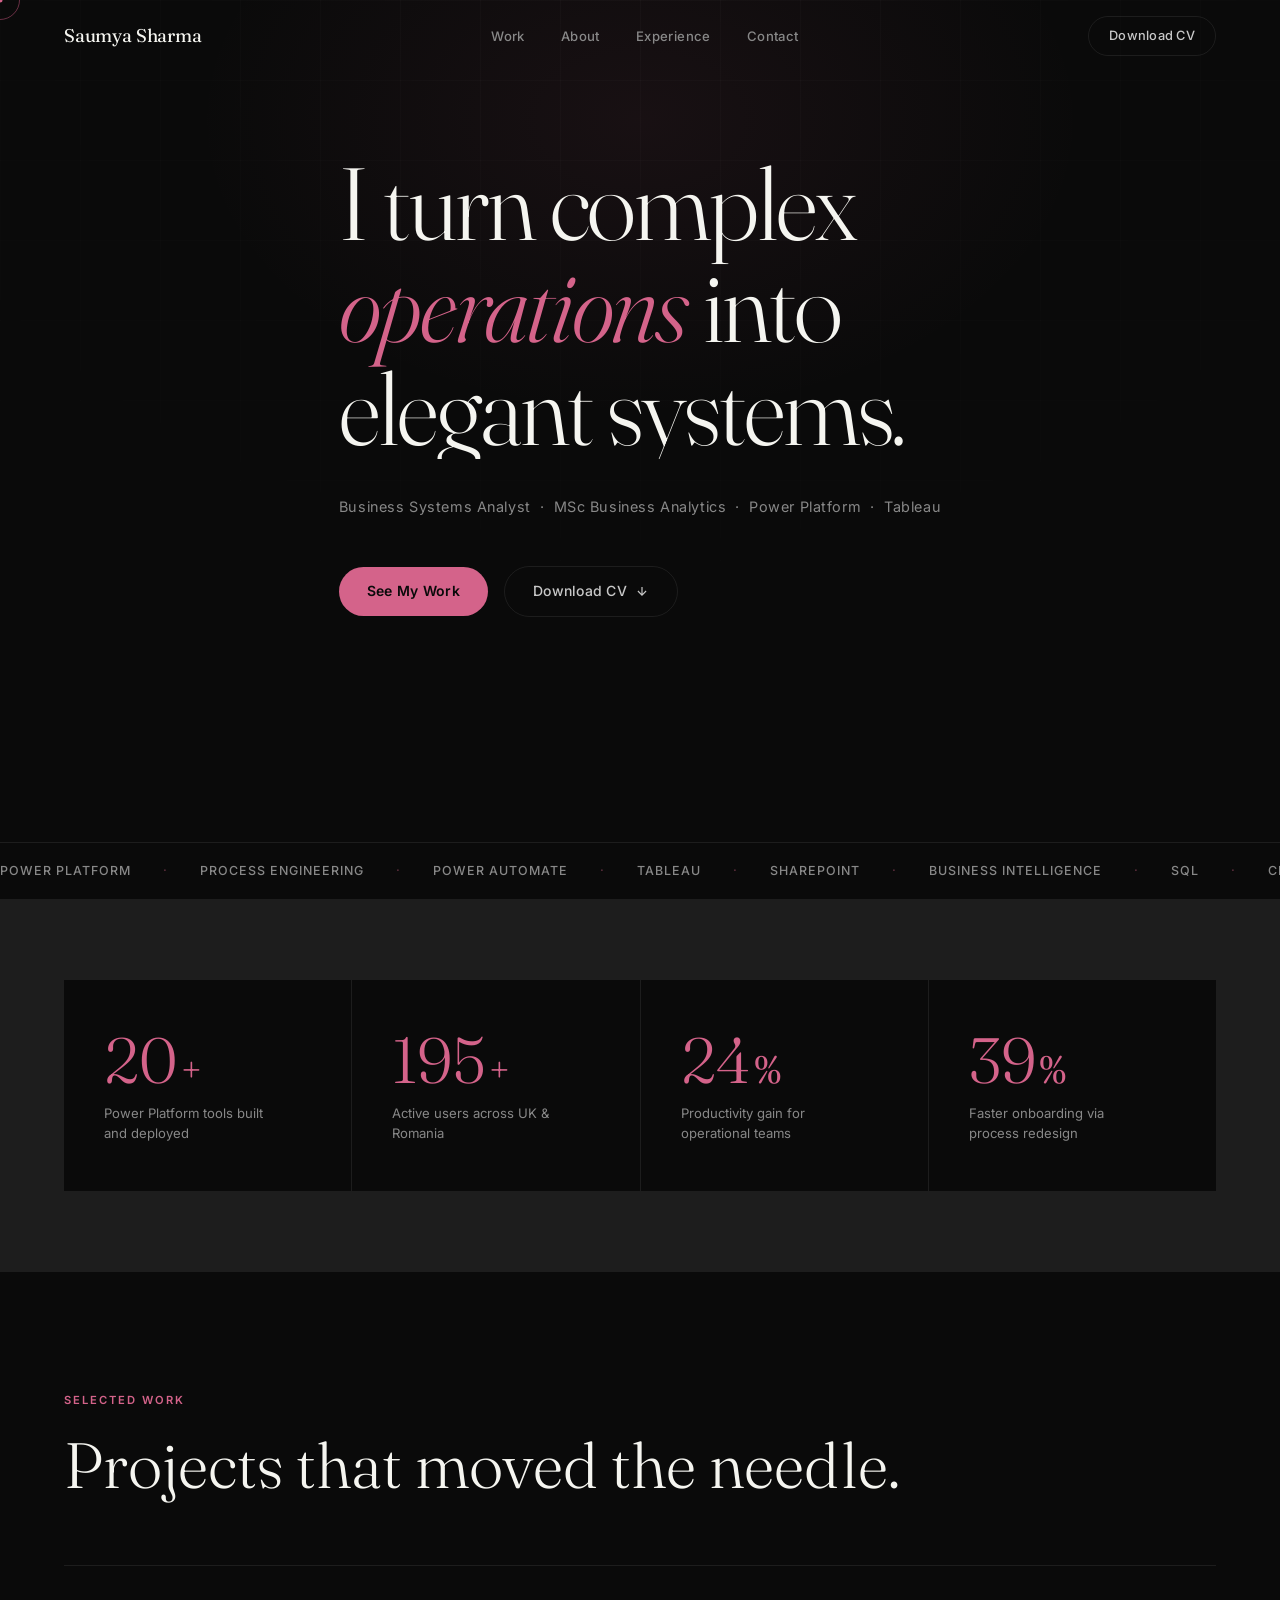
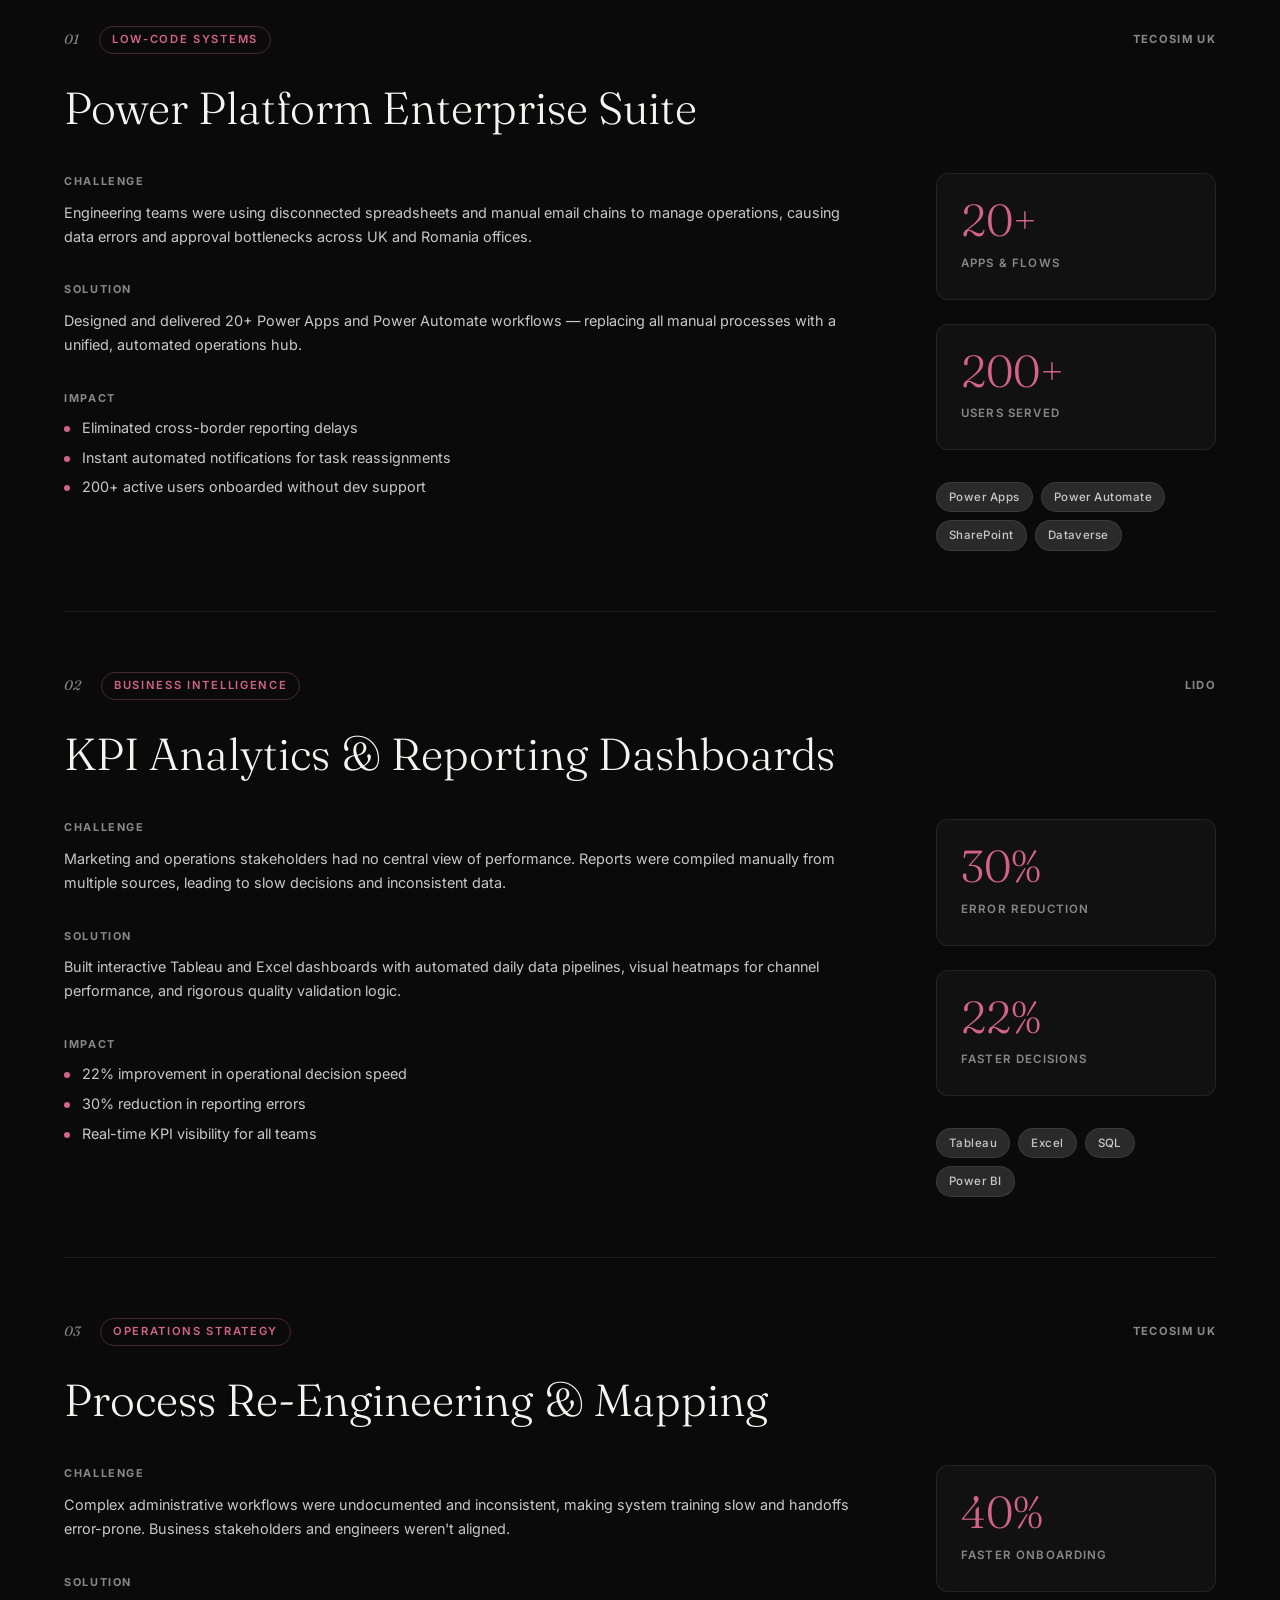
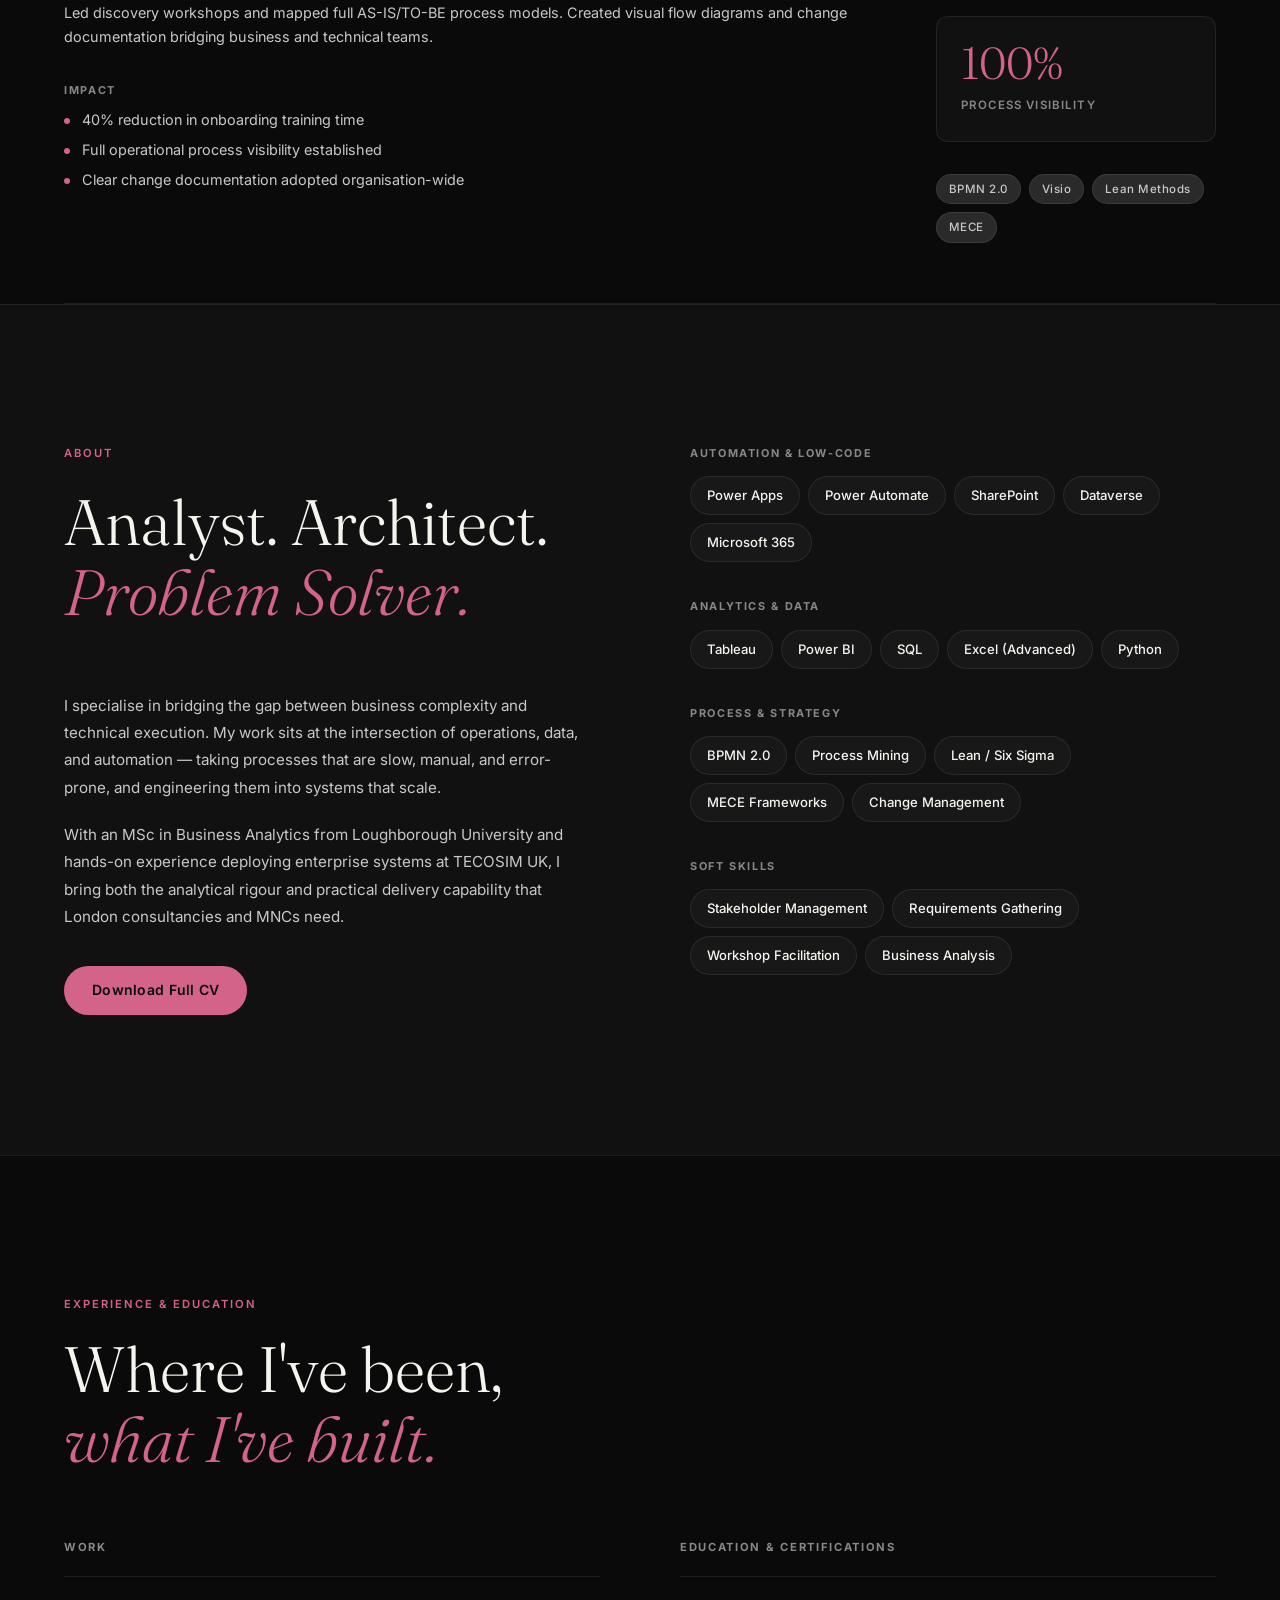
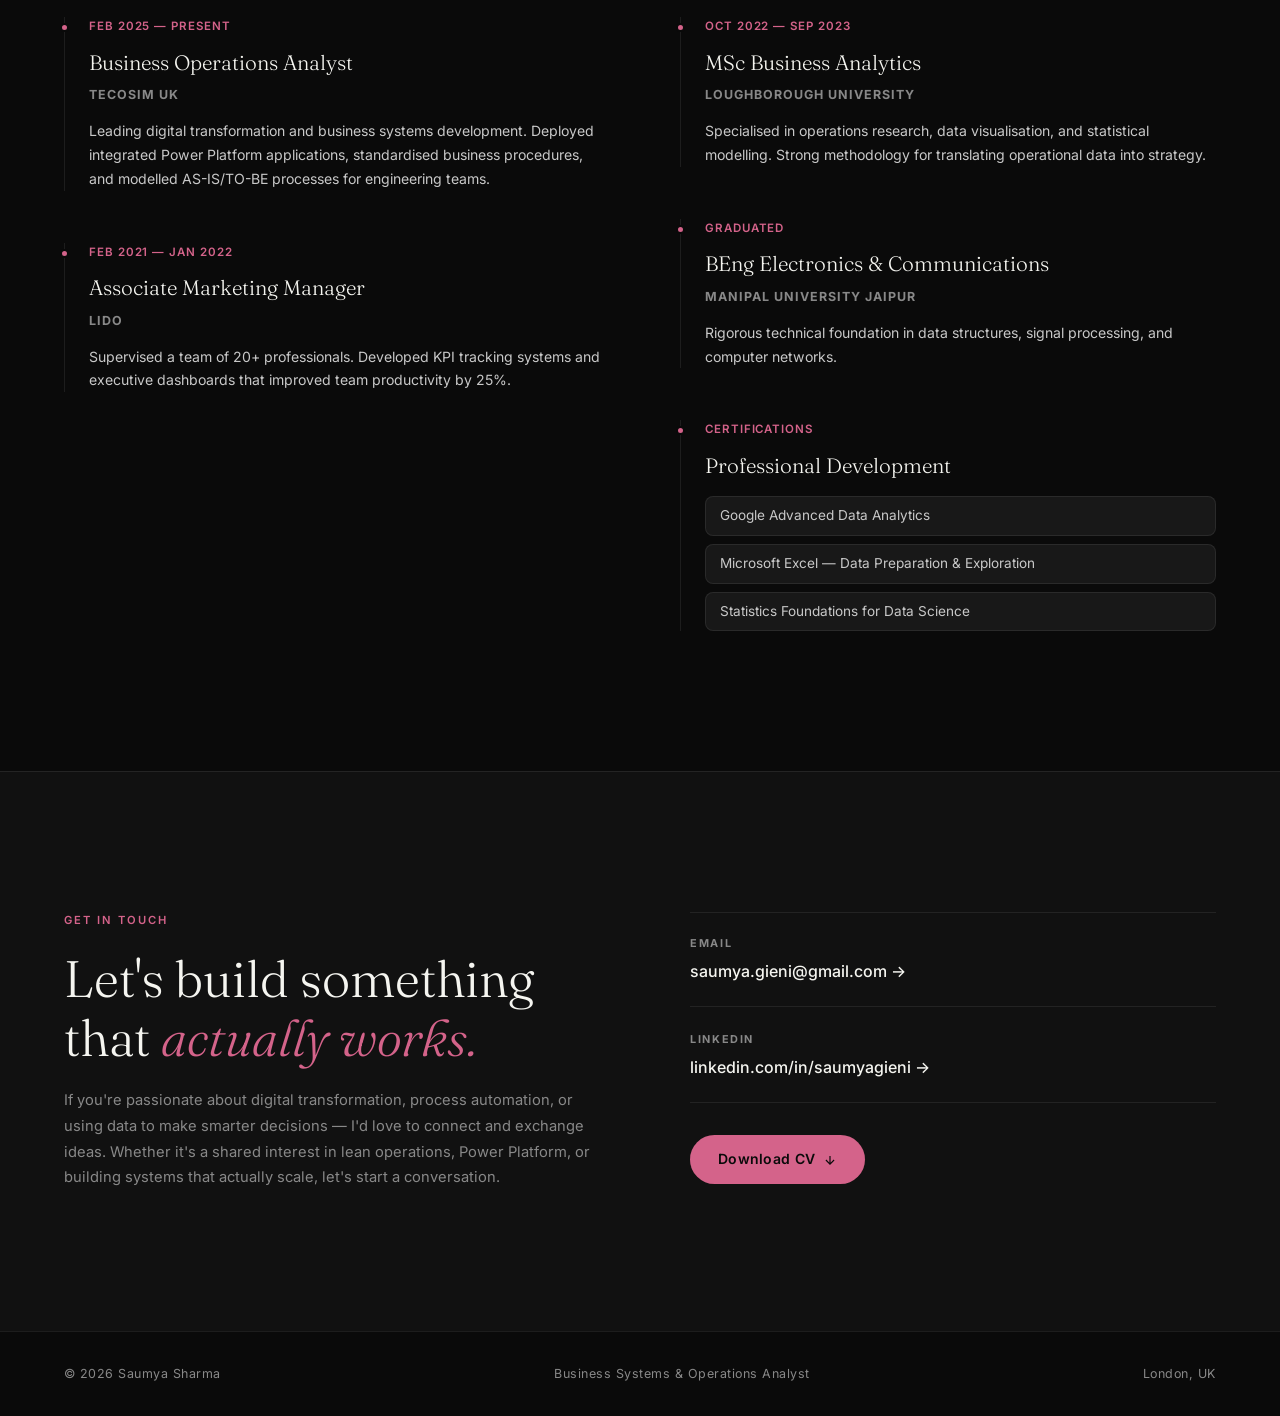
==== index.html @ b1fd5e78 "Portfolio - Somaya Sharma" ====
<!DOCTYPE html>
<html lang="en">
<head>
    <meta charset="UTF-8">
    <meta name="viewport" content="width=device-width, initial-scale=1.0">
    <title>Saumya Sharma — Business Systems & Automation Analyst</title>
    <meta name="description" content="Portfolio of Saumya Sharma — Business Operations Analyst specialising in Power Platform automation, process engineering, and data-driven decision making.">

    <!-- Fonts -->
    <link rel="preconnect" href="https://fonts.googleapis.com">
    <link rel="preconnect" href="https://fonts.gstatic.com" crossorigin>
    <link href="https://fonts.googleapis.com/css2?family=Inter:wght@300;400;500;600;700&family=Fraunces:ital,opsz,wght@0,9..144,300;0,9..144,400;1,9..144,300;1,9..144,400&display=swap" rel="stylesheet">

    <link rel="stylesheet" href="index.css">
</head>
<body>

    <!-- ─── CURSOR ─────────────────────────────────────── -->
    <div class="cursor" id="cursor"></div>
    <div class="cursor-dot" id="cursor-dot"></div>

    <!-- ─── HEADER ─────────────────────────────────────── -->
    <header id="header">
        <div class="header-inner">
            <a href="#" class="wordmark">Saumya Sharma</a>
            <nav>
                <a href="#work">Work</a>
                <a href="#about">About</a>
                <a href="#experience">Experience</a>
                <a href="#contact">Contact</a>
            </nav>
            <a href="Profile-2.pdf" download="Saumya_Sharma_CV.pdf" class="btn-outline" id="header-cv-btn">Download CV</a>
        </div>
    </header>

    <!-- ─── HERO ───────────────────────────────────────── -->
    <section id="hero">
        <div class="hero-inner">
            <h1 class="hero-title">
                <span class="line">I turn complex</span>
                <span class="line accent-line"><em>operations</em> into</span>
                <span class="line">elegant systems.</span>
            </h1>

            <p class="hero-sub">
                Business Systems Analyst &nbsp;·&nbsp; MSc Business Analytics &nbsp;·&nbsp; Power Platform &nbsp;·&nbsp; Tableau
            </p>

            <div class="hero-actions">
                <a href="#work" class="btn-primary" id="hero-work-btn">See My Work</a>
                <a href="Profile-2.pdf" download="Saumya_Sharma_CV.pdf" class="btn-ghost" id="hero-cv-btn">
                    Download CV
                    <svg width="14" height="14" viewBox="0 0 24 24" fill="none" stroke="currentColor" stroke-width="2"><path d="M12 5v14M19 12l-7 7-7-7"/></svg>
                </a>
            </div>
        </div>

        <!-- Scrolling marquee strip -->
        <div class="marquee-strip">
            <div class="marquee-track">
                <span>Power Platform</span><span class="sep">·</span>
                <span>Process Engineering</span><span class="sep">·</span>
                <span>Power Automate</span><span class="sep">·</span>
                <span>Tableau</span><span class="sep">·</span>
                <span>SharePoint</span><span class="sep">·</span>
                <span>Business Intelligence</span><span class="sep">·</span>
                <span>SQL</span><span class="sep">·</span>
                <span>Change Management</span><span class="sep">·</span>
                <span>Power Apps</span><span class="sep">·</span>
                <span>Operations Strategy</span><span class="sep">·</span>
                <!-- duplicate for seamless loop -->
                <span>Power Platform</span><span class="sep">·</span>
                <span>Process Engineering</span><span class="sep">·</span>
                <span>Power Automate</span><span class="sep">·</span>
                <span>Tableau</span><span class="sep">·</span>
                <span>SharePoint</span><span class="sep">·</span>
                <span>Business Intelligence</span><span class="sep">·</span>
                <span>SQL</span><span class="sep">·</span>
                <span>Change Management</span><span class="sep">·</span>
                <span>Power Apps</span><span class="sep">·</span>
                <span>Operations Strategy</span><span class="sep">·</span>
            </div>
        </div>
    </section>

    <!-- ─── IMPACT NUMBERS ─────────────────────────────── -->
    <section id="impact">
        <div class="impact-grid">
            <div class="impact-item reveal">
                <div class="impact-top"><span class="impact-num" data-target="20">0</span><span class="impact-unit">+</span></div>
                <p>Power Platform tools built and deployed</p>
            </div>
            <div class="impact-item reveal">
                <div class="impact-top"><span class="impact-num" data-target="200">0</span><span class="impact-unit">+</span></div>
                <p>Active users across UK &amp; Romania</p>
            </div>
            <div class="impact-item reveal">
                <div class="impact-top"><span class="impact-num" data-target="25">0</span><span class="impact-unit">%</span></div>
                <p>Productivity gain for operational teams</p>
            </div>
            <div class="impact-item reveal">
                <div class="impact-top"><span class="impact-num" data-target="40">0</span><span class="impact-unit">%</span></div>
                <p>Faster onboarding via process redesign</p>
            </div>
        </div>
    </section>

    <!-- ─── WORK / CASE STUDIES ────────────────────────── -->
    <section id="work">
        <div class="section-wrap">
            <div class="section-label reveal">Selected Work</div>
            <h2 class="section-heading reveal">Projects that moved the needle.</h2>

            <!-- Case Study 01 -->
            <article class="case-study reveal">
                <div class="cs-meta">
                    <span class="cs-num">01</span>
                    <span class="cs-tag">Low-Code Systems</span>
                    <span class="cs-company">TECOSIM UK</span>
                </div>
                <div class="cs-body">
                    <h3 class="cs-title">Power Platform Enterprise Suite</h3>
                    <div class="cs-columns">
                        <div class="cs-col">
                            <div class="cs-block">
                                <div class="cs-block-label">Challenge</div>
                                <p>Engineering teams were using disconnected spreadsheets and manual email chains to manage operations, causing data errors and approval bottlenecks across UK and Romania offices.</p>
                            </div>
                            <div class="cs-block">
                                <div class="cs-block-label">Solution</div>
                                <p>Designed and delivered 20+ Power Apps and Power Automate workflows — replacing all manual processes with a unified, automated operations hub.</p>
                            </div>
                            <div class="cs-block">
                                <div class="cs-block-label">Impact</div>
                                <ul class="impact-list">
                                    <li>Eliminated cross-border reporting delays</li>
                                    <li>Instant automated notifications for task reassignments</li>
                                    <li>200+ active users onboarded without dev support</li>
                                </ul>
                            </div>
                        </div>
                        <div class="cs-col cs-stats-col">
                            <div class="big-stat">
                                <span class="big-num">20+</span>
                                <span class="big-label">Apps &amp; Flows</span>
                            </div>
                            <div class="big-stat">
                                <span class="big-num">200+</span>
                                <span class="big-label">Users Served</span>
                            </div>
                            <div class="tech-tags">
                                <span>Power Apps</span>
                                <span>Power Automate</span>
                                <span>SharePoint</span>
                                <span>Dataverse</span>
                            </div>
                        </div>
                    </div>
                </div>
            </article>

            <!-- Case Study 02 -->
            <article class="case-study reveal">
                <div class="cs-meta">
                    <span class="cs-num">02</span>
                    <span class="cs-tag">Business Intelligence</span>
                    <span class="cs-company">LIDO</span>
                </div>
                <div class="cs-body">
                    <h3 class="cs-title">KPI Analytics &amp; Reporting Dashboards</h3>
                    <div class="cs-columns">
                        <div class="cs-col">
                            <div class="cs-block">
                                <div class="cs-block-label">Challenge</div>
                                <p>Marketing and operations stakeholders had no central view of performance. Reports were compiled manually from multiple sources, leading to slow decisions and inconsistent data.</p>
                            </div>
                            <div class="cs-block">
                                <div class="cs-block-label">Solution</div>
                                <p>Built interactive Tableau and Excel dashboards with automated daily data pipelines, visual heatmaps for channel performance, and rigorous quality validation logic.</p>
                            </div>
                            <div class="cs-block">
                                <div class="cs-block-label">Impact</div>
                                <ul class="impact-list">
                                    <li>22% improvement in operational decision speed</li>
                                    <li>30% reduction in reporting errors</li>
                                    <li>Real-time KPI visibility for all teams</li>
                                </ul>
                            </div>
                        </div>
                        <div class="cs-col cs-stats-col">
                            <div class="big-stat">
                                <span class="big-num">30%</span>
                                <span class="big-label">Error Reduction</span>
                            </div>
                            <div class="big-stat">
                                <span class="big-num">22%</span>
                                <span class="big-label">Faster Decisions</span>
                            </div>
                            <div class="tech-tags">
                                <span>Tableau</span>
                                <span>Excel</span>
                                <span>SQL</span>
                                <span>Power BI</span>
                            </div>
                        </div>
                    </div>
                </div>
            </article>

            <!-- Case Study 03 -->
            <article class="case-study reveal">
                <div class="cs-meta">
                    <span class="cs-num">03</span>
                    <span class="cs-tag">Operations Strategy</span>
                    <span class="cs-company">TECOSIM UK</span>
                </div>
                <div class="cs-body">
                    <h3 class="cs-title">Process Re-Engineering &amp; Mapping</h3>
                    <div class="cs-columns">
                        <div class="cs-col">
                            <div class="cs-block">
                                <div class="cs-block-label">Challenge</div>
                                <p>Complex administrative workflows were undocumented and inconsistent, making system training slow and handoffs error-prone. Business stakeholders and engineers weren't aligned.</p>
                            </div>
                            <div class="cs-block">
                                <div class="cs-block-label">Solution</div>
                                <p>Led discovery workshops and mapped full AS-IS/TO-BE process models. Created visual flow diagrams and change documentation bridging business and technical teams.</p>
                            </div>
                            <div class="cs-block">
                                <div class="cs-block-label">Impact</div>
                                <ul class="impact-list">
                                    <li>40% reduction in onboarding training time</li>
                                    <li>Full operational process visibility established</li>
                                    <li>Clear change documentation adopted organisation-wide</li>
                                </ul>
                            </div>
                        </div>
                        <div class="cs-col cs-stats-col">
                            <div class="big-stat">
                                <span class="big-num">40%</span>
                                <span class="big-label">Faster Onboarding</span>
                            </div>
                            <div class="big-stat">
                                <span class="big-num">100%</span>
                                <span class="big-label">Process Visibility</span>
                            </div>
                            <div class="tech-tags">
                                <span>BPMN 2.0</span>
                                <span>Visio</span>
                                <span>Lean Methods</span>
                                <span>MECE</span>
                            </div>
                        </div>
                    </div>
                </div>
            </article>
        </div>
    </section>

    <!-- ─── ABOUT ───────────────────────────────────────── -->
    <section id="about">
        <div class="section-wrap about-grid">
            <div class="about-left reveal">
                <div class="section-label">About</div>
                <h2 class="section-heading">Analyst. Architect.<br><em>Problem Solver.</em></h2>
                <p class="about-body">I specialise in bridging the gap between business complexity and technical execution. My work sits at the intersection of operations, data, and automation — taking processes that are slow, manual, and error-prone, and engineering them into systems that scale.</p>
                <p class="about-body">With an MSc in Business Analytics from Loughborough University and hands-on experience deploying enterprise systems at TECOSIM UK, I bring both the analytical rigour and practical delivery capability that London consultancies and MNCs need.</p>
                <a href="Profile-2.pdf" download="Saumya_Sharma_CV.pdf" class="btn-primary" id="about-cv-btn">
                    Download Full CV
                </a>
            </div>
            <div class="about-right reveal">
                <div class="skills-section">
                    <div class="skill-group">
                        <div class="skill-group-label">Automation &amp; Low-Code</div>
                        <div class="skill-tags">
                            <span>Power Apps</span>
                            <span>Power Automate</span>
                            <span>SharePoint</span>
                            <span>Dataverse</span>
                            <span>Microsoft 365</span>
                        </div>
                    </div>
                    <div class="skill-group">
                        <div class="skill-group-label">Analytics &amp; Data</div>
                        <div class="skill-tags">
                            <span>Tableau</span>
                            <span>Power BI</span>
                            <span>SQL</span>
                            <span>Excel (Advanced)</span>
                            <span>Python</span>
                        </div>
                    </div>
                    <div class="skill-group">
                        <div class="skill-group-label">Process &amp; Strategy</div>
                        <div class="skill-tags">
                            <span>BPMN 2.0</span>
                            <span>Process Mining</span>
                            <span>Lean / Six Sigma</span>
                            <span>MECE Frameworks</span>
                            <span>Change Management</span>
                        </div>
                    </div>
                    <div class="skill-group">
                        <div class="skill-group-label">Soft Skills</div>
                        <div class="skill-tags">
                            <span>Stakeholder Management</span>
                            <span>Requirements Gathering</span>
                            <span>Workshop Facilitation</span>
                            <span>Business Analysis</span>
                        </div>
                    </div>
                </div>
            </div>
        </div>
    </section>

    <!-- ─── EXPERIENCE ─────────────────────────────────── -->
    <section id="experience">
        <div class="section-wrap">
            <div class="section-label reveal">Experience &amp; Education</div>
            <h2 class="section-heading reveal">Where I've been,<br><em>what I've built.</em></h2>

            <div class="timeline-grid">
                <!-- Left: Work -->
                <div class="timeline-col">
                    <div class="tl-col-label">Work</div>
                    <div class="timeline">
                        <div class="tl-item reveal">
                            <div class="tl-period">Feb 2025 — Present</div>
                            <h3 class="tl-role">Business Operations Analyst</h3>
                            <div class="tl-org">TECOSIM UK</div>
                            <p class="tl-desc">Leading digital transformation and business systems development. Deployed integrated Power Platform applications, standardised business procedures, and modelled AS-IS/TO-BE processes for engineering teams.</p>
                        </div>
                        <div class="tl-item reveal">
                            <div class="tl-period">Feb 2021 — Jan 2022</div>
                            <h3 class="tl-role">Associate Marketing Manager</h3>
                            <div class="tl-org">LIDO</div>
                            <p class="tl-desc">Supervised a team of 20+ professionals. Developed KPI tracking systems and executive dashboards that improved team productivity by 25%.</p>
                        </div>
                    </div>
                </div>

                <!-- Right: Education -->
                <div class="timeline-col">
                    <div class="tl-col-label">Education &amp; Certifications</div>
                    <div class="timeline">
                        <div class="tl-item reveal">
                            <div class="tl-period">Oct 2022 — Sep 2023</div>
                            <h3 class="tl-role">MSc Business Analytics</h3>
                            <div class="tl-org">Loughborough University</div>
                            <p class="tl-desc">Specialised in operations research, data visualisation, and statistical modelling. Strong methodology for translating operational data into strategy.</p>
                        </div>
                        <div class="tl-item reveal">
                            <div class="tl-period">Graduated</div>
                            <h3 class="tl-role">BEng Electronics &amp; Communications</h3>
                            <div class="tl-org">Manipal University Jaipur</div>
                            <p class="tl-desc">Rigorous technical foundation in data structures, signal processing, and computer networks.</p>
                        </div>
                        <div class="tl-item reveal">
                            <div class="tl-period">Certifications</div>
                            <h3 class="tl-role">Professional Development</h3>
                            <div class="tl-org"></div>
                            <ul class="cert-pills">
                                <li>Google Advanced Data Analytics</li>
                                <li>Microsoft Excel — Data Preparation &amp; Exploration</li>
                                <li>Statistics Foundations for Data Science</li>
                            </ul>
                        </div>
                    </div>
                </div>
            </div>
        </div>
    </section>

    <!-- ─── CONTACT ─────────────────────────────────────── -->
    <section id="contact">
        <div class="section-wrap contact-wrap">
            <div class="contact-left reveal">
                <div class="section-label">Get in Touch</div>
                <h2 class="contact-heading">Let's build something that <em>actually works.</em></h2>
                <p class="contact-sub">If you're passionate about digital transformation, process automation, or using data to make smarter decisions — I'd love to connect and exchange ideas. Whether it's a shared interest in lean operations, Power Platform, or building systems that actually scale, let's start a conversation.</p>
            </div>
            <div class="contact-right reveal">
                <div class="contact-links">
                    <a href="mailto:saumya.gieni@gmail.com" class="contact-link" id="contact-email">
                        <div class="contact-link-label">Email</div>
                        <div class="contact-link-value">saumya.gieni@gmail.com →</div>
                    </a>
                    <a href="https://www.linkedin.com/in/saumyagieni" target="_blank" rel="noopener" class="contact-link" id="contact-linkedin">
                        <div class="contact-link-label">LinkedIn</div>
                        <div class="contact-link-value">linkedin.com/in/saumyagieni →</div>
                    </a>
                </div>
                <a href="Profile-2.pdf" download="Saumya_Sharma_CV.pdf" class="btn-primary contact-dl-btn" id="contact-cv-btn">
                    Download CV
                    <svg width="14" height="14" viewBox="0 0 24 24" fill="none" stroke="currentColor" stroke-width="2"><path d="M12 5v14M19 12l-7 7-7-7"/></svg>
                </a>
            </div>
        </div>
    </section>

    <!-- ─── FOOTER ─────────────────────────────────────── -->
    <footer>
        <div class="footer-inner">
            <span>© 2026 Saumya Sharma</span>
            <span>Business Systems &amp; Operations Analyst</span>
            <span>London, UK</span>
        </div>
    </footer>

    <script src="index.js"></script>
</body>
</html>
---- index.css ----
/* ============================================================
   SAUMYA SHARMA PORTFOLIO — CSS
   World-class modern design system
   ============================================================ */

/* ─── VARIABLES ─────────────────────────────────────────── */
:root {
    --black:      #0A0A0A;
    --off-black:  #111111;
    --dark:       #181818;
    --mid:        #2A2A2A;
    --border:     rgba(255,255,255,0.08);
    --muted:      #888888;
    --light:      #C8C8C8;
    --white:      #F5F5F0;
    --accent:     #D4638A;     /* bold rose-pink */
    --accent-dim: rgba(212,99,138,0.15);

    --font-sans:  'Inter', system-ui, -apple-system, sans-serif;
    --font-serif: 'Fraunces', Georgia, serif;

    --max-w: 1280px;
    --side-pad: clamp(24px, 5vw, 80px);
    --header-h: 72px;

    --ease-out-expo: cubic-bezier(0.16, 1, 0.3, 1);
    --ease-in-out:   cubic-bezier(0.65, 0, 0.35, 1);
}

/* ─── RESET ─────────────────────────────────────────────── */
*, *::before, *::after {
    box-sizing: border-box;
    margin: 0;
    padding: 0;
}

html {
    font-size: 16px;
    scroll-behavior: smooth;
    background: var(--black);
    color: var(--white);
    -webkit-font-smoothing: antialiased;
}

body {
    font-family: var(--font-sans);
    line-height: 1.6;
    overflow-x: hidden;
    background: var(--black);
}

a {
    color: inherit;
    text-decoration: none;
}

ul { list-style: none; }

img { display: block; max-width: 100%; }

/* ─── CURSOR ─────────────────────────────────────────────── */
.cursor {
    position: fixed;
    top: 0; left: 0;
    width: 40px; height: 40px;
    border: 1px solid rgba(212,99,138,0.5);
    border-radius: 50%;
    pointer-events: none;
    z-index: 9999;
    transition: transform 0.15s var(--ease-out-expo),
                width 0.3s var(--ease-out-expo),
                height 0.3s var(--ease-out-expo),
                opacity 0.3s;
    transform: translate(-50%, -50%);
    mix-blend-mode: difference;
}

.cursor-dot {
    position: fixed;
    top: 0; left: 0;
    width: 5px; height: 5px;
    background: var(--accent);
    border-radius: 50%;
    pointer-events: none;
    z-index: 10000;
    transform: translate(-50%, -50%);
    transition: transform 0.05s;
}

body.cursor-hover .cursor {
    width: 70px; height: 70px;
    border-color: var(--accent);
}

/* ─── UTILITIES ─────────────────────────────────────────── */
.section-wrap {
    max-width: var(--max-w);
    margin: 0 auto;
    padding: 0 var(--side-pad);
}

.section-label {
    font-size: 0.7rem;
    font-weight: 600;
    letter-spacing: 0.18em;
    text-transform: uppercase;
    color: var(--accent);
    margin-bottom: 20px;
}

.section-heading {
    font-family: var(--font-serif);
    font-size: clamp(2.4rem, 5vw, 4rem);
    font-weight: 300;
    line-height: 1.1;
    color: var(--white);
    margin-bottom: 64px;
}

.section-heading em {
    font-style: italic;
    color: var(--accent);
}

/* ─── REVEAL ANIMATIONS ─────────────────────────────────── */
.reveal {
    opacity: 0;
    transform: translateY(32px);
    transition: opacity 0.8s var(--ease-out-expo),
                transform 0.8s var(--ease-out-expo);
}

.reveal.visible {
    opacity: 1;
    transform: translateY(0);
}

/* ─── BUTTONS ────────────────────────────────────────────── */
.btn-primary {
    display: inline-flex;
    align-items: center;
    gap: 8px;
    background: var(--accent);
    color: var(--black);
    font-size: 0.875rem;
    font-weight: 600;
    padding: 13px 28px;
    border-radius: 100px;
    letter-spacing: 0.02em;
    transition: transform 0.25s var(--ease-out-expo),
                box-shadow 0.25s var(--ease-out-expo);
    cursor: pointer;
}

.btn-primary:hover {
    transform: translateY(-2px);
    box-shadow: 0 12px 30px rgba(212,99,138,0.25);
}

.btn-ghost {
    display: inline-flex;
    align-items: center;
    gap: 8px;
    border: 1px solid var(--border);
    color: var(--light);
    font-size: 0.875rem;
    font-weight: 500;
    padding: 13px 28px;
    border-radius: 100px;
    letter-spacing: 0.02em;
    transition: border-color 0.25s, background 0.25s, transform 0.25s var(--ease-out-expo);
    cursor: pointer;
}

.btn-ghost:hover {
    border-color: rgba(255,255,255,0.3);
    background: rgba(255,255,255,0.04);
    transform: translateY(-2px);
}

.btn-outline {
    display: inline-flex;
    align-items: center;
    gap: 8px;
    border: 1px solid var(--border);
    color: var(--light);
    font-size: 0.8rem;
    font-weight: 500;
    padding: 9px 20px;
    border-radius: 100px;
    letter-spacing: 0.02em;
    transition: border-color 0.25s, color 0.25s;
    cursor: pointer;
}

.btn-outline:hover {
    border-color: var(--accent);
    color: var(--accent);
}

/* ─── HEADER ─────────────────────────────────────────────── */
#header {
    position: fixed;
    top: 0; left: 0; right: 0;
    height: var(--header-h);
    z-index: 100;
    transition: background 0.4s, border-color 0.4s;
}

#header.scrolled {
    background: rgba(10,10,10,0.88);
    backdrop-filter: blur(20px);
    -webkit-backdrop-filter: blur(20px);
    border-bottom: 1px solid var(--border);
}

.header-inner {
    max-width: var(--max-w);
    height: 100%;
    margin: 0 auto;
    padding: 0 var(--side-pad);
    display: flex;
    align-items: center;
    justify-content: space-between;
    gap: 40px;
}

.wordmark {
    font-family: var(--font-serif);
    font-size: 1.15rem;
    font-weight: 400;
    color: var(--white);
    letter-spacing: -0.01em;
    white-space: nowrap;
    transition: color 0.2s;
}

.wordmark:hover { color: var(--accent); }

#header nav {
    display: flex;
    align-items: center;
    gap: 36px;
}

#header nav a {
    font-size: 0.82rem;
    font-weight: 500;
    color: var(--muted);
    letter-spacing: 0.03em;
    transition: color 0.2s;
}

#header nav a:hover {
    color: var(--white);
}

/* ─── HERO ───────────────────────────────────────────────── */
#hero {
    min-height: 100vh;
    display: flex;
    flex-direction: column;
    justify-content: center;
    padding-top: var(--header-h);
    position: relative;
    overflow: hidden;
}

/* Subtle grid texture */
#hero::before {
    content: '';
    position: absolute;
    inset: 0;
    background-image:
        linear-gradient(rgba(255,255,255,0.025) 1px, transparent 1px),
        linear-gradient(90deg, rgba(255,255,255,0.025) 1px, transparent 1px);
    background-size: 80px 80px;
    mask-image: radial-gradient(ellipse 80% 80% at 50% 0%, black 0%, transparent 100%);
    pointer-events: none;
}

/* Green glow */
#hero::after {
    content: '';
    position: absolute;
    top: -20%;
    left: 50%;
    transform: translateX(-50%);
    width: 900px;
    height: 600px;
    background: radial-gradient(ellipse at center, rgba(212,99,138,0.07) 0%, transparent 70%);
    pointer-events: none;
}

.hero-inner {
    max-width: var(--max-w);
    margin: 0 auto;
    padding: 0 var(--side-pad);
    padding-top: 80px;
    padding-bottom: 40px;
    position: relative;
    z-index: 1;
}

.hero-eyebrow {
    display: inline-flex;
    align-items: center;
    gap: 10px;
    font-size: 0.78rem;
    font-weight: 500;
    color: var(--accent);
    letter-spacing: 0.08em;
    text-transform: uppercase;
    margin-bottom: 36px;
    border: 1px solid rgba(212,99,138,0.25);
    padding: 8px 18px;
    border-radius: 100px;
    background: rgba(212,99,138,0.05);
    animation: fadeSlideDown 0.8s 0.1s var(--ease-out-expo) both;
}

.dot-live {
    width: 7px; height: 7px;
    background: var(--accent);
    border-radius: 50%;
    animation: pulse-dot 2s infinite;
}

@keyframes pulse-dot {
    0%, 100% { opacity: 1; transform: scale(1); }
    50%       { opacity: 0.5; transform: scale(0.7); }
}

.hero-title {
    display: flex;
    flex-direction: column;
    font-family: var(--font-serif);
    font-size: clamp(3.5rem, 8vw, 7rem);
    font-weight: 300;
    line-height: 1.0;
    letter-spacing: -0.02em;
    color: var(--white);
    margin-bottom: 36px;
    overflow: hidden;
}

.hero-title .line {
    display: block;
    animation: slideUp 0.9s var(--ease-out-expo) both;
}

.hero-title .line:nth-child(1) { animation-delay: 0.2s; }
.hero-title .line:nth-child(2) { animation-delay: 0.3s; }
.hero-title .line:nth-child(3) { animation-delay: 0.4s; }

.hero-title .accent-line em {
    font-style: italic;
    color: var(--accent);
}

.hero-sub {
    font-size: 0.9rem;
    color: var(--muted);
    letter-spacing: 0.04em;
    margin-bottom: 48px;
    animation: fadeSlideDown 0.9s 0.5s var(--ease-out-expo) both;
}

.hero-actions {
    display: flex;
    gap: 16px;
    align-items: center;
    animation: fadeSlideDown 0.9s 0.6s var(--ease-out-expo) both;
}

/* Marquee */
.marquee-strip {
    border-top: 1px solid var(--border);
    border-bottom: 1px solid var(--border);
    overflow: hidden;
    padding: 18px 0;
    position: relative;
    z-index: 1;
    margin-top: auto;
}

.marquee-track {
    display: flex;
    gap: 32px;
    white-space: nowrap;
    animation: marquee 30s linear infinite;
    width: max-content;
}

.marquee-track span {
    font-size: 0.78rem;
    font-weight: 500;
    letter-spacing: 0.08em;
    text-transform: uppercase;
    color: var(--muted);
    flex-shrink: 0;
}

.marquee-track .sep {
    color: rgba(212,99,138,0.4);
}

@keyframes marquee {
    from { transform: translateX(0); }
    to   { transform: translateX(-50%); }
}

/* ─── IMPACT NUMBERS ─────────────────────────────────────── */
#impact {
    border-bottom: 1px solid var(--border);
}

.impact-grid {
    max-width: var(--max-w);
    margin: 0 auto;
    padding: 80px var(--side-pad);
    display: grid;
    grid-template-columns: repeat(4, 1fr);
    gap: 1px;
    background: var(--border);
}

.impact-item {
    background: var(--black);
    padding: 48px 40px;
    display: flex;
    flex-direction: column;
    gap: 12px;
    transition-delay: calc(var(--i, 0) * 0.08s);
}

.impact-item:nth-child(1) { --i: 0; }
.impact-item:nth-child(2) { --i: 1; }
.impact-item:nth-child(3) { --i: 2; }
.impact-item:nth-child(4) { --i: 3; }

.impact-top {
    display: flex;
    align-items: baseline;
    gap: 3px;
}

.impact-num {
    font-family: var(--font-serif);
    font-size: clamp(3rem, 5vw, 4.5rem);
    font-weight: 300;
    color: var(--accent);
    line-height: 1;
}

.impact-unit {
    font-family: var(--font-serif);
    font-size: clamp(2rem, 3vw, 3rem);
    color: var(--accent);
    line-height: 1;
}

.impact-item p {
    font-size: 0.82rem;
    color: var(--muted);
    line-height: 1.5;
    max-width: 180px;
}

/* ─── WORK / CASE STUDIES ────────────────────────────────── */
#work {
    padding: 120px 0 0;
}

#work .section-wrap {
    padding-bottom: 0;
}

.case-study {
    border-top: 1px solid var(--border);
    padding: 60px 0;
    transition-delay: calc(var(--i, 0) * 0.1s);
}

.case-study:last-child {
    border-bottom: 1px solid var(--border);
}

.case-study:nth-child(3) { --i: 0; }
.case-study:nth-child(4) { --i: 1; }
.case-study:nth-child(5) { --i: 2; }

.cs-meta {
    display: flex;
    align-items: center;
    gap: 20px;
    margin-bottom: 28px;
}

.cs-num {
    font-family: var(--font-serif);
    font-size: 0.85rem;
    color: var(--muted);
    font-style: italic;
}

.cs-tag {
    font-size: 0.7rem;
    font-weight: 600;
    letter-spacing: 0.15em;
    text-transform: uppercase;
    color: var(--accent);
    border: 1px solid rgba(212,99,138,0.3);
    padding: 4px 12px;
    border-radius: 100px;
}

.cs-company {
    font-size: 0.7rem;
    font-weight: 700;
    letter-spacing: 0.12em;
    text-transform: uppercase;
    color: var(--muted);
    margin-left: auto;
}

.cs-title {
    font-family: var(--font-serif);
    font-size: clamp(1.8rem, 3.5vw, 2.8rem);
    font-weight: 300;
    color: var(--white);
    margin-bottom: 40px;
    line-height: 1.15;
}

.cs-columns {
    display: grid;
    grid-template-columns: 1fr 280px;
    gap: 80px;
    align-items: start;
}

.cs-col {
    display: flex;
    flex-direction: column;
    gap: 32px;
}

.cs-block-label {
    font-size: 0.68rem;
    font-weight: 700;
    letter-spacing: 0.15em;
    text-transform: uppercase;
    color: var(--muted);
    margin-bottom: 10px;
}

.cs-block p {
    font-size: 0.9rem;
    color: var(--light);
    line-height: 1.7;
}

.impact-list {
    display: flex;
    flex-direction: column;
    gap: 8px;
}

.impact-list li {
    font-size: 0.9rem;
    color: var(--light);
    padding-left: 18px;
    position: relative;
    line-height: 1.5;
}

.impact-list li::before {
    content: '';
    position: absolute;
    left: 0;
    top: 9px;
    width: 6px;
    height: 6px;
    border-radius: 50%;
    background: var(--accent);
}

/* Stats side column */
.cs-stats-col {
    gap: 24px;
}

.big-stat {
    padding: 24px;
    border: 1px solid var(--border);
    border-radius: 12px;
    background: var(--off-black);
}

.big-num {
    display: block;
    font-family: var(--font-serif);
    font-size: 2.8rem;
    font-weight: 300;
    color: var(--accent);
    line-height: 1;
    margin-bottom: 6px;
}

.big-label {
    font-size: 0.72rem;
    font-weight: 600;
    text-transform: uppercase;
    letter-spacing: 0.1em;
    color: var(--muted);
}

.tech-tags {
    display: flex;
    flex-wrap: wrap;
    gap: 8px;
    margin-top: 8px;
}

.tech-tags span {
    font-size: 0.72rem;
    font-weight: 500;
    letter-spacing: 0.04em;
    color: var(--light);
    background: var(--mid);
    border: 1px solid var(--border);
    padding: 5px 12px;
    border-radius: 100px;
}

/* ─── ABOUT ──────────────────────────────────────────────── */
#about {
    padding: 140px 0;
    border-top: 1px solid var(--border);
    background: var(--off-black);
}

.about-grid {
    display: grid;
    grid-template-columns: 1fr 1fr;
    gap: 100px;
    align-items: start;
}

.about-left {
    position: sticky;
    top: 120px;
}

.about-left .section-label { margin-bottom: 24px; }

.about-body {
    font-size: 0.95rem;
    color: var(--light);
    line-height: 1.8;
    margin-bottom: 20px;
}

.about-left .btn-primary { margin-top: 16px; }

/* Skills */
.skills-section {
    display: flex;
    flex-direction: column;
    gap: 36px;
}

.skill-group-label {
    font-size: 0.68rem;
    font-weight: 700;
    letter-spacing: 0.15em;
    text-transform: uppercase;
    color: var(--muted);
    margin-bottom: 14px;
}

.skill-tags {
    display: flex;
    flex-wrap: wrap;
    gap: 8px;
}

.skill-tags span {
    font-size: 0.82rem;
    font-weight: 500;
    color: var(--white);
    background: var(--dark);
    border: 1px solid var(--border);
    padding: 8px 16px;
    border-radius: 100px;
    transition: border-color 0.2s, background 0.2s;
    cursor: default;
}

.skill-tags span:hover {
    border-color: rgba(212,99,138,0.3);
    background: var(--accent-dim);
}

/* ─── EXPERIENCE ─────────────────────────────────────────── */
#experience {
    padding: 140px 0;
    border-top: 1px solid var(--border);
}

.timeline-grid {
    display: grid;
    grid-template-columns: 1fr 1fr;
    gap: 80px;
    align-items: start;
}

.tl-col-label {
    font-size: 0.7rem;
    font-weight: 700;
    letter-spacing: 0.15em;
    text-transform: uppercase;
    color: var(--muted);
    margin-bottom: 40px;
    padding-bottom: 20px;
    border-bottom: 1px solid var(--border);
}

.timeline {
    display: flex;
    flex-direction: column;
    gap: 52px;
}

.tl-item {
    position: relative;
    padding-left: 24px;
    border-left: 1px solid var(--border);
    transition-delay: calc(var(--i, 0) * 0.1s);
}

.tl-item::before {
    content: '';
    position: absolute;
    top: 6px;
    left: -5px;
    width: 9px; height: 9px;
    border-radius: 50%;
    background: var(--accent);
    border: 2px solid var(--black);
}

.tl-period {
    font-size: 0.72rem;
    font-weight: 600;
    letter-spacing: 0.08em;
    text-transform: uppercase;
    color: var(--accent);
    margin-bottom: 10px;
}

.tl-role {
    font-family: var(--font-serif);
    font-size: 1.3rem;
    font-weight: 300;
    color: var(--white);
    margin-bottom: 6px;
}

.tl-org {
    font-size: 0.78rem;
    font-weight: 700;
    letter-spacing: 0.08em;
    text-transform: uppercase;
    color: var(--muted);
    margin-bottom: 14px;
}

.tl-desc {
    font-size: 0.88rem;
    color: var(--light);
    line-height: 1.7;
}

.cert-pills {
    display: flex;
    flex-direction: column;
    gap: 8px;
    margin-top: 4px;
}

.cert-pills li {
    font-size: 0.85rem;
    color: var(--light);
    padding: 8px 14px;
    background: var(--dark);
    border: 1px solid var(--border);
    border-radius: 8px;
}

/* ─── CONTACT ────────────────────────────────────────────── */
#contact {
    padding: 140px 0;
    border-top: 1px solid var(--border);
    background: var(--off-black);
}

.contact-wrap {
    display: grid;
    grid-template-columns: 1fr 1fr;
    gap: 100px;
    align-items: start;
}

.contact-heading {
    font-family: var(--font-serif);
    font-size: clamp(2.2rem, 4vw, 3.6rem);
    font-weight: 300;
    color: var(--white);
    line-height: 1.15;
    margin-bottom: 20px;
}

.contact-heading em {
    font-style: italic;
    color: var(--accent);
}

.contact-sub {
    font-size: 0.92rem;
    color: var(--muted);
    line-height: 1.75;
}

.contact-links {
    display: flex;
    flex-direction: column;
    gap: 2px;
    margin-bottom: 32px;
}

.contact-link {
    display: block;
    padding: 22px 0;
    border-bottom: 1px solid var(--border);
    transition: border-color 0.25s;
}

.contact-link:first-child {
    border-top: 1px solid var(--border);
}

.contact-link:hover {
    border-color: var(--accent);
}

.contact-link-label {
    font-size: 0.68rem;
    font-weight: 700;
    letter-spacing: 0.15em;
    text-transform: uppercase;
    color: var(--muted);
    margin-bottom: 6px;
}

.contact-link-value {
    font-size: 1rem;
    font-weight: 500;
    color: var(--white);
    transition: color 0.25s;
}

.contact-link:hover .contact-link-value {
    color: var(--accent);
}

.contact-dl-btn {
    width: fit-content;
}

/* ─── FOOTER ─────────────────────────────────────────────── */
footer {
    border-top: 1px solid var(--border);
    padding: 32px 0;
    background: var(--black);
}

.footer-inner {
    max-width: var(--max-w);
    margin: 0 auto;
    padding: 0 var(--side-pad);
    display: flex;
    justify-content: space-between;
    align-items: center;
    font-size: 0.78rem;
    color: var(--muted);
    letter-spacing: 0.04em;
}

/* ─── ANIMATIONS ─────────────────────────────────────────── */
@keyframes slideUp {
    from { opacity: 0; transform: translateY(60px); }
    to   { opacity: 1; transform: translateY(0); }
}

@keyframes fadeSlideDown {
    from { opacity: 0; transform: translateY(-12px); }
    to   { opacity: 1; transform: translateY(0); }
}

/* ─── RESPONSIVE ─────────────────────────────────────────── */
@media (max-width: 1100px) {
    .cs-columns {
        grid-template-columns: 1fr;
        gap: 40px;
    }
    .cs-stats-col {
        flex-direction: row;
        flex-wrap: wrap;
    }
    .about-grid {
        grid-template-columns: 1fr;
        gap: 60px;
    }
    .about-left {
        position: static;
    }
    .timeline-grid {
        grid-template-columns: 1fr;
        gap: 60px;
    }
    .contact-wrap {
        grid-template-columns: 1fr;
        gap: 60px;
    }
}

@media (max-width: 768px) {
    .impact-grid {
        grid-template-columns: repeat(2, 1fr);
        padding: 0;
    }
    .impact-item {
        padding: 36px 28px;
    }
    #header nav {
        display: none;
    }
    .hero-title {
        font-size: clamp(2.8rem, 11vw, 5rem);
    }
    .cs-stats-col {
        flex-direction: row;
        flex-wrap: wrap;
        gap: 12px;
    }
    .big-stat {
        flex: 1;
        min-width: 120px;
    }
    .footer-inner {
        flex-direction: column;
        gap: 8px;
        text-align: center;
    }
}

@media (max-width: 500px) {
    .impact-grid {
        grid-template-columns: 1fr;
    }
    .hero-actions {
        flex-direction: column;
        align-items: flex-start;
    }
}

/* ─── CURSOR HIDE ON MOBILE ──────────────────────────────── */
@media (hover: none) {
    .cursor, .cursor-dot { display: none; }
}
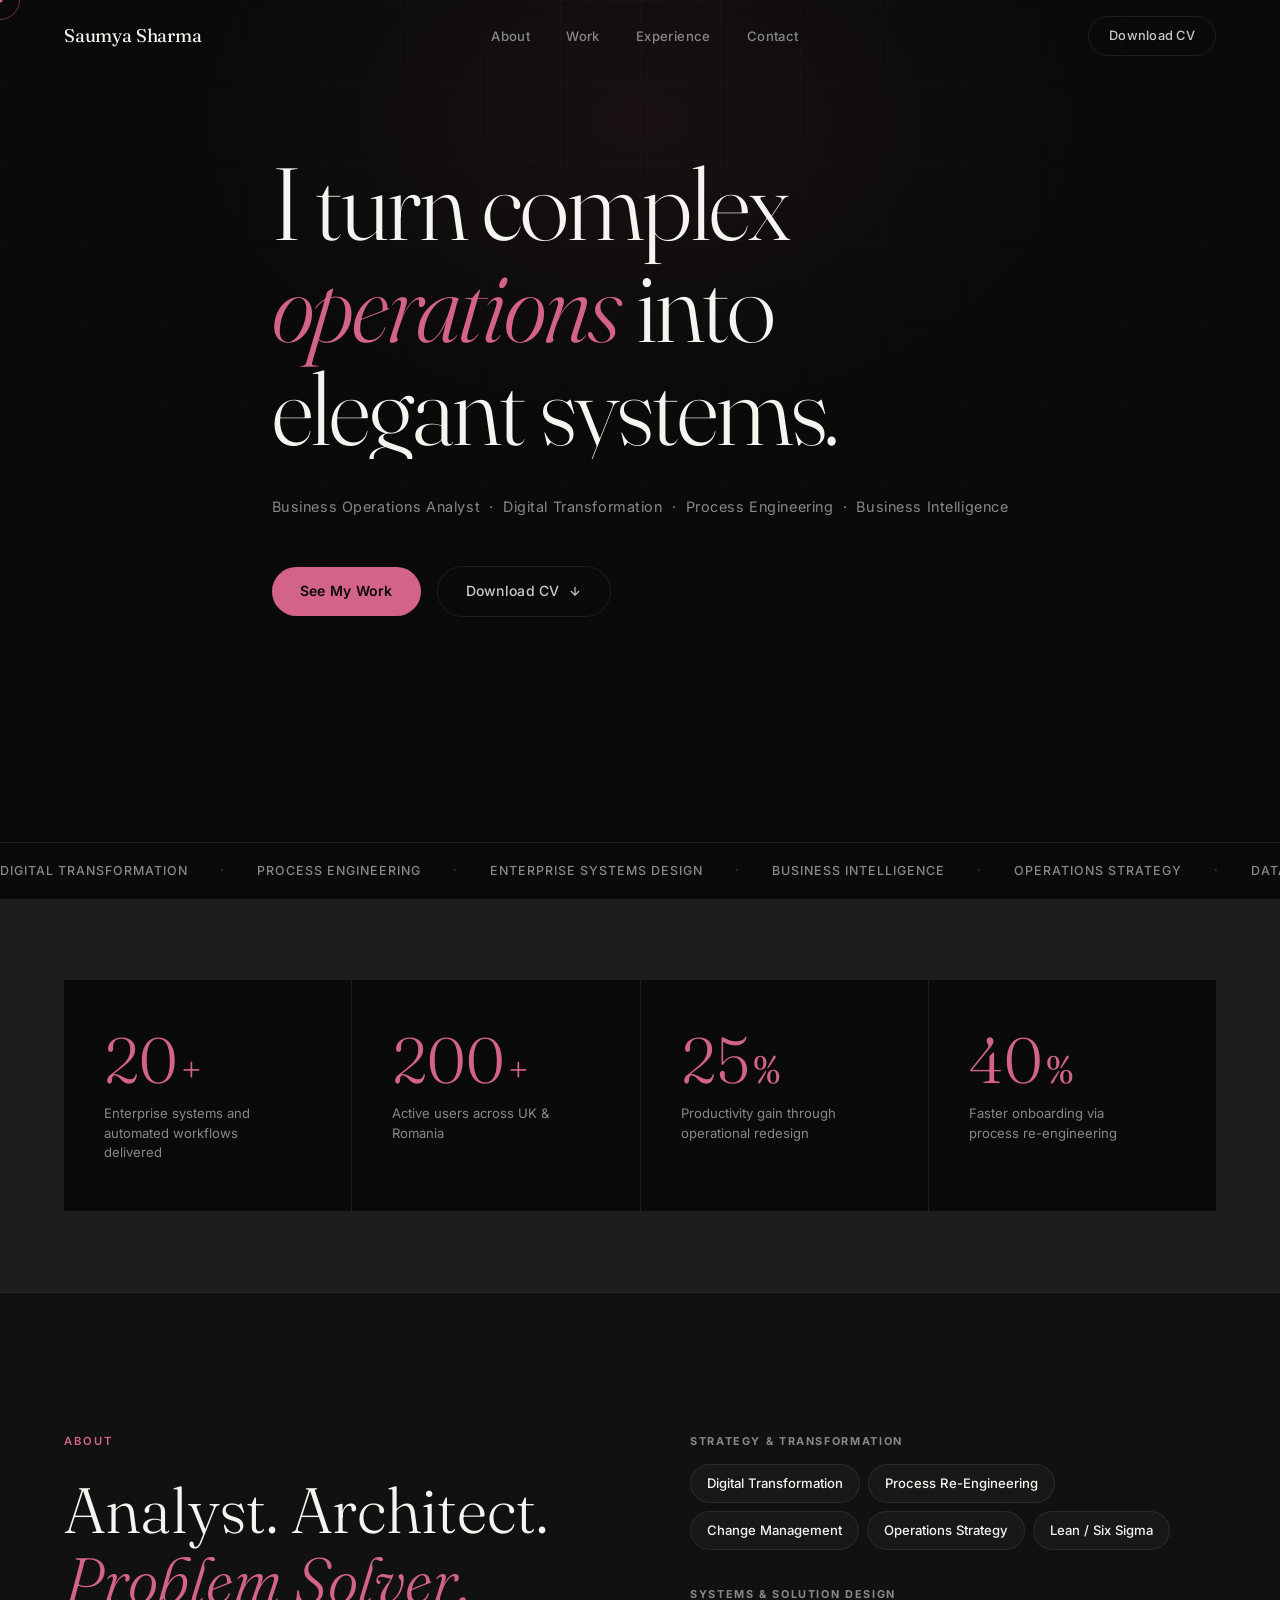
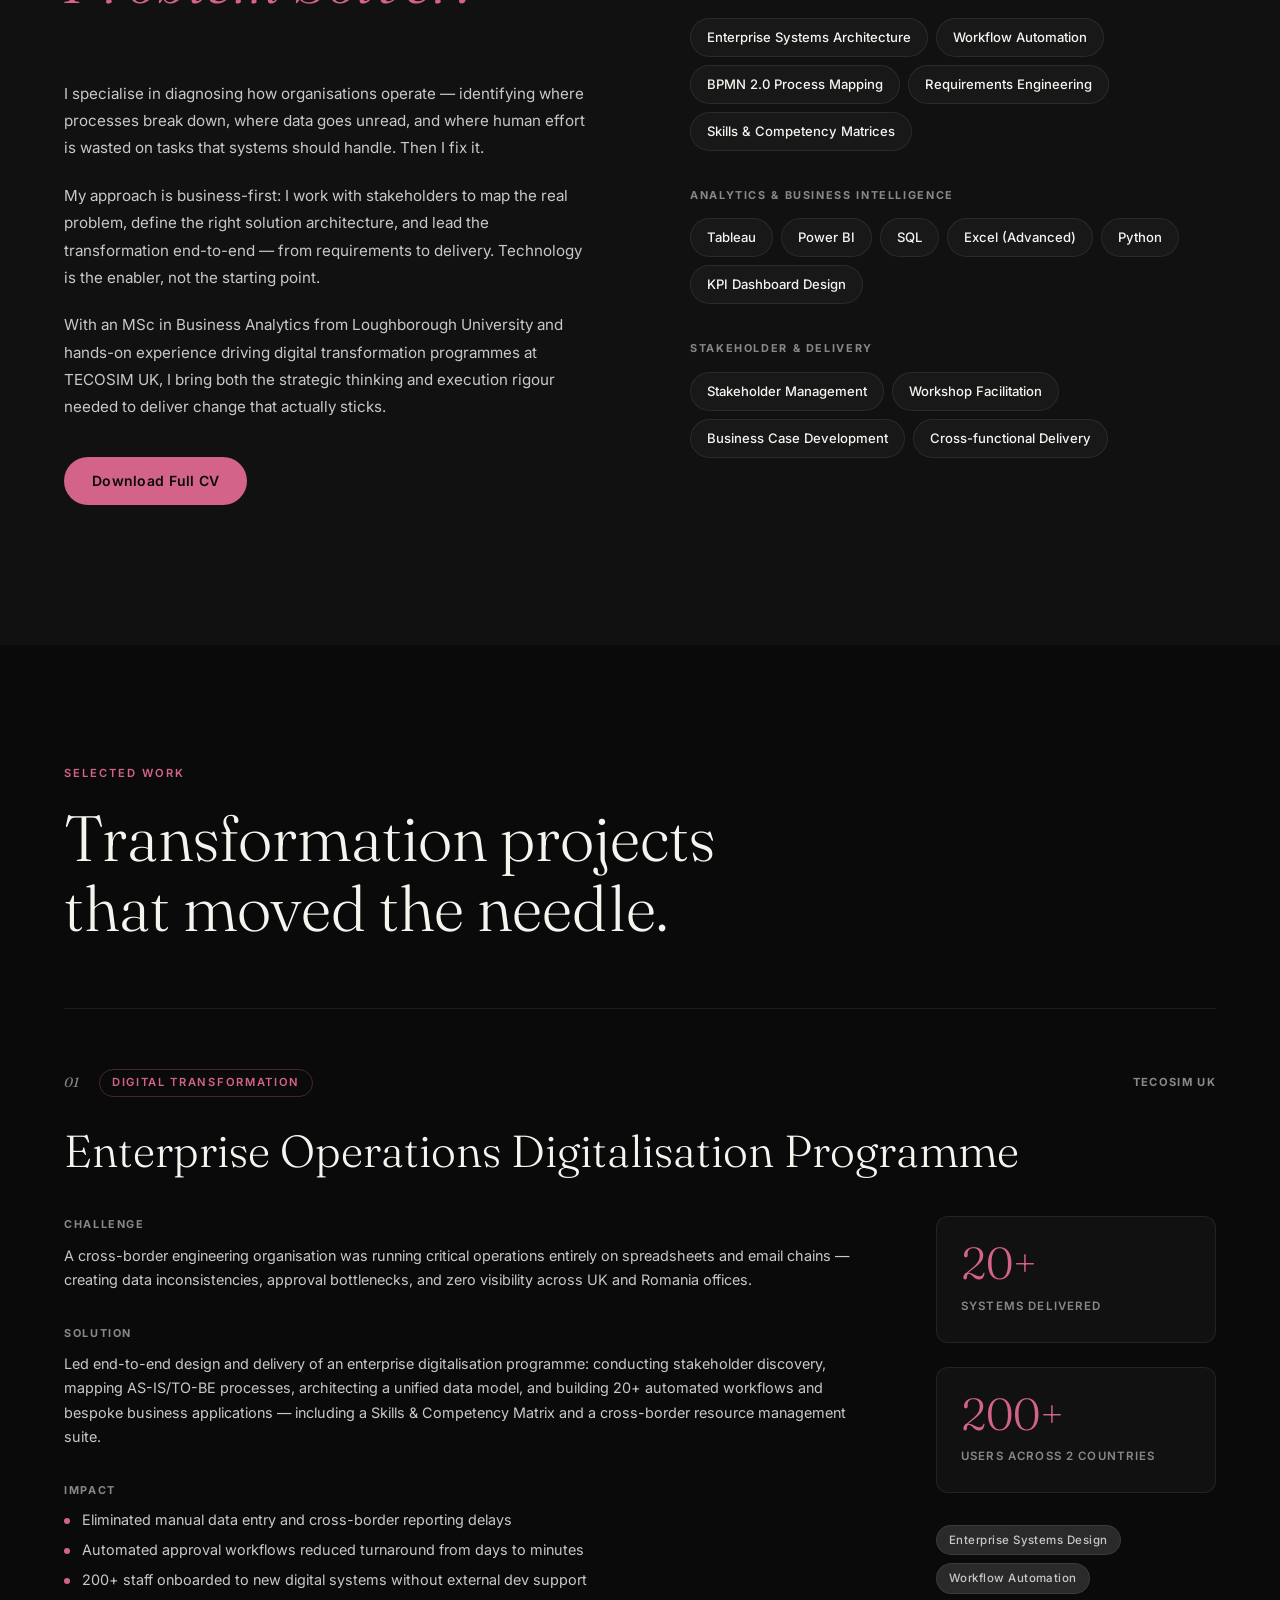
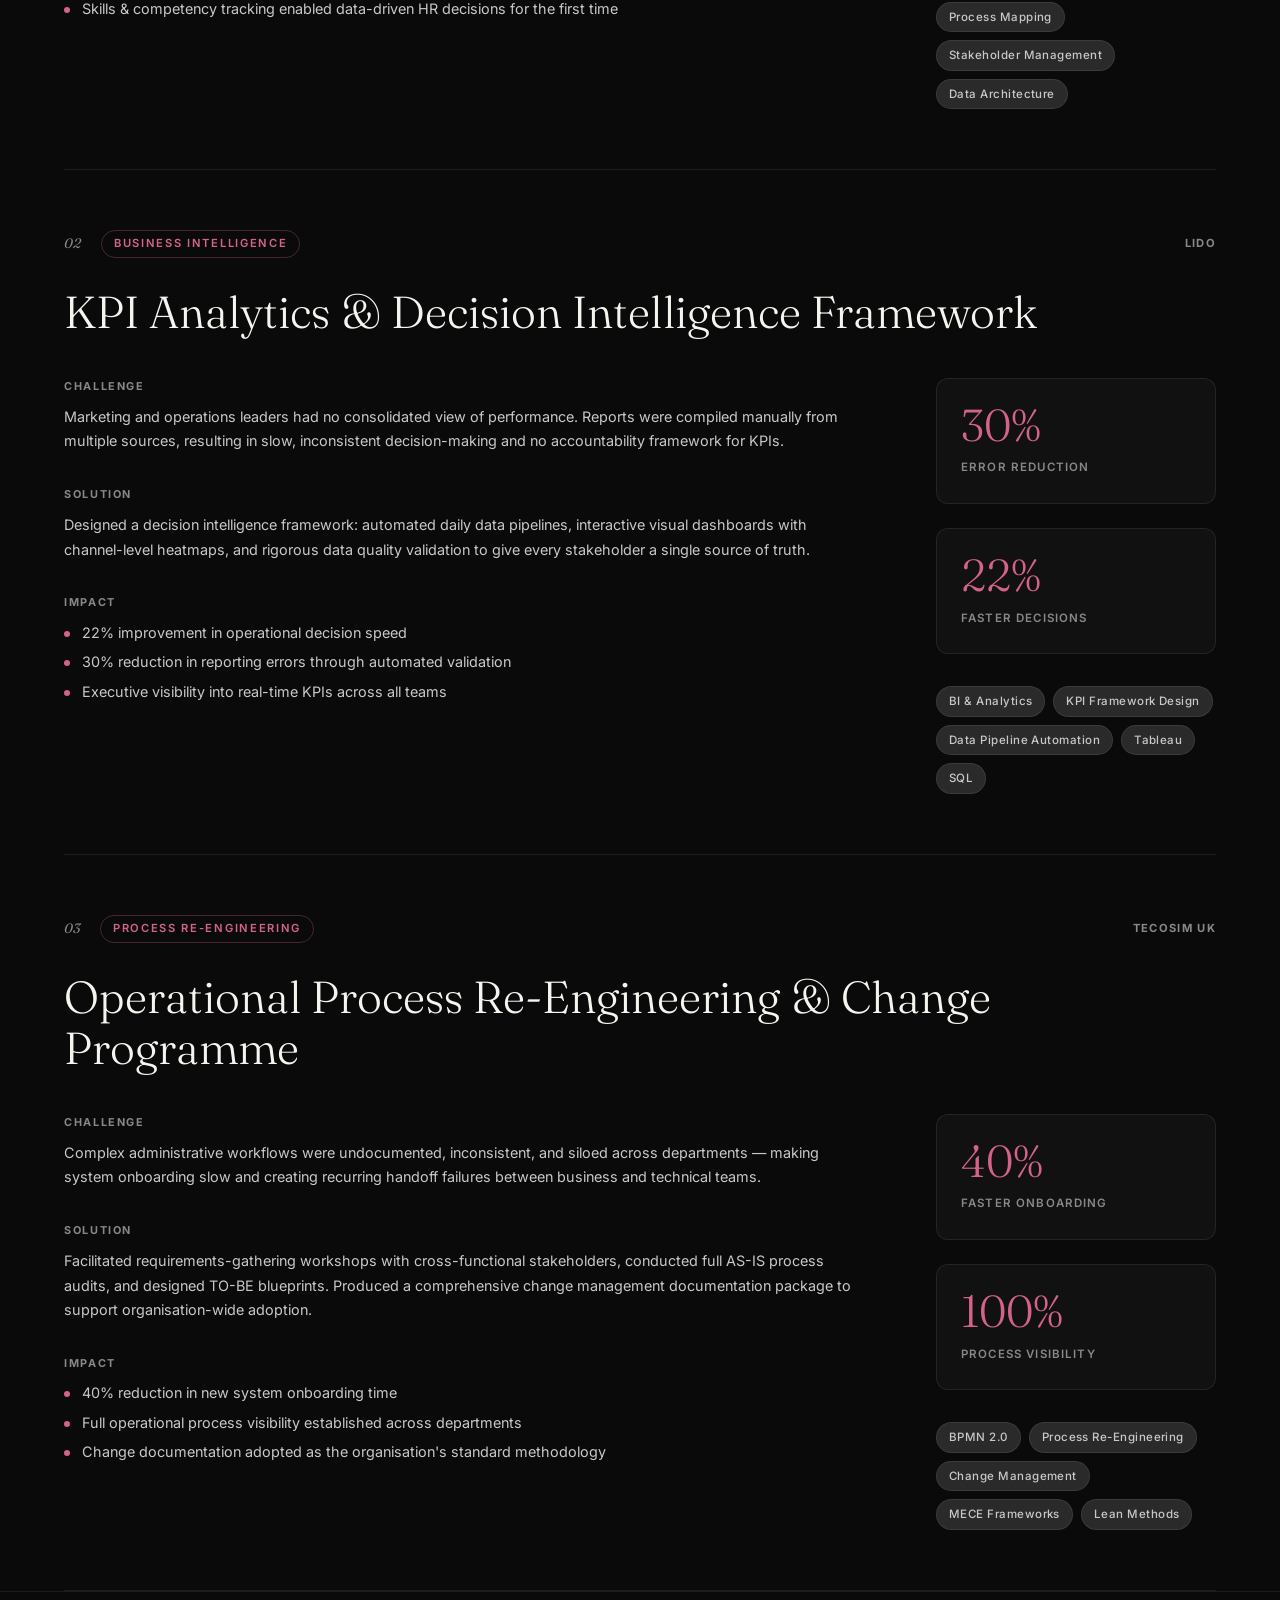
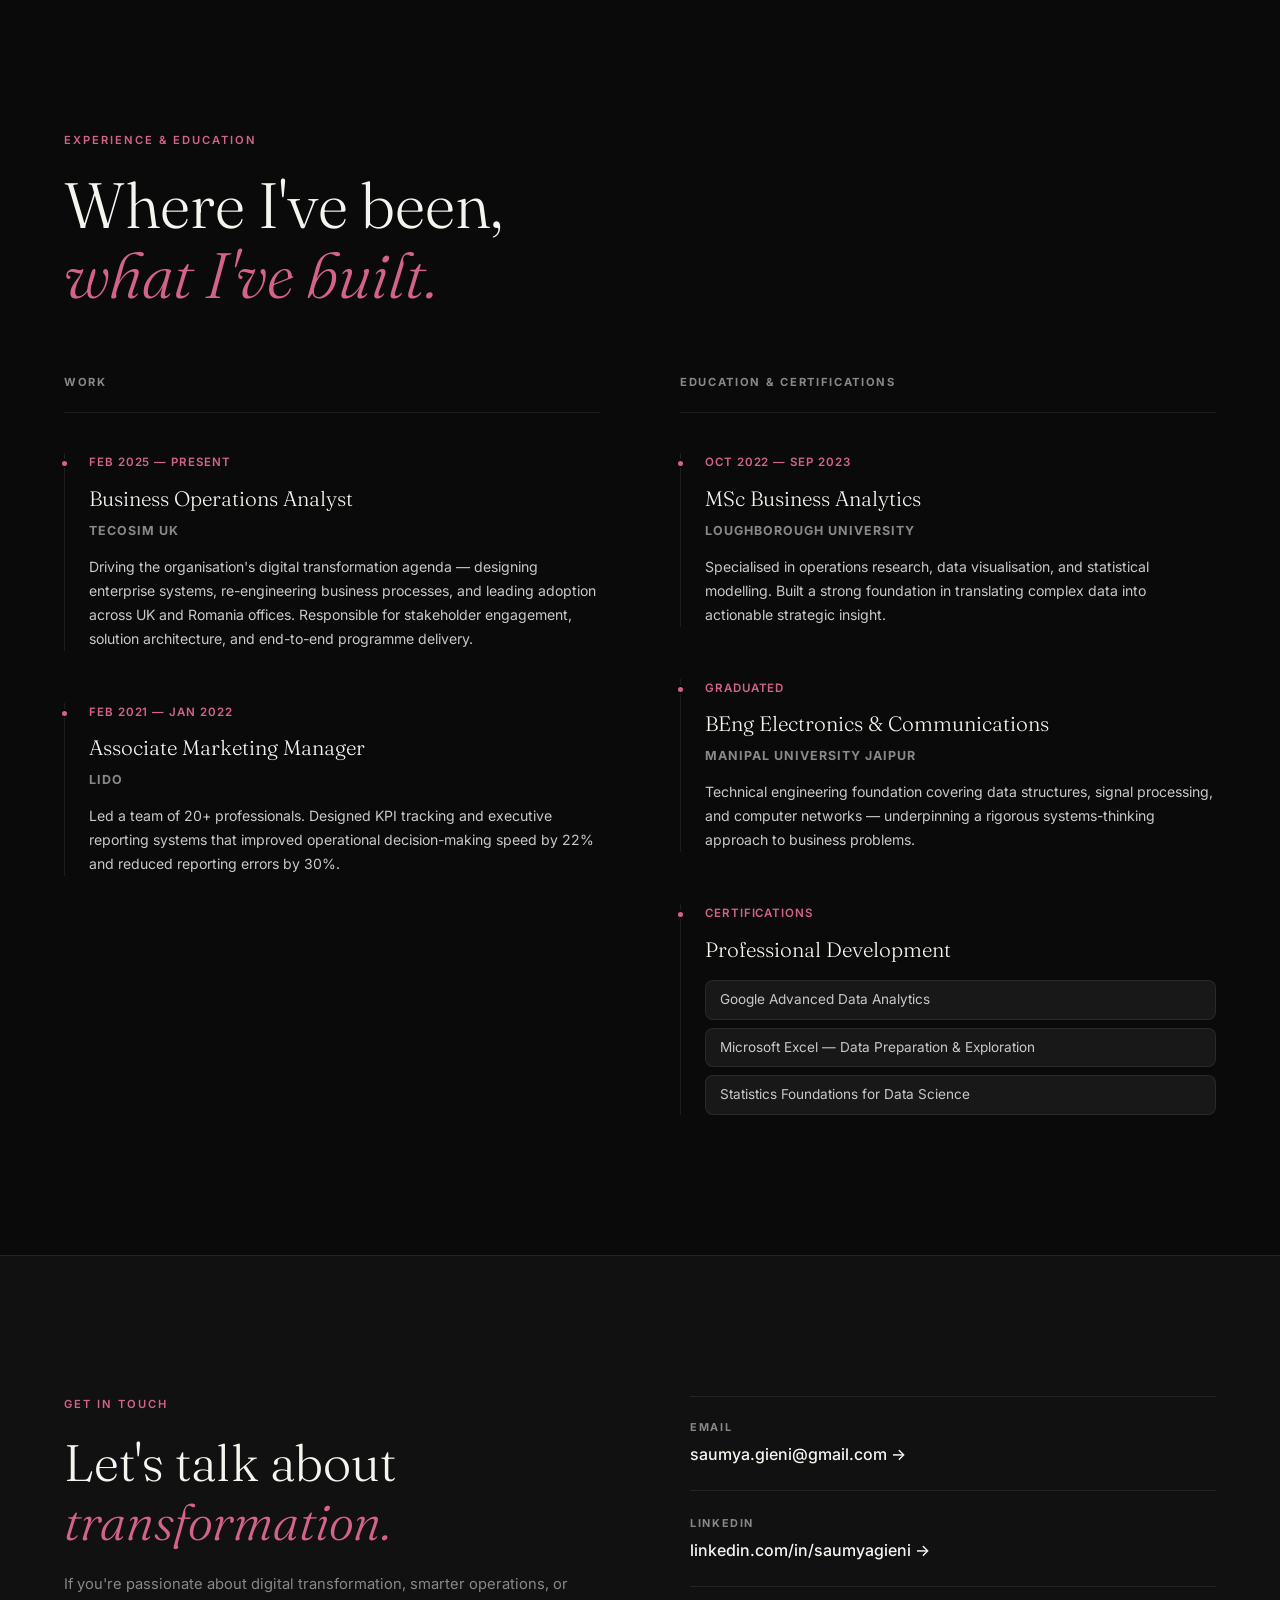
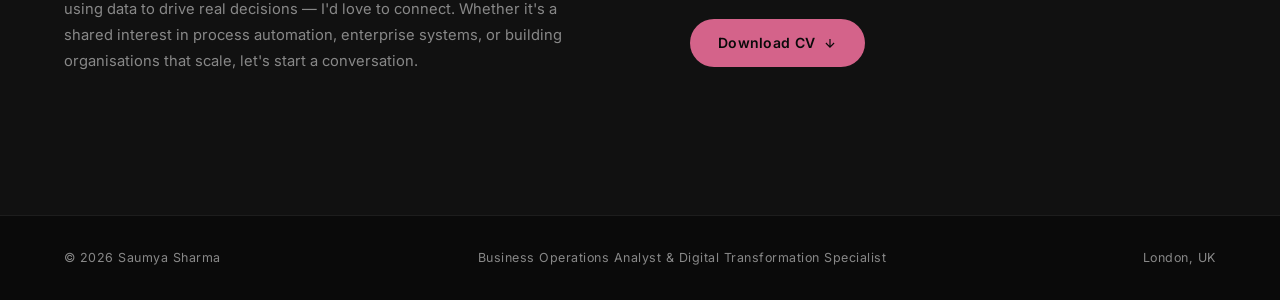
==== commit 75b347e7: "Portfolio - Somaya Sharma V2" ====
--- a/index.html
+++ b/index.html
@@ -3,8 +3,8 @@
 <head>
     <meta charset="UTF-8">
     <meta name="viewport" content="width=device-width, initial-scale=1.0">
-    <title>Saumya Sharma — Business Systems & Automation Analyst</title>
-    <meta name="description" content="Portfolio of Saumya Sharma — Business Operations Analyst specialising in Power Platform automation, process engineering, and data-driven decision making.">
+    <title>Saumya Sharma — Business Operations Analyst &amp; Digital Transformation Specialist</title>
+    <meta name="description" content="Portfolio of Saumya Sharma — Business Operations Analyst specialising in digital transformation, process engineering, and enterprise systems design.">
 
     <!-- Fonts -->
     <link rel="preconnect" href="https://fonts.googleapis.com">
@@ -24,8 +24,8 @@
         <div class="header-inner">
             <a href="#" class="wordmark">Saumya Sharma</a>
             <nav>
+                <a href="#about">About</a>
                 <a href="#work">Work</a>
-                <a href="#about">About</a>
                 <a href="#experience">Experience</a>
                 <a href="#contact">Contact</a>
             </nav>
@@ -43,7 +43,7 @@
             </h1>
 
             <p class="hero-sub">
-                Business Systems Analyst &nbsp;·&nbsp; MSc Business Analytics &nbsp;·&nbsp; Power Platform &nbsp;·&nbsp; Tableau
+                Business Operations Analyst &nbsp;·&nbsp; Digital Transformation &nbsp;·&nbsp; Process Engineering &nbsp;·&nbsp; Business Intelligence
             </p>
 
             <div class="hero-actions">
@@ -58,27 +58,27 @@
         <!-- Scrolling marquee strip -->
         <div class="marquee-strip">
             <div class="marquee-track">
-                <span>Power Platform</span><span class="sep">·</span>
+                <span>Digital Transformation</span><span class="sep">·</span>
                 <span>Process Engineering</span><span class="sep">·</span>
-                <span>Power Automate</span><span class="sep">·</span>
-                <span>Tableau</span><span class="sep">·</span>
-                <span>SharePoint</span><span class="sep">·</span>
+                <span>Enterprise Systems Design</span><span class="sep">·</span>
                 <span>Business Intelligence</span><span class="sep">·</span>
-                <span>SQL</span><span class="sep">·</span>
+                <span>Operations Strategy</span><span class="sep">·</span>
+                <span>Data Analytics</span><span class="sep">·</span>
                 <span>Change Management</span><span class="sep">·</span>
-                <span>Power Apps</span><span class="sep">·</span>
+                <span>Requirements Analysis</span><span class="sep">·</span>
+                <span>Lean &amp; Six Sigma</span><span class="sep">·</span>
+                <span>Stakeholder Management</span><span class="sep">·</span>
+                <!-- duplicate for seamless loop -->
+                <span>Digital Transformation</span><span class="sep">·</span>
+                <span>Process Engineering</span><span class="sep">·</span>
+                <span>Enterprise Systems Design</span><span class="sep">·</span>
+                <span>Business Intelligence</span><span class="sep">·</span>
                 <span>Operations Strategy</span><span class="sep">·</span>
-                <!-- duplicate for seamless loop -->
-                <span>Power Platform</span><span class="sep">·</span>
-                <span>Process Engineering</span><span class="sep">·</span>
-                <span>Power Automate</span><span class="sep">·</span>
-                <span>Tableau</span><span class="sep">·</span>
-                <span>SharePoint</span><span class="sep">·</span>
-                <span>Business Intelligence</span><span class="sep">·</span>
-                <span>SQL</span><span class="sep">·</span>
+                <span>Data Analytics</span><span class="sep">·</span>
                 <span>Change Management</span><span class="sep">·</span>
-                <span>Power Apps</span><span class="sep">·</span>
-                <span>Operations Strategy</span><span class="sep">·</span>
+                <span>Requirements Analysis</span><span class="sep">·</span>
+                <span>Lean &amp; Six Sigma</span><span class="sep">·</span>
+                <span>Stakeholder Management</span><span class="sep">·</span>
             </div>
         </div>
     </section>
@@ -88,7 +88,7 @@
         <div class="impact-grid">
             <div class="impact-item reveal">
                 <div class="impact-top"><span class="impact-num" data-target="20">0</span><span class="impact-unit">+</span></div>
-                <p>Power Platform tools built and deployed</p>
+                <p>Enterprise systems and automated workflows delivered</p>
             </div>
             <div class="impact-item reveal">
                 <div class="impact-top"><span class="impact-num" data-target="200">0</span><span class="impact-unit">+</span></div>
@@ -96,11 +96,71 @@
             </div>
             <div class="impact-item reveal">
                 <div class="impact-top"><span class="impact-num" data-target="25">0</span><span class="impact-unit">%</span></div>
-                <p>Productivity gain for operational teams</p>
+                <p>Productivity gain through operational redesign</p>
             </div>
             <div class="impact-item reveal">
                 <div class="impact-top"><span class="impact-num" data-target="40">0</span><span class="impact-unit">%</span></div>
-                <p>Faster onboarding via process redesign</p>
+                <p>Faster onboarding via process re-engineering</p>
+            </div>
+        </div>
+    </section>
+
+    <!-- ─── ABOUT ───────────────────────────────────────── -->
+    <section id="about">
+        <div class="section-wrap about-grid">
+            <div class="about-left reveal">
+                <div class="section-label">About</div>
+                <h2 class="section-heading">Analyst. Architect.<br><em>Problem Solver.</em></h2>
+                <p class="about-body">I specialise in diagnosing how organisations operate — identifying where processes break down, where data goes unread, and where human effort is wasted on tasks that systems should handle. Then I fix it.</p>
+                <p class="about-body">My approach is business-first: I work with stakeholders to map the real problem, define the right solution architecture, and lead the transformation end-to-end — from requirements to delivery. Technology is the enabler, not the starting point.</p>
+                <p class="about-body">With an MSc in Business Analytics from Loughborough University and hands-on experience driving digital transformation programmes at TECOSIM UK, I bring both the strategic thinking and execution rigour needed to deliver change that actually sticks.</p>
+                <a href="Profile-2.pdf" download="Saumya_Sharma_CV.pdf" class="btn-primary" id="about-cv-btn">
+                    Download Full CV
+                </a>
+            </div>
+            <div class="about-right reveal">
+                <div class="skills-section">
+                    <div class="skill-group">
+                        <div class="skill-group-label">Strategy &amp; Transformation</div>
+                        <div class="skill-tags">
+                            <span>Digital Transformation</span>
+                            <span>Process Re-Engineering</span>
+                            <span>Change Management</span>
+                            <span>Operations Strategy</span>
+                            <span>Lean / Six Sigma</span>
+                        </div>
+                    </div>
+                    <div class="skill-group">
+                        <div class="skill-group-label">Systems &amp; Solution Design</div>
+                        <div class="skill-tags">
+                            <span>Enterprise Systems Architecture</span>
+                            <span>Workflow Automation</span>
+                            <span>BPMN 2.0 Process Mapping</span>
+                            <span>Requirements Engineering</span>
+                            <span>Skills &amp; Competency Matrices</span>
+                        </div>
+                    </div>
+                    <div class="skill-group">
+                        <div class="skill-group-label">Analytics &amp; Business Intelligence</div>
+                        <div class="skill-tags">
+                            <span>Tableau</span>
+                            <span>Power BI</span>
+                            <span>SQL</span>
+                            <span>Excel (Advanced)</span>
+                            <span>Python</span>
+                            <span>KPI Dashboard Design</span>
+                        </div>
+                    </div>
+                    <div class="skill-group">
+                        <div class="skill-group-label">Stakeholder &amp; Delivery</div>
+                        <div class="skill-tags">
+                            <span>Stakeholder Management</span>
+                            <span>Workshop Facilitation</span>
+                            <span>Business Case Development</span>
+                            <span>Cross-functional Delivery</span>
+                        </div>
+                    </div>
+                </div>
             </div>
         </div>
     </section>
@@ -109,50 +169,52 @@
     <section id="work">
         <div class="section-wrap">
             <div class="section-label reveal">Selected Work</div>
-            <h2 class="section-heading reveal">Projects that moved the needle.</h2>
+            <h2 class="section-heading reveal">Transformation projects<br>that moved the needle.</h2>
 
             <!-- Case Study 01 -->
             <article class="case-study reveal">
                 <div class="cs-meta">
                     <span class="cs-num">01</span>
-                    <span class="cs-tag">Low-Code Systems</span>
+                    <span class="cs-tag">Digital Transformation</span>
                     <span class="cs-company">TECOSIM UK</span>
                 </div>
                 <div class="cs-body">
-                    <h3 class="cs-title">Power Platform Enterprise Suite</h3>
+                    <h3 class="cs-title">Enterprise Operations Digitalisation Programme</h3>
                     <div class="cs-columns">
                         <div class="cs-col">
                             <div class="cs-block">
                                 <div class="cs-block-label">Challenge</div>
-                                <p>Engineering teams were using disconnected spreadsheets and manual email chains to manage operations, causing data errors and approval bottlenecks across UK and Romania offices.</p>
+                                <p>A cross-border engineering organisation was running critical operations entirely on spreadsheets and email chains — creating data inconsistencies, approval bottlenecks, and zero visibility across UK and Romania offices.</p>
                             </div>
                             <div class="cs-block">
                                 <div class="cs-block-label">Solution</div>
-                                <p>Designed and delivered 20+ Power Apps and Power Automate workflows — replacing all manual processes with a unified, automated operations hub.</p>
+                                <p>Led end-to-end design and delivery of an enterprise digitalisation programme: conducting stakeholder discovery, mapping AS-IS/TO-BE processes, architecting a unified data model, and building 20+ automated workflows and bespoke business applications — including a Skills &amp; Competency Matrix and a cross-border resource management suite.</p>
                             </div>
                             <div class="cs-block">
                                 <div class="cs-block-label">Impact</div>
                                 <ul class="impact-list">
-                                    <li>Eliminated cross-border reporting delays</li>
-                                    <li>Instant automated notifications for task reassignments</li>
-                                    <li>200+ active users onboarded without dev support</li>
+                                    <li>Eliminated manual data entry and cross-border reporting delays</li>
+                                    <li>Automated approval workflows reduced turnaround from days to minutes</li>
+                                    <li>200+ staff onboarded to new digital systems without external dev support</li>
+                                    <li>Skills &amp; competency tracking enabled data-driven HR decisions for the first time</li>
                                 </ul>
                             </div>
                         </div>
                         <div class="cs-col cs-stats-col">
                             <div class="big-stat">
                                 <span class="big-num">20+</span>
-                                <span class="big-label">Apps &amp; Flows</span>
+                                <span class="big-label">Systems Delivered</span>
                             </div>
                             <div class="big-stat">
                                 <span class="big-num">200+</span>
-                                <span class="big-label">Users Served</span>
+                                <span class="big-label">Users Across 2 Countries</span>
                             </div>
                             <div class="tech-tags">
-                                <span>Power Apps</span>
-                                <span>Power Automate</span>
-                                <span>SharePoint</span>
-                                <span>Dataverse</span>
+                                <span>Enterprise Systems Design</span>
+                                <span>Workflow Automation</span>
+                                <span>Process Mapping</span>
+                                <span>Stakeholder Management</span>
+                                <span>Data Architecture</span>
                             </div>
                         </div>
                     </div>
@@ -167,23 +229,23 @@
                     <span class="cs-company">LIDO</span>
                 </div>
                 <div class="cs-body">
-                    <h3 class="cs-title">KPI Analytics &amp; Reporting Dashboards</h3>
+                    <h3 class="cs-title">KPI Analytics &amp; Decision Intelligence Framework</h3>
                     <div class="cs-columns">
                         <div class="cs-col">
                             <div class="cs-block">
                                 <div class="cs-block-label">Challenge</div>
-                                <p>Marketing and operations stakeholders had no central view of performance. Reports were compiled manually from multiple sources, leading to slow decisions and inconsistent data.</p>
+                                <p>Marketing and operations leaders had no consolidated view of performance. Reports were compiled manually from multiple sources, resulting in slow, inconsistent decision-making and no accountability framework for KPIs.</p>
                             </div>
                             <div class="cs-block">
                                 <div class="cs-block-label">Solution</div>
-                                <p>Built interactive Tableau and Excel dashboards with automated daily data pipelines, visual heatmaps for channel performance, and rigorous quality validation logic.</p>
+                                <p>Designed a decision intelligence framework: automated daily data pipelines, interactive visual dashboards with channel-level heatmaps, and rigorous data quality validation to give every stakeholder a single source of truth.</p>
                             </div>
                             <div class="cs-block">
                                 <div class="cs-block-label">Impact</div>
                                 <ul class="impact-list">
                                     <li>22% improvement in operational decision speed</li>
-                                    <li>30% reduction in reporting errors</li>
-                                    <li>Real-time KPI visibility for all teams</li>
+                                    <li>30% reduction in reporting errors through automated validation</li>
+                                    <li>Executive visibility into real-time KPIs across all teams</li>
                                 </ul>
                             </div>
                         </div>
@@ -197,10 +259,11 @@
                                 <span class="big-label">Faster Decisions</span>
                             </div>
                             <div class="tech-tags">
+                                <span>BI &amp; Analytics</span>
+                                <span>KPI Framework Design</span>
+                                <span>Data Pipeline Automation</span>
                                 <span>Tableau</span>
-                                <span>Excel</span>
                                 <span>SQL</span>
-                                <span>Power BI</span>
                             </div>
                         </div>
                     </div>
@@ -211,27 +274,27 @@
             <article class="case-study reveal">
                 <div class="cs-meta">
                     <span class="cs-num">03</span>
-                    <span class="cs-tag">Operations Strategy</span>
+                    <span class="cs-tag">Process Re-Engineering</span>
                     <span class="cs-company">TECOSIM UK</span>
                 </div>
                 <div class="cs-body">
-                    <h3 class="cs-title">Process Re-Engineering &amp; Mapping</h3>
+                    <h3 class="cs-title">Operational Process Re-Engineering &amp; Change Programme</h3>
                     <div class="cs-columns">
                         <div class="cs-col">
                             <div class="cs-block">
                                 <div class="cs-block-label">Challenge</div>
-                                <p>Complex administrative workflows were undocumented and inconsistent, making system training slow and handoffs error-prone. Business stakeholders and engineers weren't aligned.</p>
+                                <p>Complex administrative workflows were undocumented, inconsistent, and siloed across departments — making system onboarding slow and creating recurring handoff failures between business and technical teams.</p>
                             </div>
                             <div class="cs-block">
                                 <div class="cs-block-label">Solution</div>
-                                <p>Led discovery workshops and mapped full AS-IS/TO-BE process models. Created visual flow diagrams and change documentation bridging business and technical teams.</p>
+                                <p>Facilitated requirements-gathering workshops with cross-functional stakeholders, conducted full AS-IS process audits, and designed TO-BE blueprints. Produced a comprehensive change management documentation package to support organisation-wide adoption.</p>
                             </div>
                             <div class="cs-block">
                                 <div class="cs-block-label">Impact</div>
                                 <ul class="impact-list">
-                                    <li>40% reduction in onboarding training time</li>
-                                    <li>Full operational process visibility established</li>
-                                    <li>Clear change documentation adopted organisation-wide</li>
+                                    <li>40% reduction in new system onboarding time</li>
+                                    <li>Full operational process visibility established across departments</li>
+                                    <li>Change documentation adopted as the organisation's standard methodology</li>
                                 </ul>
                             </div>
                         </div>
@@ -246,72 +309,15 @@
                             </div>
                             <div class="tech-tags">
                                 <span>BPMN 2.0</span>
-                                <span>Visio</span>
+                                <span>Process Re-Engineering</span>
+                                <span>Change Management</span>
+                                <span>MECE Frameworks</span>
                                 <span>Lean Methods</span>
-                                <span>MECE</span>
                             </div>
                         </div>
                     </div>
                 </div>
             </article>
-        </div>
-    </section>
-
-    <!-- ─── ABOUT ───────────────────────────────────────── -->
-    <section id="about">
-        <div class="section-wrap about-grid">
-            <div class="about-left reveal">
-                <div class="section-label">About</div>
-                <h2 class="section-heading">Analyst. Architect.<br><em>Problem Solver.</em></h2>
-                <p class="about-body">I specialise in bridging the gap between business complexity and technical execution. My work sits at the intersection of operations, data, and automation — taking processes that are slow, manual, and error-prone, and engineering them into systems that scale.</p>
-                <p class="about-body">With an MSc in Business Analytics from Loughborough University and hands-on experience deploying enterprise systems at TECOSIM UK, I bring both the analytical rigour and practical delivery capability that London consultancies and MNCs need.</p>
-                <a href="Profile-2.pdf" download="Saumya_Sharma_CV.pdf" class="btn-primary" id="about-cv-btn">
-                    Download Full CV
-                </a>
-            </div>
-            <div class="about-right reveal">
-                <div class="skills-section">
-                    <div class="skill-group">
-                        <div class="skill-group-label">Automation &amp; Low-Code</div>
-                        <div class="skill-tags">
-                            <span>Power Apps</span>
-                            <span>Power Automate</span>
-                            <span>SharePoint</span>
-                            <span>Dataverse</span>
-                            <span>Microsoft 365</span>
-                        </div>
-                    </div>
-                    <div class="skill-group">
-                        <div class="skill-group-label">Analytics &amp; Data</div>
-                        <div class="skill-tags">
-                            <span>Tableau</span>
-                            <span>Power BI</span>
-                            <span>SQL</span>
-                            <span>Excel (Advanced)</span>
-                            <span>Python</span>
-                        </div>
-                    </div>
-                    <div class="skill-group">
-                        <div class="skill-group-label">Process &amp; Strategy</div>
-                        <div class="skill-tags">
-                            <span>BPMN 2.0</span>
-                            <span>Process Mining</span>
-                            <span>Lean / Six Sigma</span>
-                            <span>MECE Frameworks</span>
-                            <span>Change Management</span>
-                        </div>
-                    </div>
-                    <div class="skill-group">
-                        <div class="skill-group-label">Soft Skills</div>
-                        <div class="skill-tags">
-                            <span>Stakeholder Management</span>
-                            <span>Requirements Gathering</span>
-                            <span>Workshop Facilitation</span>
-                            <span>Business Analysis</span>
-                        </div>
-                    </div>
-                </div>
-            </div>
         </div>
     </section>
 
@@ -330,13 +336,13 @@
                             <div class="tl-period">Feb 2025 — Present</div>
                             <h3 class="tl-role">Business Operations Analyst</h3>
                             <div class="tl-org">TECOSIM UK</div>
-                            <p class="tl-desc">Leading digital transformation and business systems development. Deployed integrated Power Platform applications, standardised business procedures, and modelled AS-IS/TO-BE processes for engineering teams.</p>
+                            <p class="tl-desc">Driving the organisation's digital transformation agenda — designing enterprise systems, re-engineering business processes, and leading adoption across UK and Romania offices. Responsible for stakeholder engagement, solution architecture, and end-to-end programme delivery.</p>
                         </div>
                         <div class="tl-item reveal">
                             <div class="tl-period">Feb 2021 — Jan 2022</div>
                             <h3 class="tl-role">Associate Marketing Manager</h3>
                             <div class="tl-org">LIDO</div>
-                            <p class="tl-desc">Supervised a team of 20+ professionals. Developed KPI tracking systems and executive dashboards that improved team productivity by 25%.</p>
+                            <p class="tl-desc">Led a team of 20+ professionals. Designed KPI tracking and executive reporting systems that improved operational decision-making speed by 22% and reduced reporting errors by 30%.</p>
                         </div>
                     </div>
                 </div>
@@ -349,13 +355,13 @@
                             <div class="tl-period">Oct 2022 — Sep 2023</div>
                             <h3 class="tl-role">MSc Business Analytics</h3>
                             <div class="tl-org">Loughborough University</div>
-                            <p class="tl-desc">Specialised in operations research, data visualisation, and statistical modelling. Strong methodology for translating operational data into strategy.</p>
+                            <p class="tl-desc">Specialised in operations research, data visualisation, and statistical modelling. Built a strong foundation in translating complex data into actionable strategic insight.</p>
                         </div>
                         <div class="tl-item reveal">
                             <div class="tl-period">Graduated</div>
                             <h3 class="tl-role">BEng Electronics &amp; Communications</h3>
                             <div class="tl-org">Manipal University Jaipur</div>
-                            <p class="tl-desc">Rigorous technical foundation in data structures, signal processing, and computer networks.</p>
+                            <p class="tl-desc">Technical engineering foundation covering data structures, signal processing, and computer networks — underpinning a rigorous systems-thinking approach to business problems.</p>
                         </div>
                         <div class="tl-item reveal">
                             <div class="tl-period">Certifications</div>
@@ -378,8 +384,8 @@
         <div class="section-wrap contact-wrap">
             <div class="contact-left reveal">
                 <div class="section-label">Get in Touch</div>
-                <h2 class="contact-heading">Let's build something that <em>actually works.</em></h2>
-                <p class="contact-sub">If you're passionate about digital transformation, process automation, or using data to make smarter decisions — I'd love to connect and exchange ideas. Whether it's a shared interest in lean operations, Power Platform, or building systems that actually scale, let's start a conversation.</p>
+                <h2 class="contact-heading">Let's talk about <em>transformation.</em></h2>
+                <p class="contact-sub">If you're passionate about digital transformation, smarter operations, or using data to drive real decisions — I'd love to connect. Whether it's a shared interest in process automation, enterprise systems, or building organisations that scale, let's start a conversation.</p>
             </div>
             <div class="contact-right reveal">
                 <div class="contact-links">
@@ -404,7 +410,7 @@
     <footer>
         <div class="footer-inner">
             <span>© 2026 Saumya Sharma</span>
-            <span>Business Systems &amp; Operations Analyst</span>
+            <span>Business Operations Analyst &amp; Digital Transformation Specialist</span>
             <span>London, UK</span>
         </div>
     </footer>
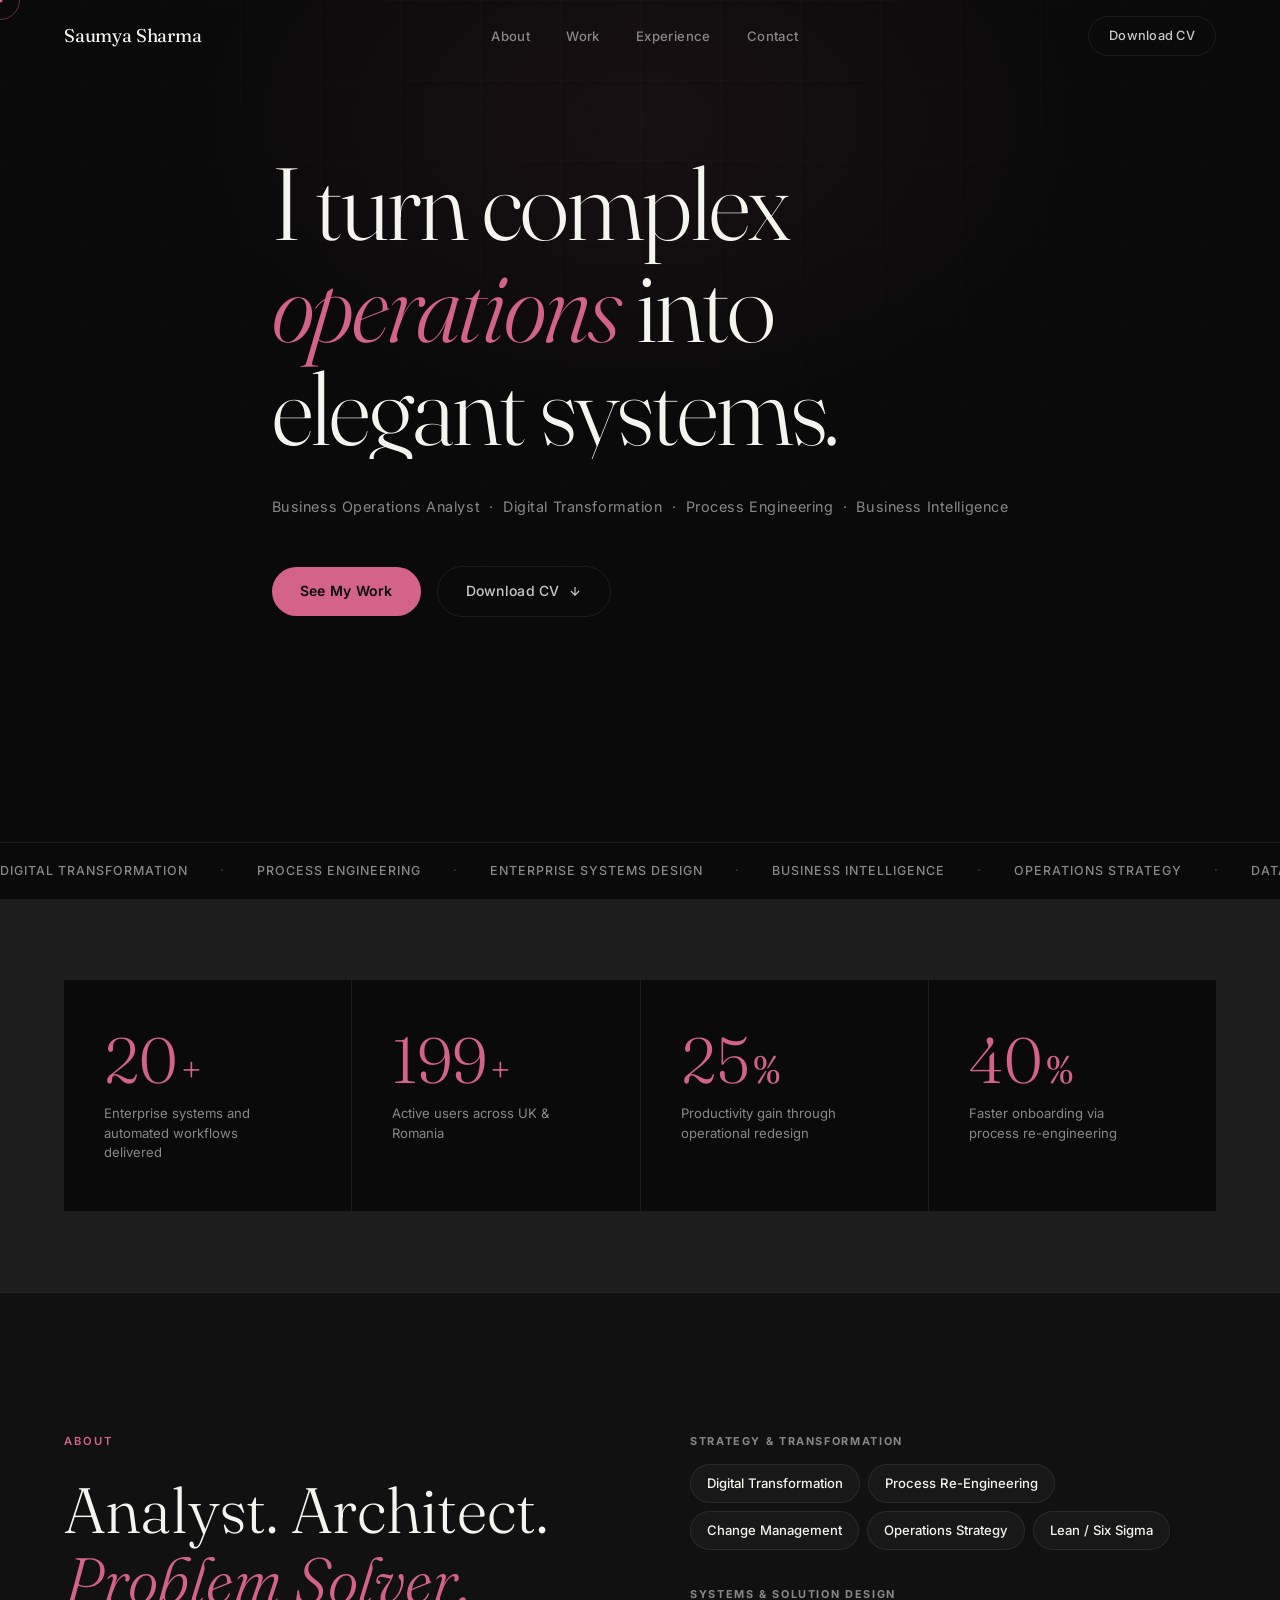
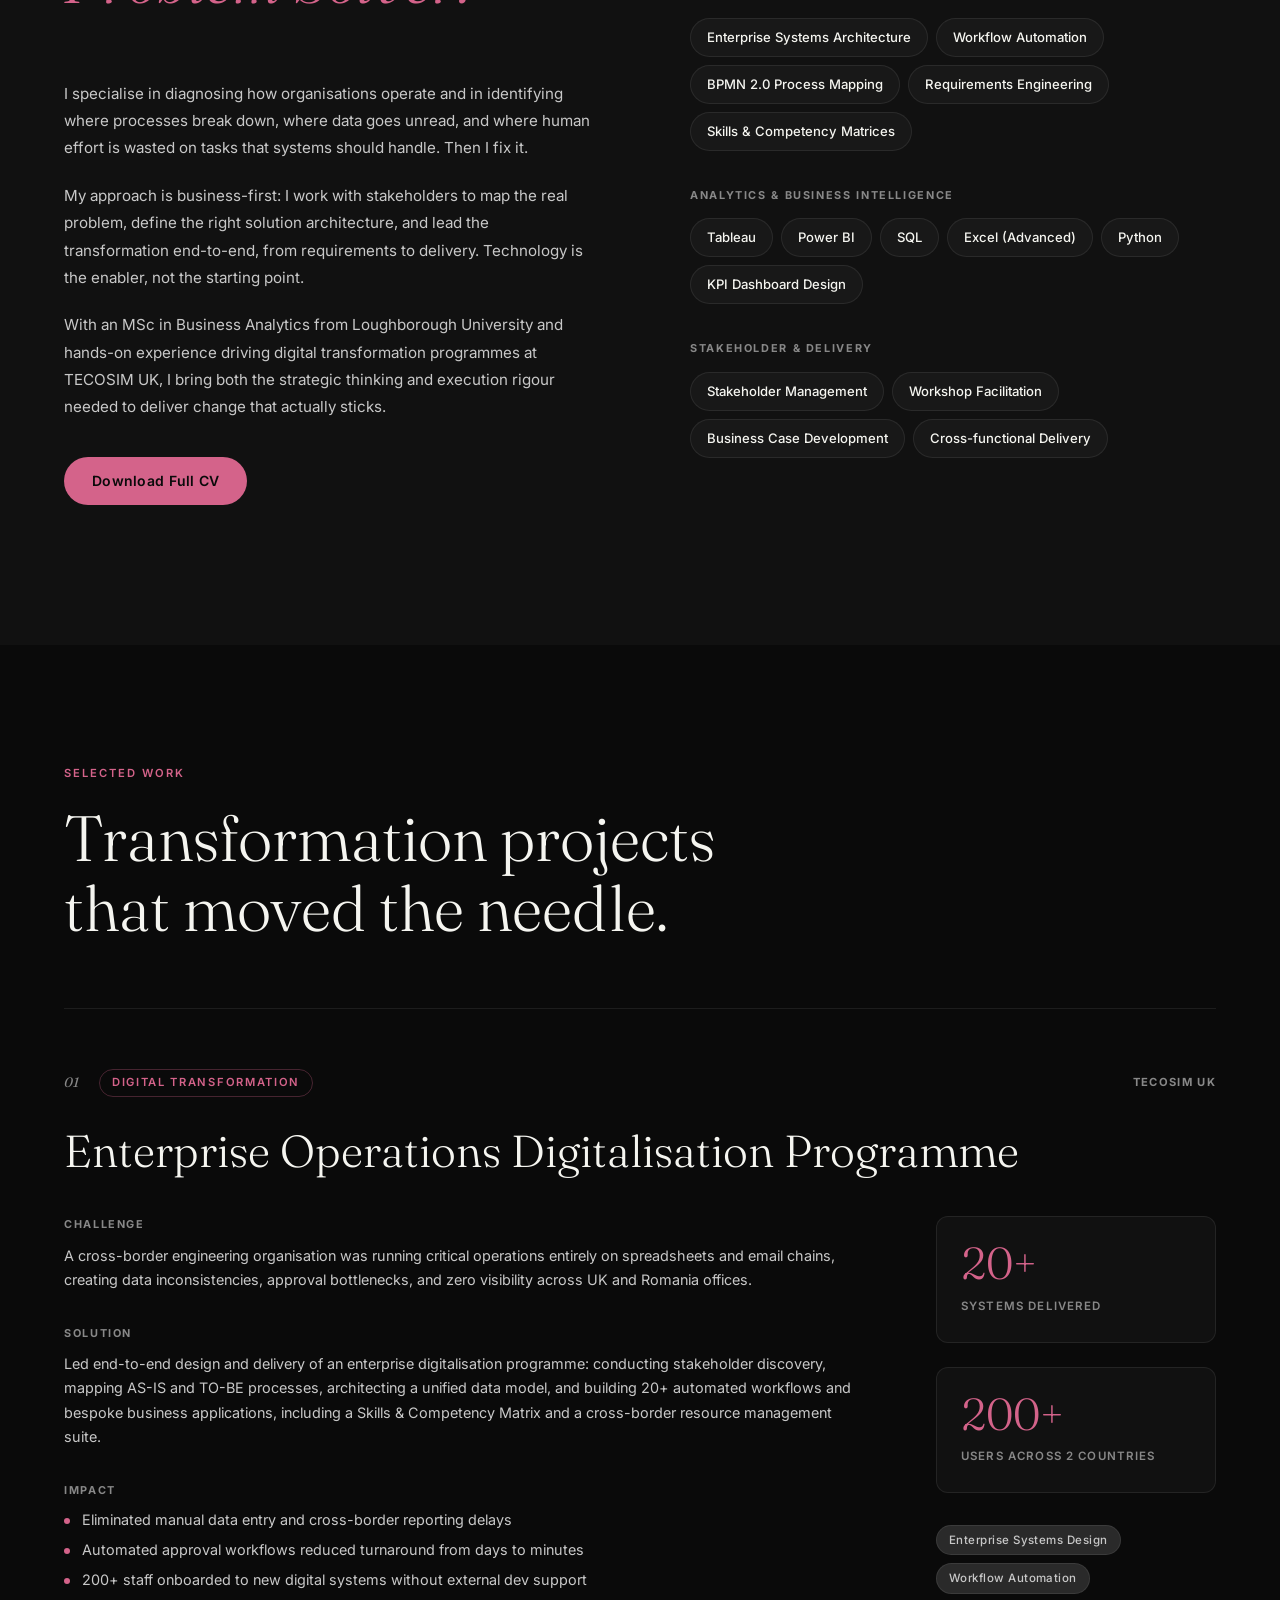
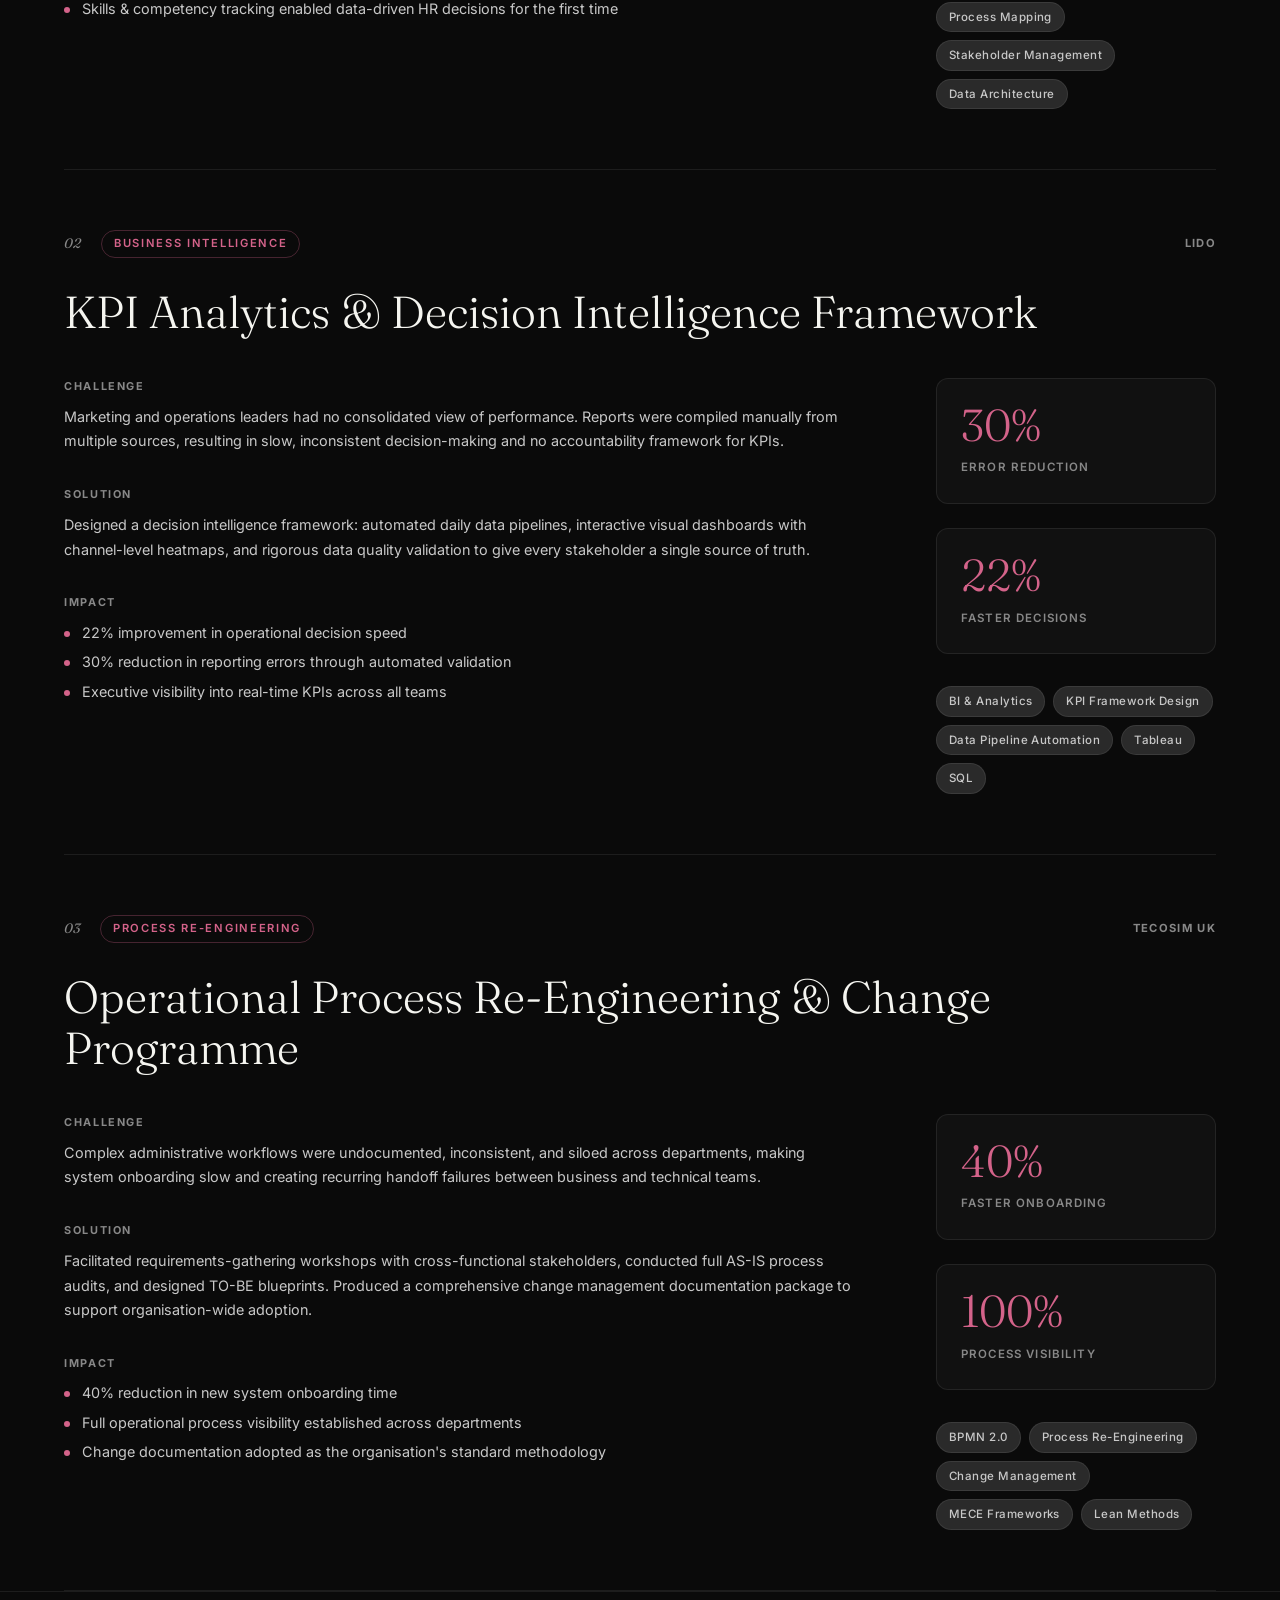
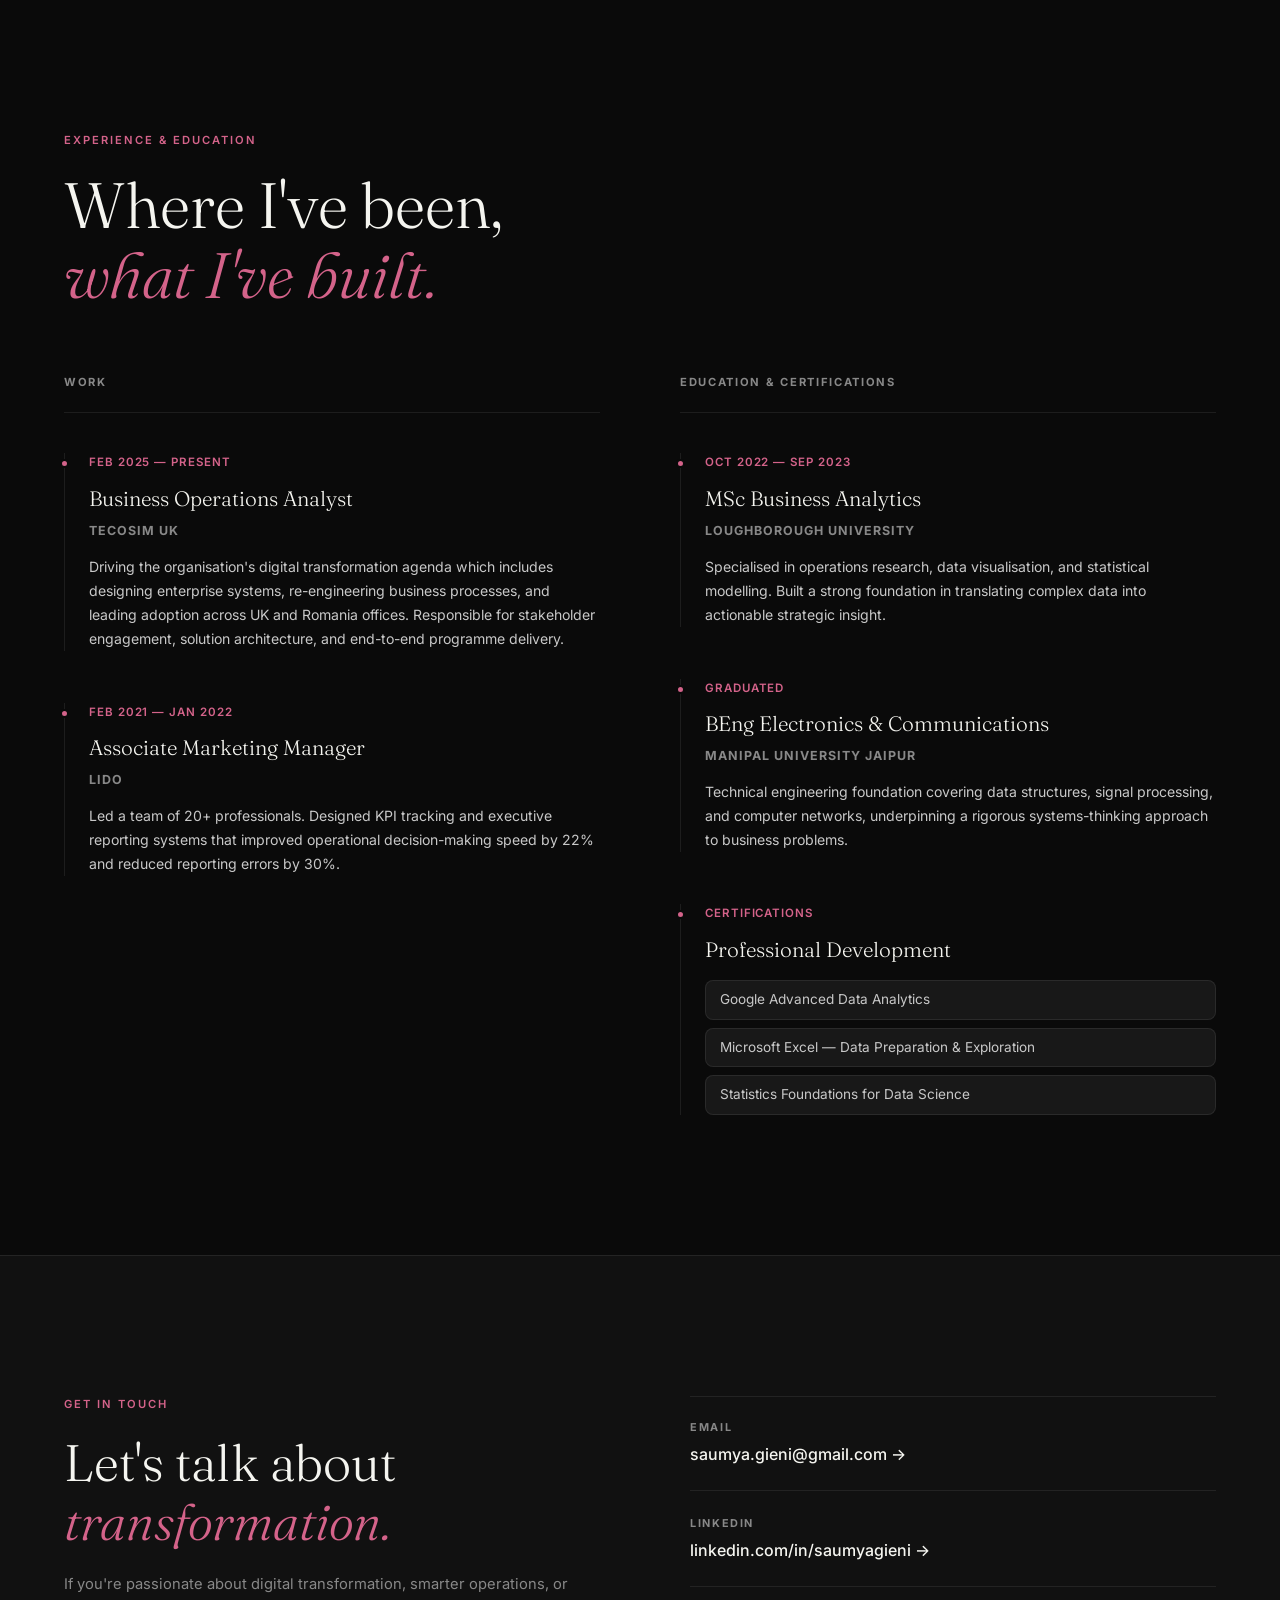
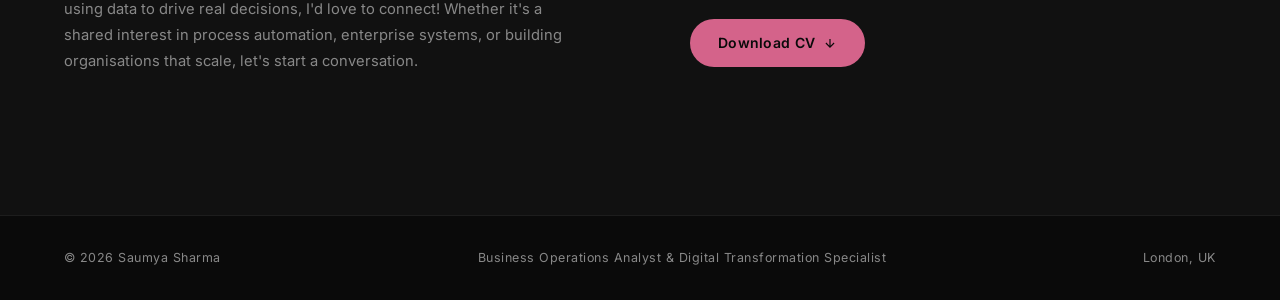
==== commit 5937225a: "Update index.html" ====
--- a/index.html
+++ b/index.html
@@ -111,8 +111,8 @@
             <div class="about-left reveal">
                 <div class="section-label">About</div>
                 <h2 class="section-heading">Analyst. Architect.<br><em>Problem Solver.</em></h2>
-                <p class="about-body">I specialise in diagnosing how organisations operate — identifying where processes break down, where data goes unread, and where human effort is wasted on tasks that systems should handle. Then I fix it.</p>
-                <p class="about-body">My approach is business-first: I work with stakeholders to map the real problem, define the right solution architecture, and lead the transformation end-to-end — from requirements to delivery. Technology is the enabler, not the starting point.</p>
+                <p class="about-body">I specialise in diagnosing how organisations operate and in identifying where processes break down, where data goes unread, and where human effort is wasted on tasks that systems should handle. Then I fix it.</p>
+                <p class="about-body">My approach is business-first: I work with stakeholders to map the real problem, define the right solution architecture, and lead the transformation end-to-end, from requirements to delivery. Technology is the enabler, not the starting point.</p>
                 <p class="about-body">With an MSc in Business Analytics from Loughborough University and hands-on experience driving digital transformation programmes at TECOSIM UK, I bring both the strategic thinking and execution rigour needed to deliver change that actually sticks.</p>
                 <a href="Profile-2.pdf" download="Saumya_Sharma_CV.pdf" class="btn-primary" id="about-cv-btn">
                     Download Full CV
@@ -184,11 +184,11 @@
                         <div class="cs-col">
                             <div class="cs-block">
                                 <div class="cs-block-label">Challenge</div>
-                                <p>A cross-border engineering organisation was running critical operations entirely on spreadsheets and email chains — creating data inconsistencies, approval bottlenecks, and zero visibility across UK and Romania offices.</p>
+                                <p>A cross-border engineering organisation was running critical operations entirely on spreadsheets and email chains, creating data inconsistencies, approval bottlenecks, and zero visibility across UK and Romania offices.</p>
                             </div>
                             <div class="cs-block">
                                 <div class="cs-block-label">Solution</div>
-                                <p>Led end-to-end design and delivery of an enterprise digitalisation programme: conducting stakeholder discovery, mapping AS-IS/TO-BE processes, architecting a unified data model, and building 20+ automated workflows and bespoke business applications — including a Skills &amp; Competency Matrix and a cross-border resource management suite.</p>
+                                <p>Led end-to-end design and delivery of an enterprise digitalisation programme: conducting stakeholder discovery, mapping AS-IS and TO-BE processes, architecting a unified data model, and building 20+ automated workflows and bespoke business applications, including a Skills & Competency Matrix and a cross-border resource management suite.</p>
                             </div>
                             <div class="cs-block">
                                 <div class="cs-block-label">Impact</div>
@@ -283,7 +283,7 @@
                         <div class="cs-col">
                             <div class="cs-block">
                                 <div class="cs-block-label">Challenge</div>
-                                <p>Complex administrative workflows were undocumented, inconsistent, and siloed across departments — making system onboarding slow and creating recurring handoff failures between business and technical teams.</p>
+                                <p>Complex administrative workflows were undocumented, inconsistent, and siloed across departments, making system onboarding slow and creating recurring handoff failures between business and technical teams.</p>
                             </div>
                             <div class="cs-block">
                                 <div class="cs-block-label">Solution</div>
@@ -336,7 +336,7 @@
                             <div class="tl-period">Feb 2025 — Present</div>
                             <h3 class="tl-role">Business Operations Analyst</h3>
                             <div class="tl-org">TECOSIM UK</div>
-                            <p class="tl-desc">Driving the organisation's digital transformation agenda — designing enterprise systems, re-engineering business processes, and leading adoption across UK and Romania offices. Responsible for stakeholder engagement, solution architecture, and end-to-end programme delivery.</p>
+                            <p class="tl-desc">Driving the organisation's digital transformation agenda which includes designing enterprise systems, re-engineering business processes, and leading adoption across UK and Romania offices. Responsible for stakeholder engagement, solution architecture, and end-to-end programme delivery.</p>
                         </div>
                         <div class="tl-item reveal">
                             <div class="tl-period">Feb 2021 — Jan 2022</div>
@@ -361,7 +361,7 @@
                             <div class="tl-period">Graduated</div>
                             <h3 class="tl-role">BEng Electronics &amp; Communications</h3>
                             <div class="tl-org">Manipal University Jaipur</div>
-                            <p class="tl-desc">Technical engineering foundation covering data structures, signal processing, and computer networks — underpinning a rigorous systems-thinking approach to business problems.</p>
+                            <p class="tl-desc">Technical engineering foundation covering data structures, signal processing, and computer networks, underpinning a rigorous systems-thinking approach to business problems.</p>
                         </div>
                         <div class="tl-item reveal">
                             <div class="tl-period">Certifications</div>
@@ -385,7 +385,7 @@
             <div class="contact-left reveal">
                 <div class="section-label">Get in Touch</div>
                 <h2 class="contact-heading">Let's talk about <em>transformation.</em></h2>
-                <p class="contact-sub">If you're passionate about digital transformation, smarter operations, or using data to drive real decisions — I'd love to connect. Whether it's a shared interest in process automation, enterprise systems, or building organisations that scale, let's start a conversation.</p>
+                <p class="contact-sub">If you're passionate about digital transformation, smarter operations, or using data to drive real decisions, I'd love to connect! Whether it's a shared interest in process automation, enterprise systems, or building organisations that scale, let's start a conversation.</p>
             </div>
             <div class="contact-right reveal">
                 <div class="contact-links">
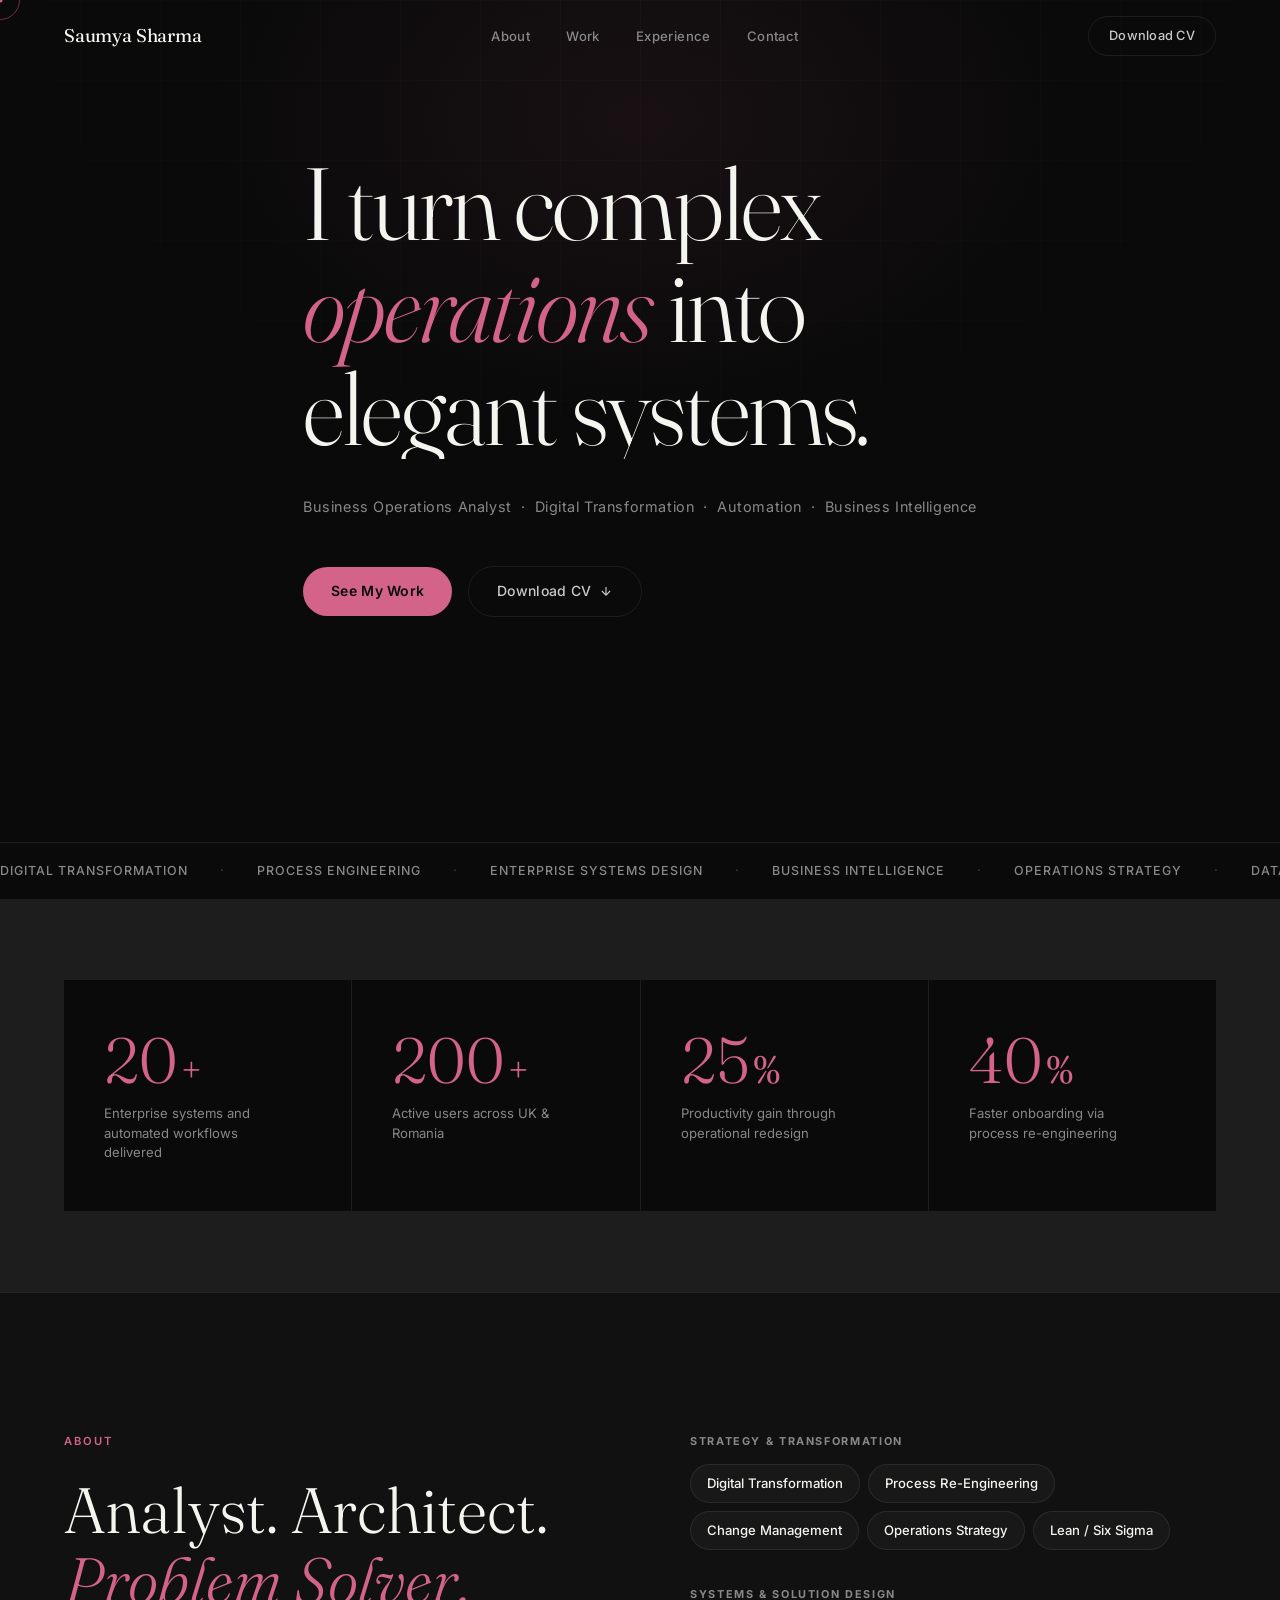
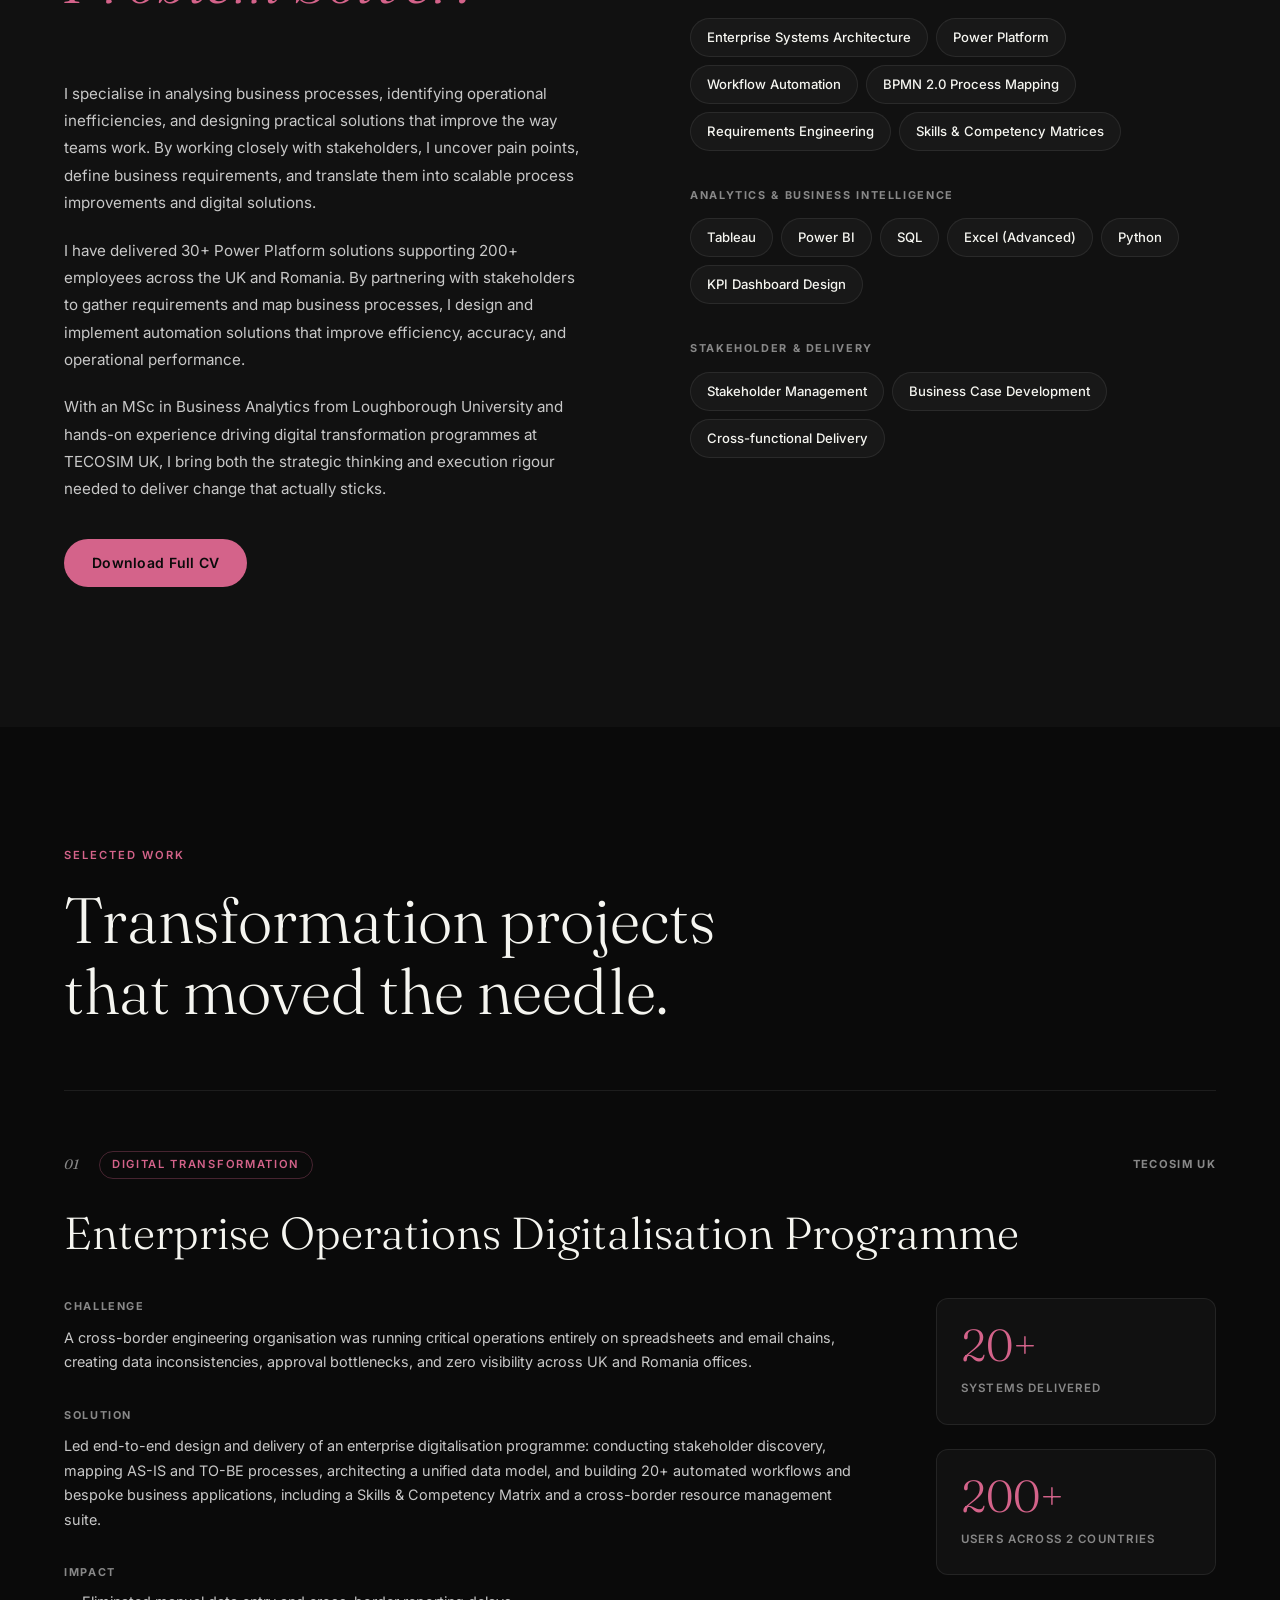
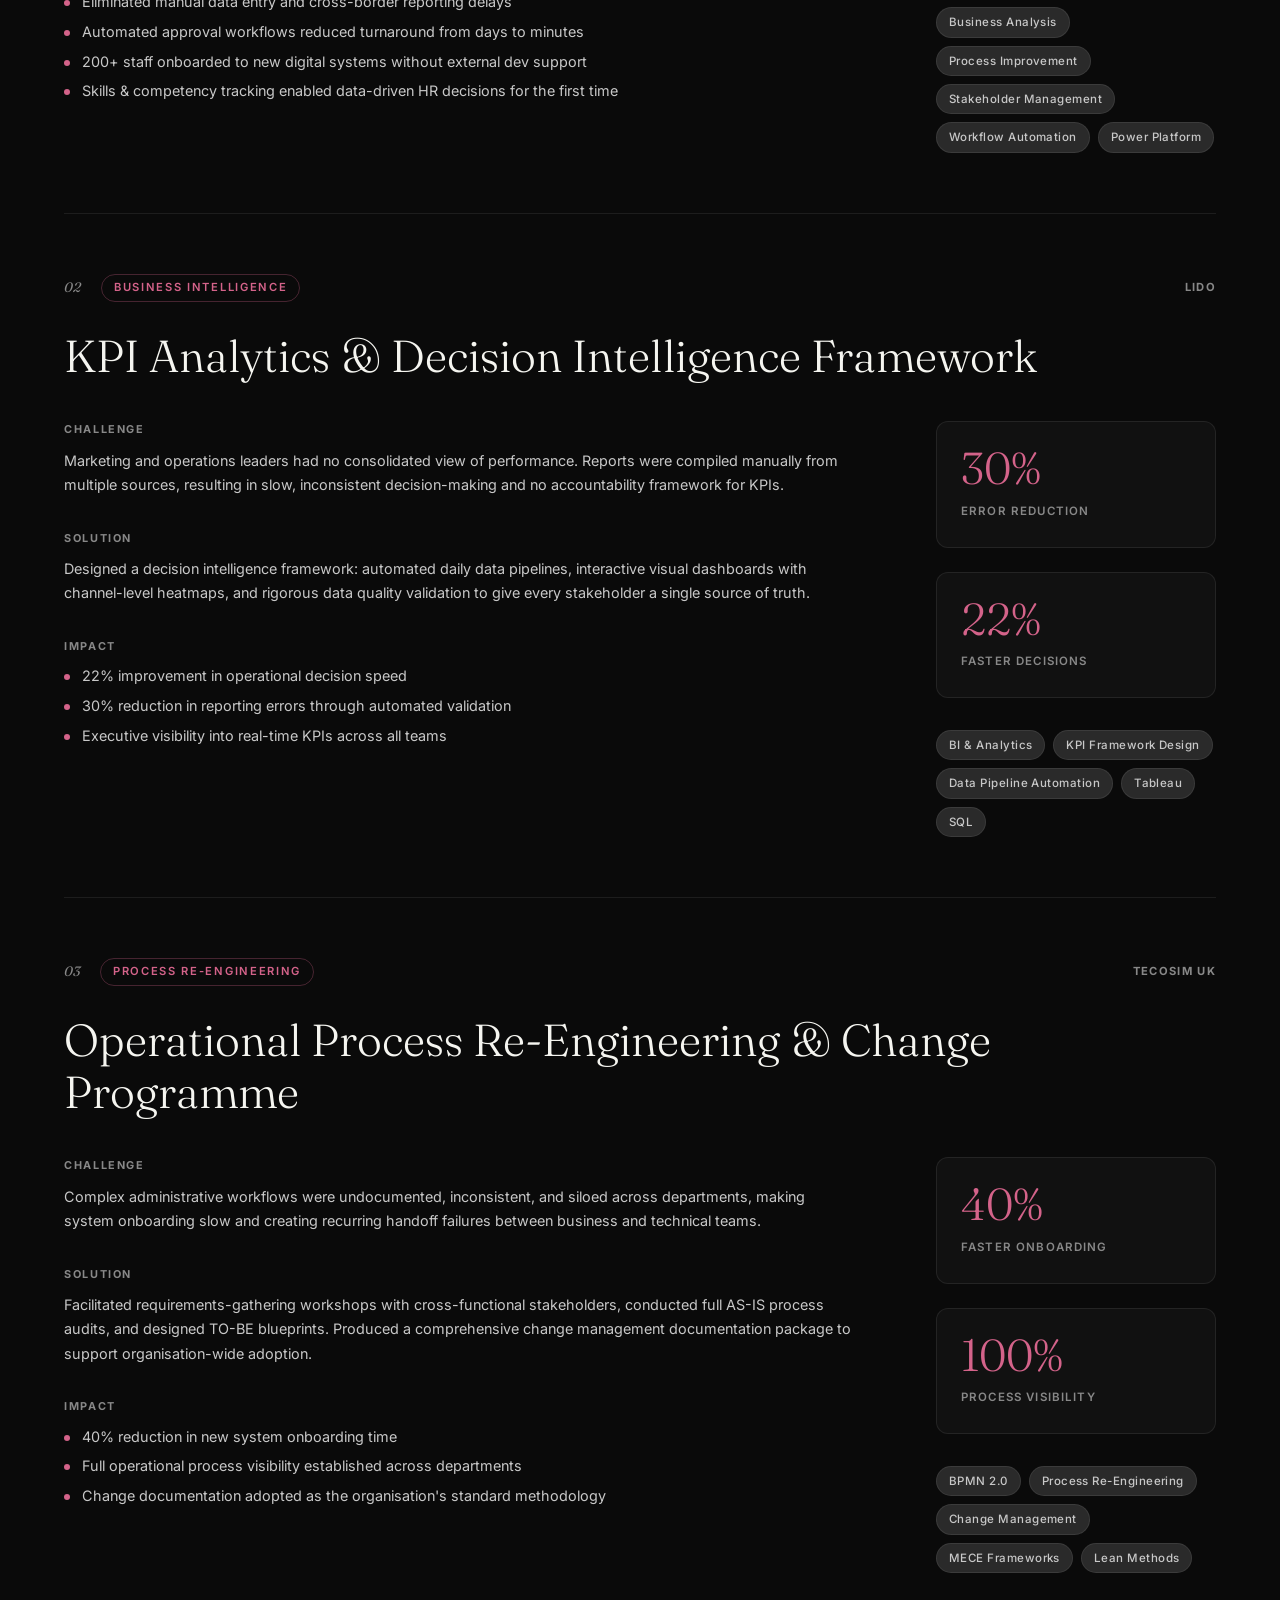
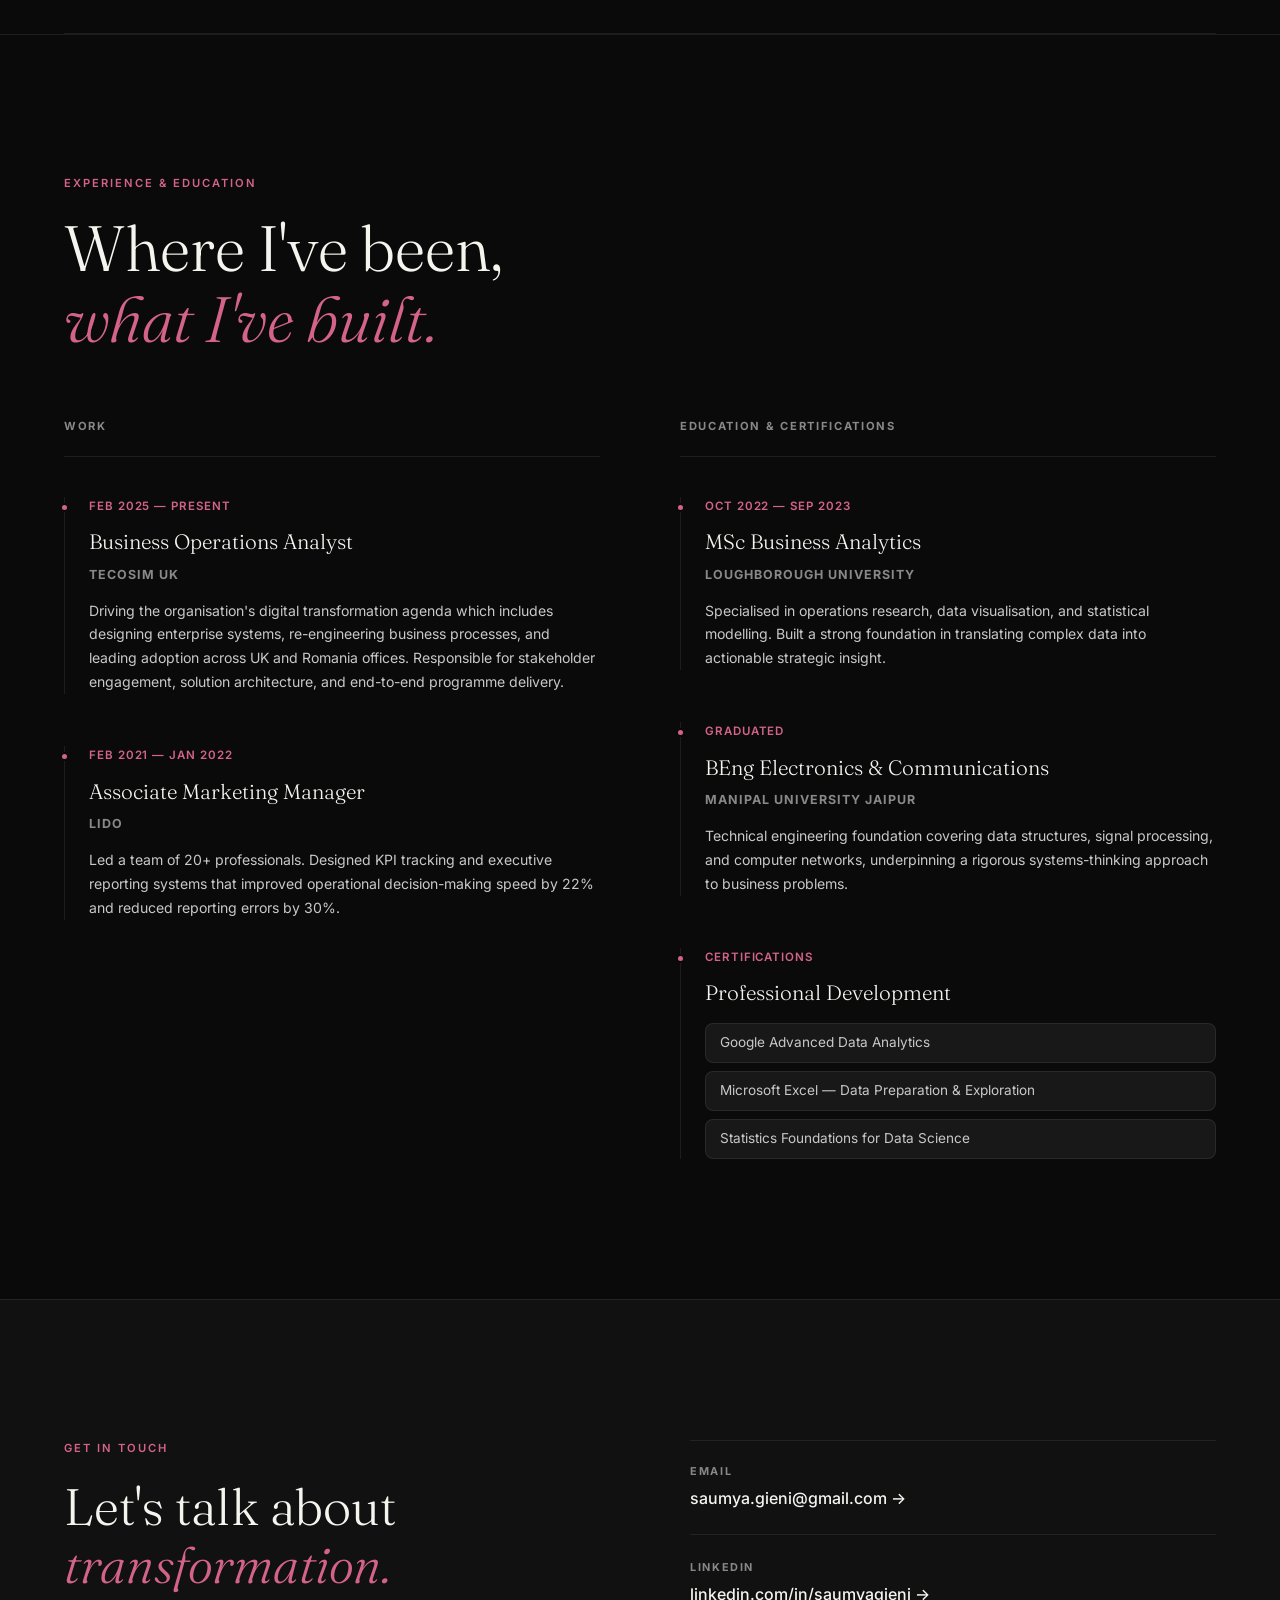
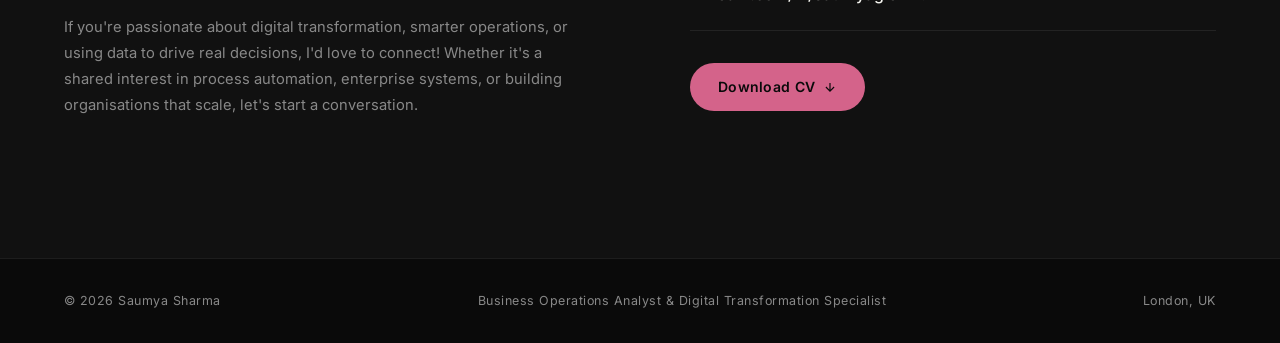
==== commit 1f589008: "Update index.html" ====
--- a/index.html
+++ b/index.html
@@ -43,7 +43,7 @@
             </h1>
 
             <p class="hero-sub">
-                Business Operations Analyst &nbsp;·&nbsp; Digital Transformation &nbsp;·&nbsp; Process Engineering &nbsp;·&nbsp; Business Intelligence
+                Business Operations Analyst &nbsp;·&nbsp; Digital Transformation &nbsp;·&nbsp; Automation &nbsp;·&nbsp; Business Intelligence
             </p>
 
             <div class="hero-actions">
@@ -67,6 +67,7 @@
                 <span>Change Management</span><span class="sep">·</span>
                 <span>Requirements Analysis</span><span class="sep">·</span>
                 <span>Lean &amp; Six Sigma</span><span class="sep">·</span>
+                <span>Power PLatform</span><span class="sep">·</span>
                 <span>Stakeholder Management</span><span class="sep">·</span>
                 <!-- duplicate for seamless loop -->
                 <span>Digital Transformation</span><span class="sep">·</span>
@@ -78,6 +79,7 @@
                 <span>Change Management</span><span class="sep">·</span>
                 <span>Requirements Analysis</span><span class="sep">·</span>
                 <span>Lean &amp; Six Sigma</span><span class="sep">·</span>
+                <span>Power PLatform</span><span class="sep">·</span>
                 <span>Stakeholder Management</span><span class="sep">·</span>
             </div>
         </div>
@@ -111,8 +113,8 @@
             <div class="about-left reveal">
                 <div class="section-label">About</div>
                 <h2 class="section-heading">Analyst. Architect.<br><em>Problem Solver.</em></h2>
-                <p class="about-body">I specialise in diagnosing how organisations operate and in identifying where processes break down, where data goes unread, and where human effort is wasted on tasks that systems should handle. Then I fix it.</p>
-                <p class="about-body">My approach is business-first: I work with stakeholders to map the real problem, define the right solution architecture, and lead the transformation end-to-end, from requirements to delivery. Technology is the enabler, not the starting point.</p>
+                <p class="about-body">I specialise in analysing business processes, identifying operational inefficiencies, and designing practical solutions that improve the way teams work. By working closely with stakeholders, I uncover pain points, define business requirements, and translate them into scalable process improvements and digital solutions.</p>
+                <p class="about-body">I have delivered 30+ Power Platform solutions supporting 200+ employees across the UK and Romania. By partnering with stakeholders to gather requirements and map business processes, I design and implement automation solutions that improve efficiency, accuracy, and operational performance.</p>
                 <p class="about-body">With an MSc in Business Analytics from Loughborough University and hands-on experience driving digital transformation programmes at TECOSIM UK, I bring both the strategic thinking and execution rigour needed to deliver change that actually sticks.</p>
                 <a href="Profile-2.pdf" download="Saumya_Sharma_CV.pdf" class="btn-primary" id="about-cv-btn">
                     Download Full CV
@@ -134,6 +136,7 @@
                         <div class="skill-group-label">Systems &amp; Solution Design</div>
                         <div class="skill-tags">
                             <span>Enterprise Systems Architecture</span>
+                             <span>Power Platform</span>
                             <span>Workflow Automation</span>
                             <span>BPMN 2.0 Process Mapping</span>
                             <span>Requirements Engineering</span>
@@ -155,7 +158,6 @@
                         <div class="skill-group-label">Stakeholder &amp; Delivery</div>
                         <div class="skill-tags">
                             <span>Stakeholder Management</span>
-                            <span>Workshop Facilitation</span>
                             <span>Business Case Development</span>
                             <span>Cross-functional Delivery</span>
                         </div>
@@ -210,11 +212,11 @@
                                 <span class="big-label">Users Across 2 Countries</span>
                             </div>
                             <div class="tech-tags">
-                                <span>Enterprise Systems Design</span>
-                                <span>Workflow Automation</span>
-                                <span>Process Mapping</span>
-                                <span>Stakeholder Management</span>
-                                <span>Data Architecture</span>
+                        <span>Business Analysis</span>
+                        <span>Process Improvement</span>
+                        <span>Stakeholder Management</span>
+                        <span>Workflow Automation</span>
+                        <span>Power Platform</span>
                             </div>
                         </div>
                     </div>
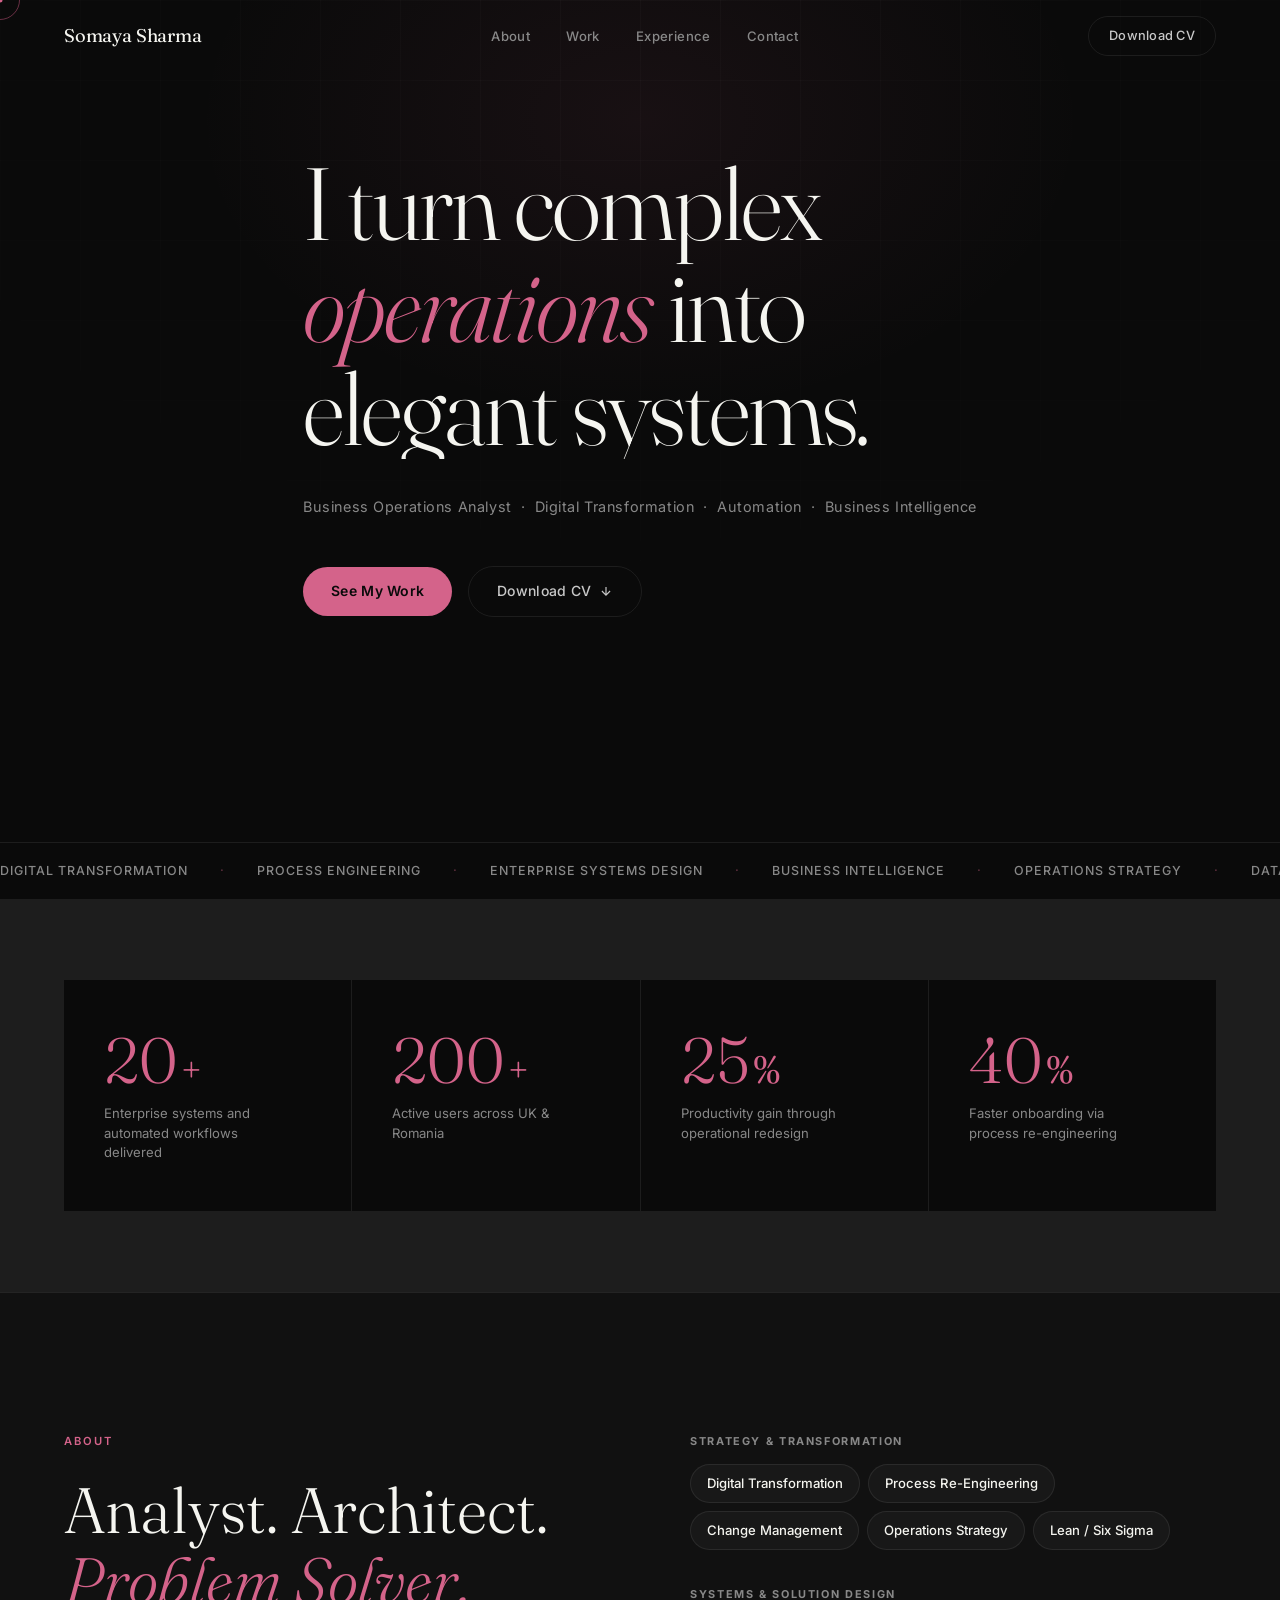
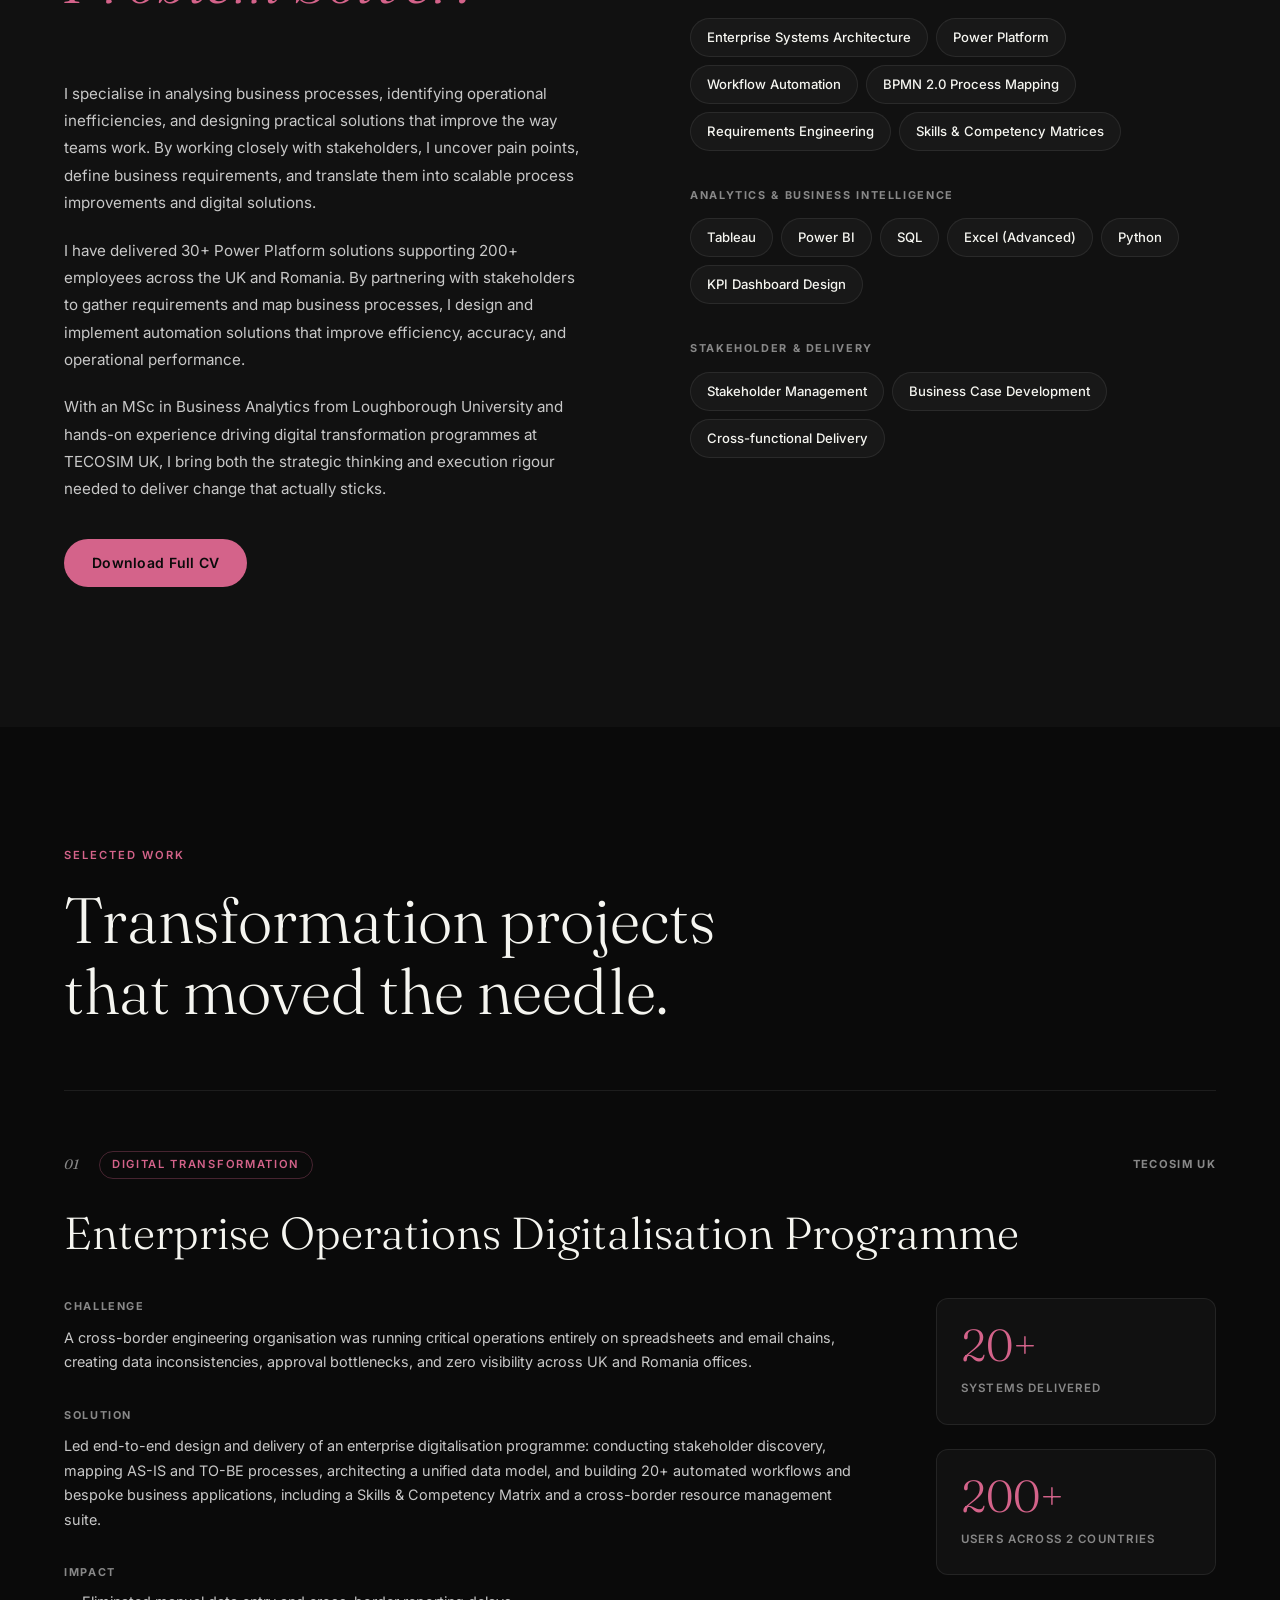
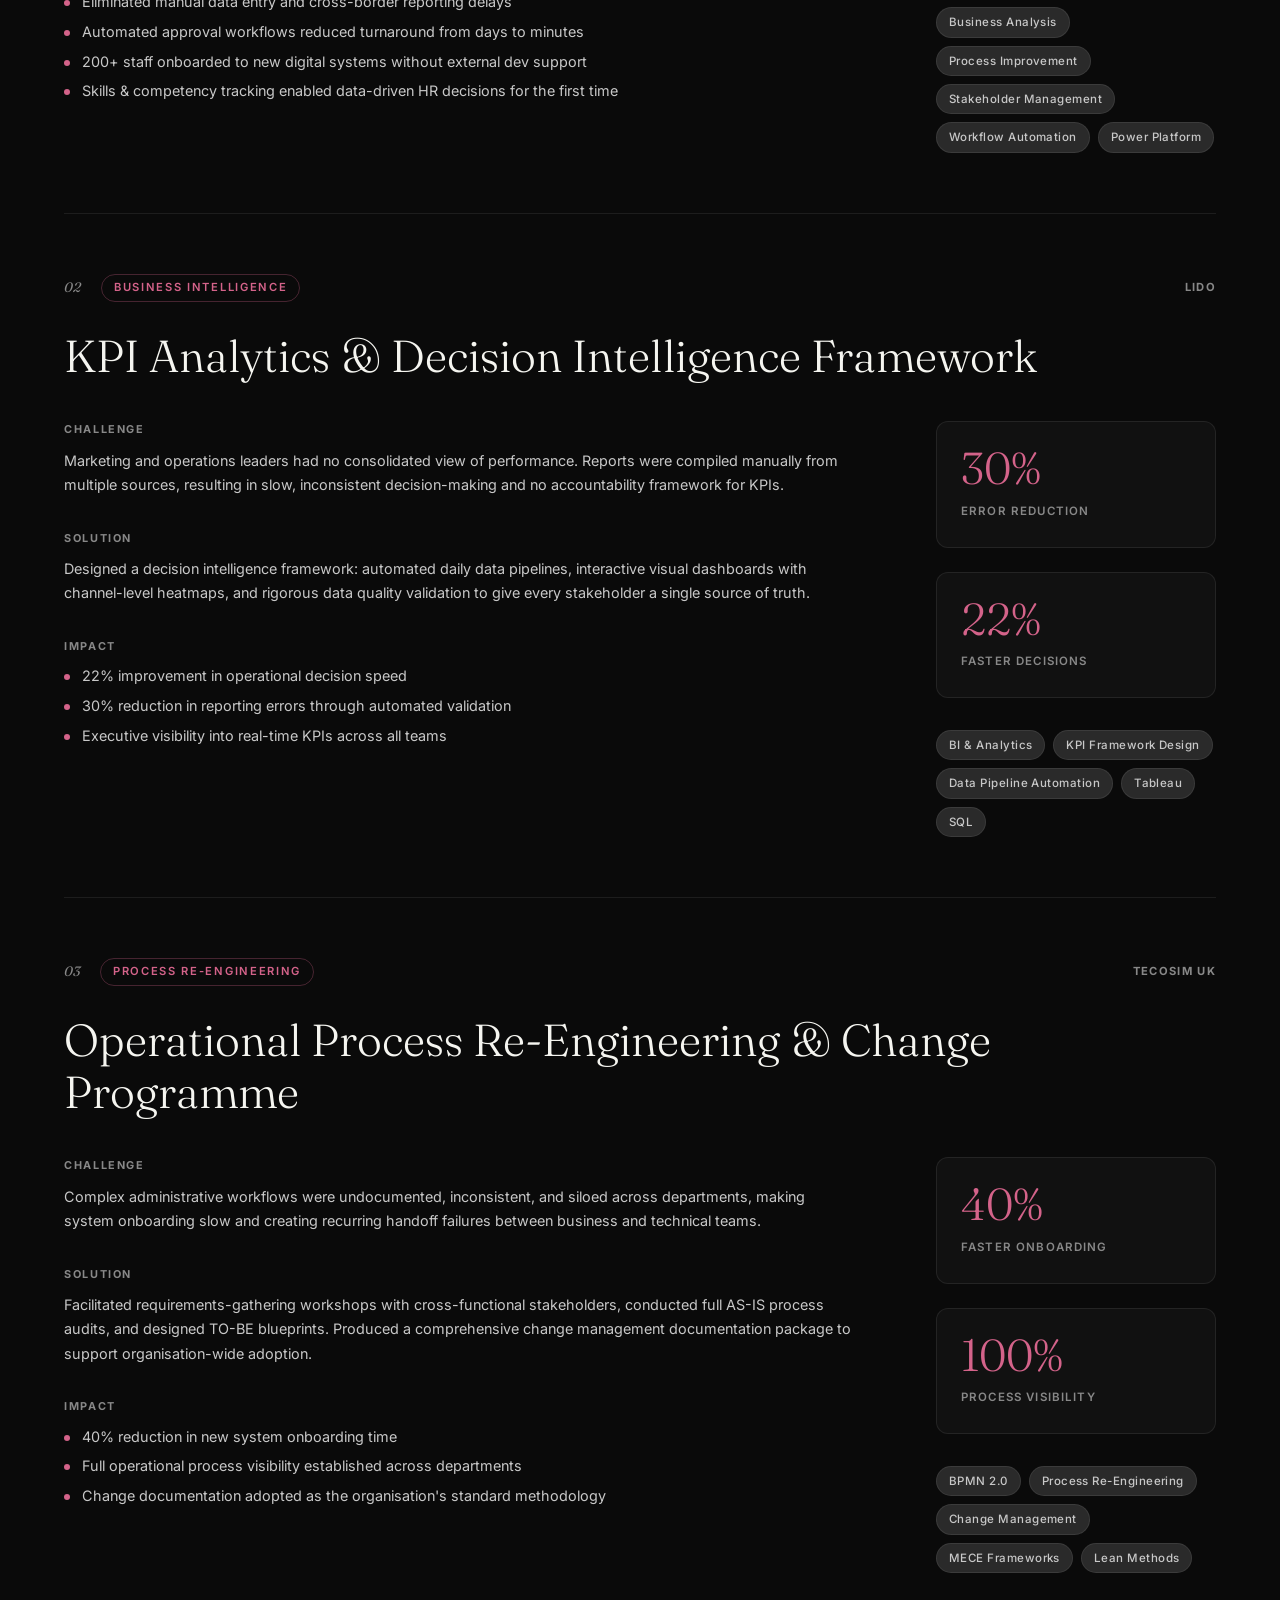
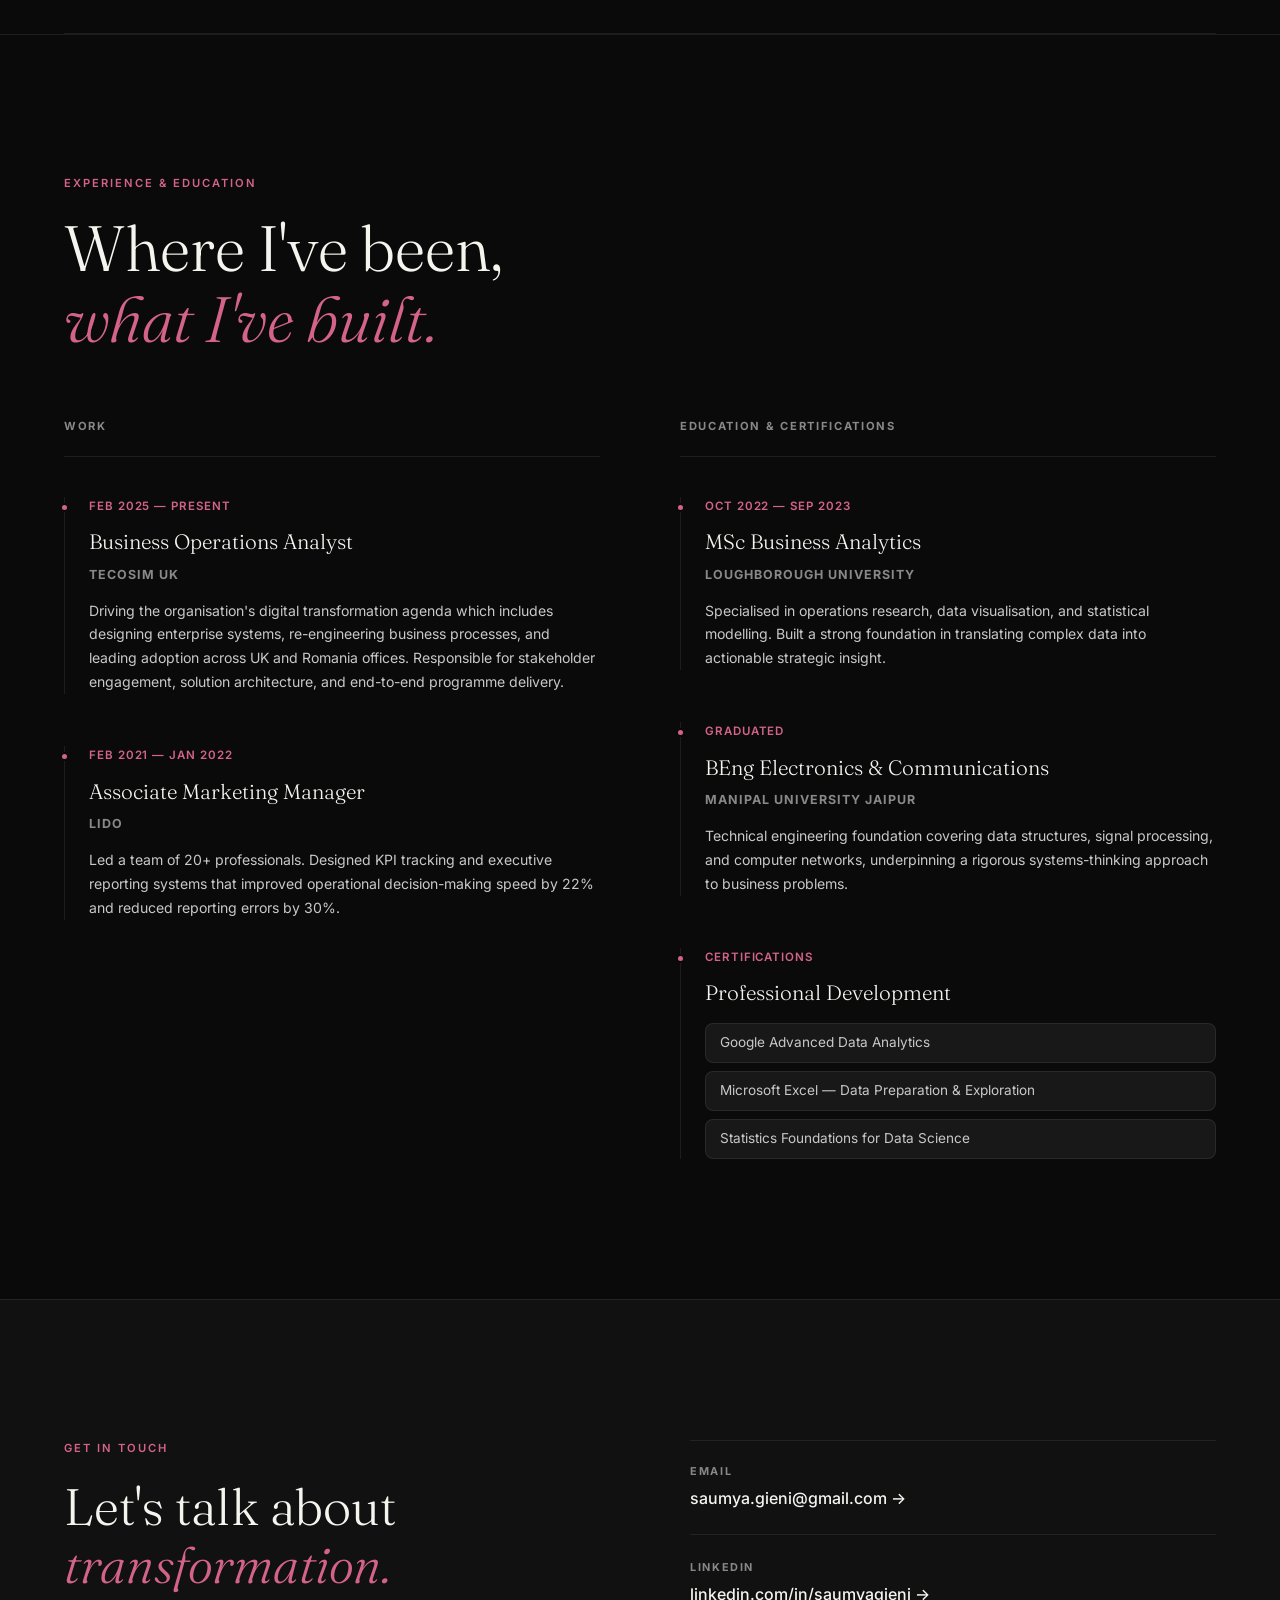
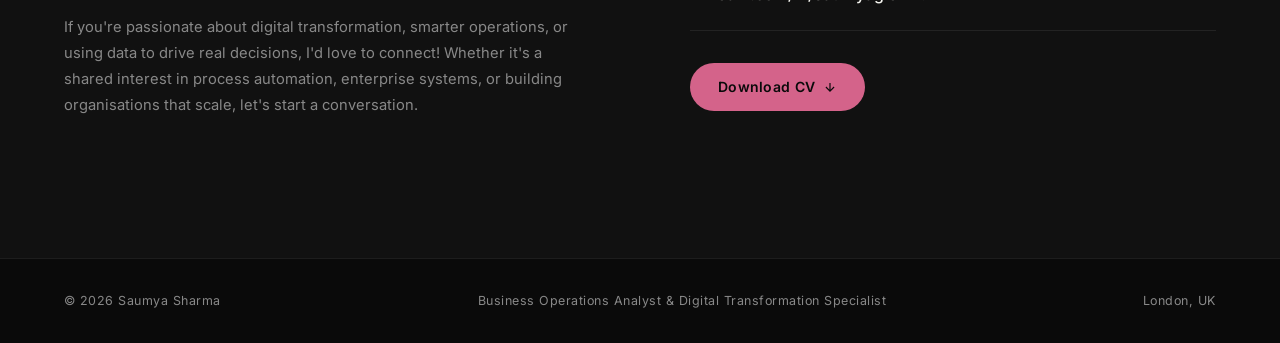
==== commit 66d4507f: "Update index.html" ====
--- a/index.html
+++ b/index.html
@@ -3,7 +3,7 @@
 <head>
     <meta charset="UTF-8">
     <meta name="viewport" content="width=device-width, initial-scale=1.0">
-    <title>Saumya Sharma — Business Operations Analyst &amp; Digital Transformation Specialist</title>
+    <title>Somaya Sharma — Business Operations Analyst &amp; Digital Transformation Specialist</title>
     <meta name="description" content="Portfolio of Saumya Sharma — Business Operations Analyst specialising in digital transformation, process engineering, and enterprise systems design.">
 
     <!-- Fonts -->
@@ -22,14 +22,14 @@
     <!-- ─── HEADER ─────────────────────────────────────── -->
     <header id="header">
         <div class="header-inner">
-            <a href="#" class="wordmark">Saumya Sharma</a>
+            <a href="#" class="wordmark">Somaya Sharma</a>
             <nav>
                 <a href="#about">About</a>
                 <a href="#work">Work</a>
                 <a href="#experience">Experience</a>
                 <a href="#contact">Contact</a>
             </nav>
-            <a href="Profile-2.pdf" download="Saumya_Sharma_CV.pdf" class="btn-outline" id="header-cv-btn">Download CV</a>
+            <a href="Profile-2.pdf" download="Somaya_Sharma_CV.pdf" class="btn-outline" id="header-cv-btn">Download CV</a>
         </div>
     </header>
 
@@ -48,7 +48,7 @@
 
             <div class="hero-actions">
                 <a href="#work" class="btn-primary" id="hero-work-btn">See My Work</a>
-                <a href="Profile-2.pdf" download="Saumya_Sharma_CV.pdf" class="btn-ghost" id="hero-cv-btn">
+                <a href="Profile-2.pdf" download="Somaya_Sharma_CV.pdf" class="btn-ghost" id="hero-cv-btn">
                     Download CV
                     <svg width="14" height="14" viewBox="0 0 24 24" fill="none" stroke="currentColor" stroke-width="2"><path d="M12 5v14M19 12l-7 7-7-7"/></svg>
                 </a>
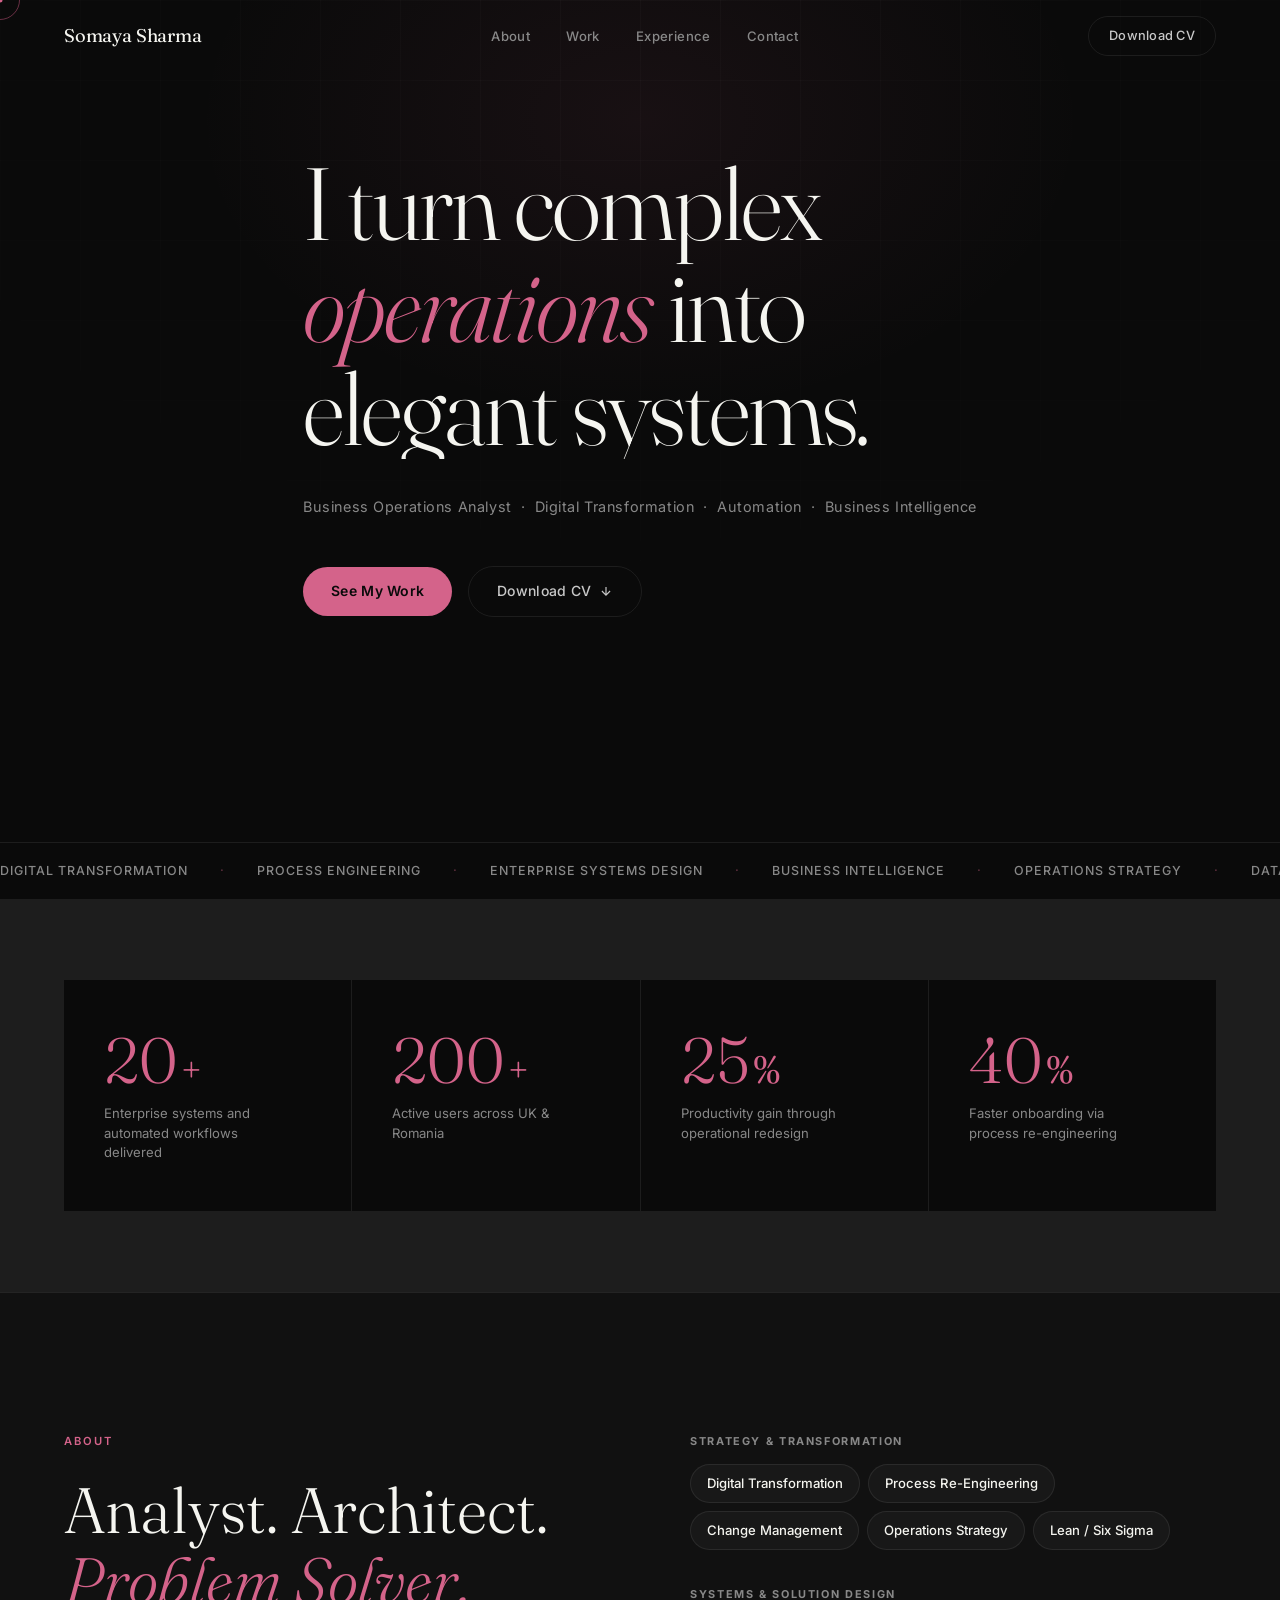
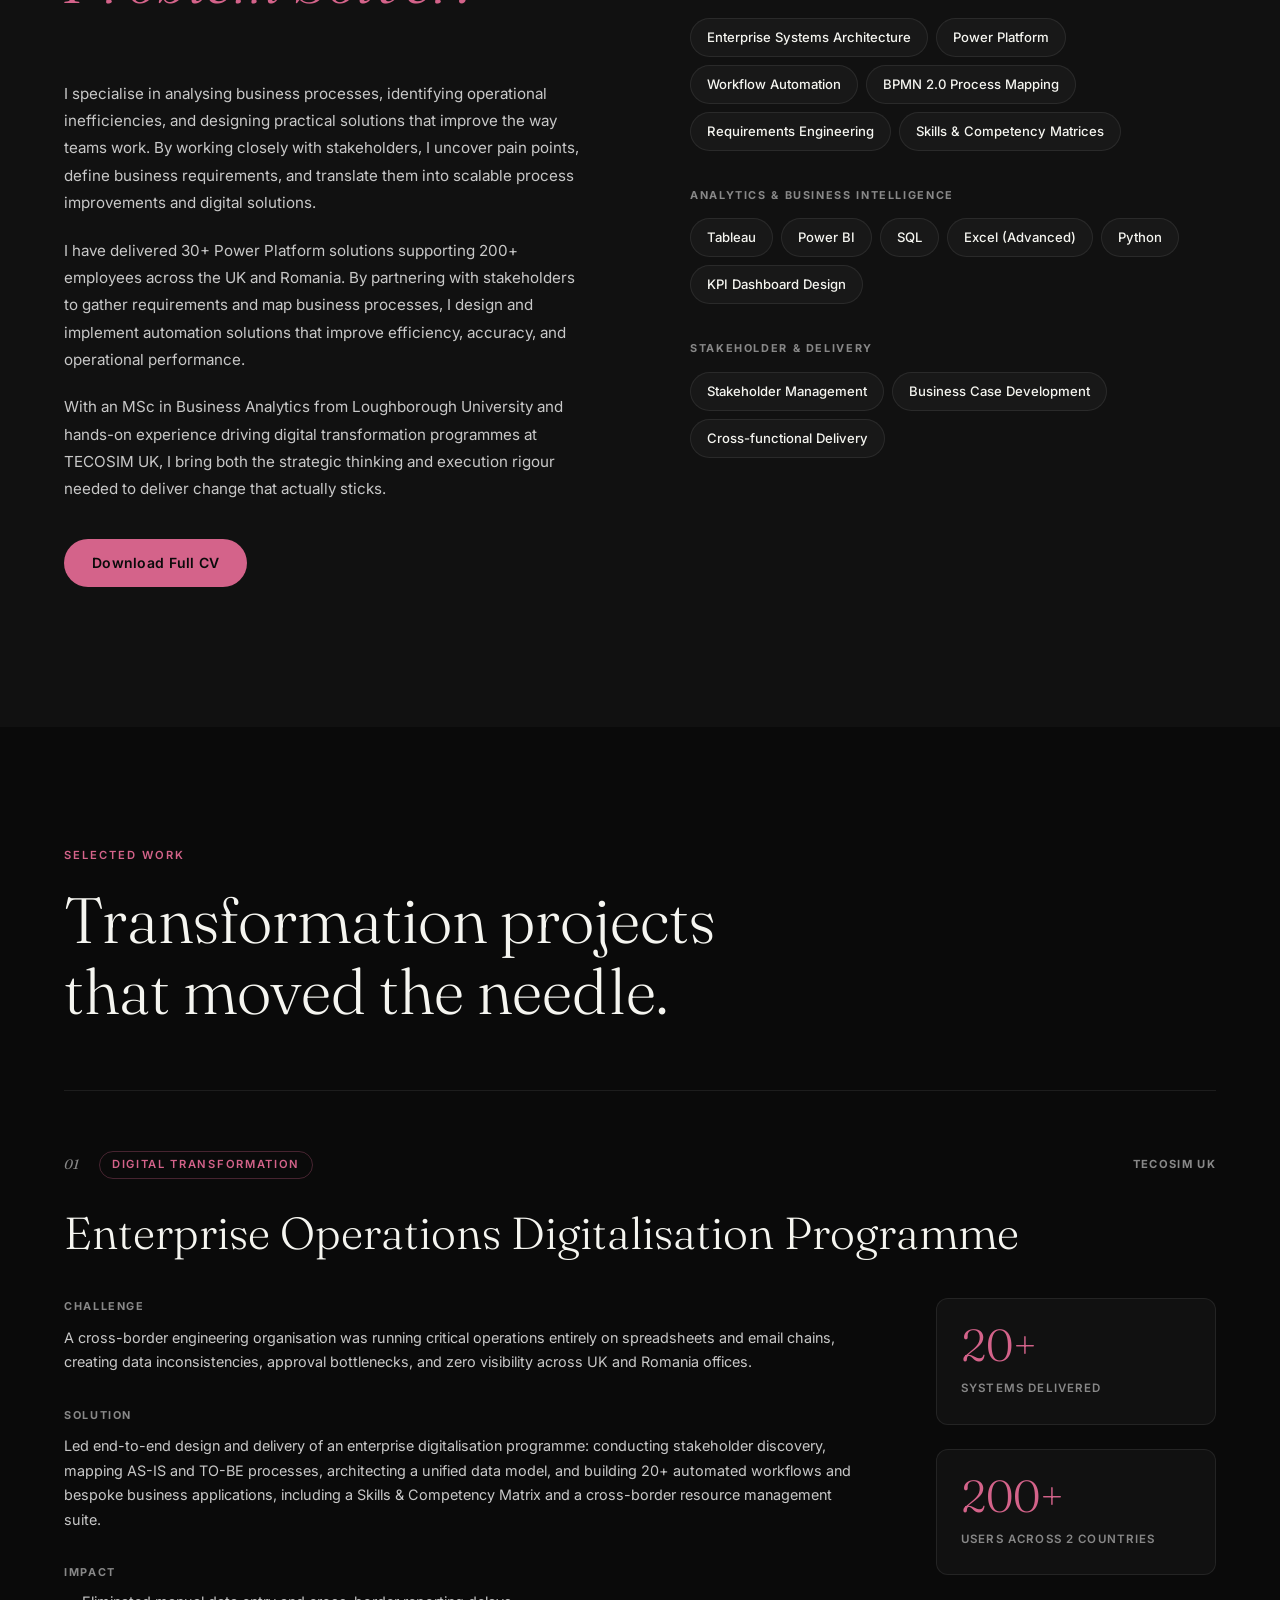
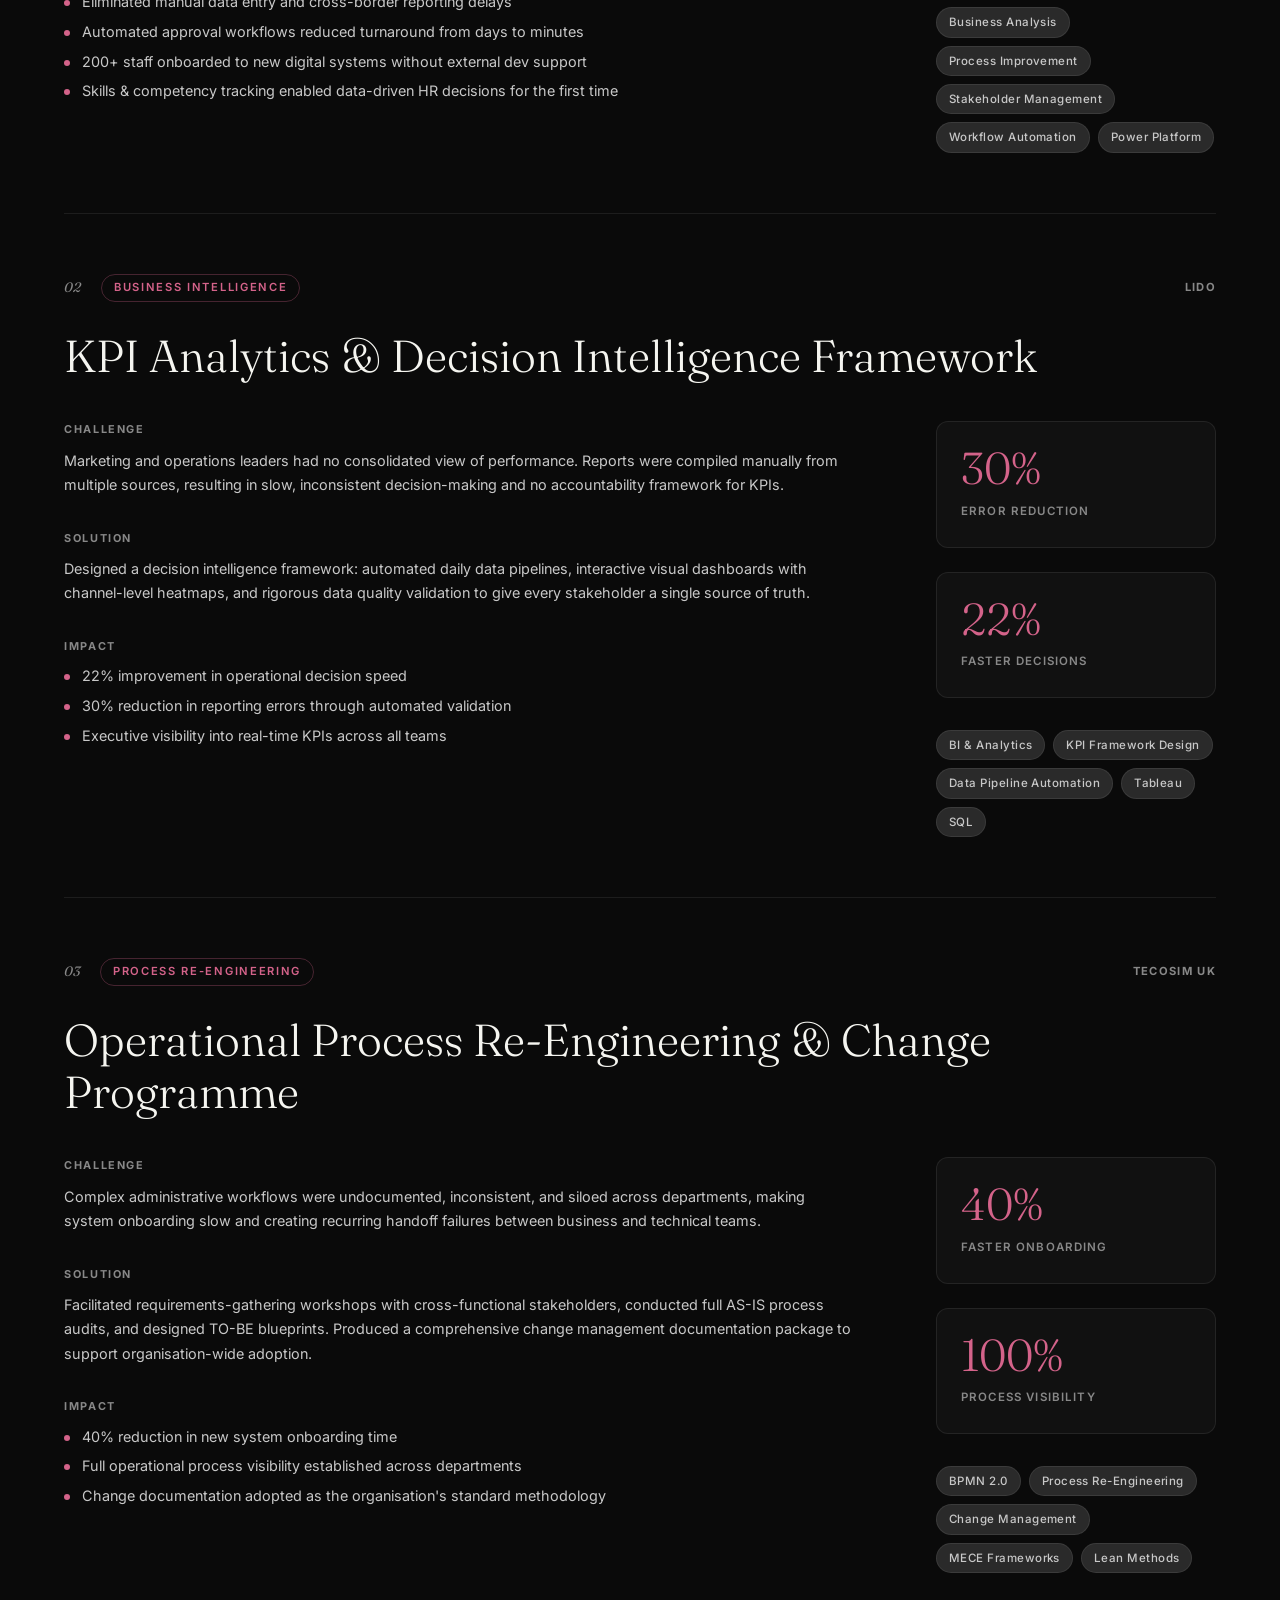
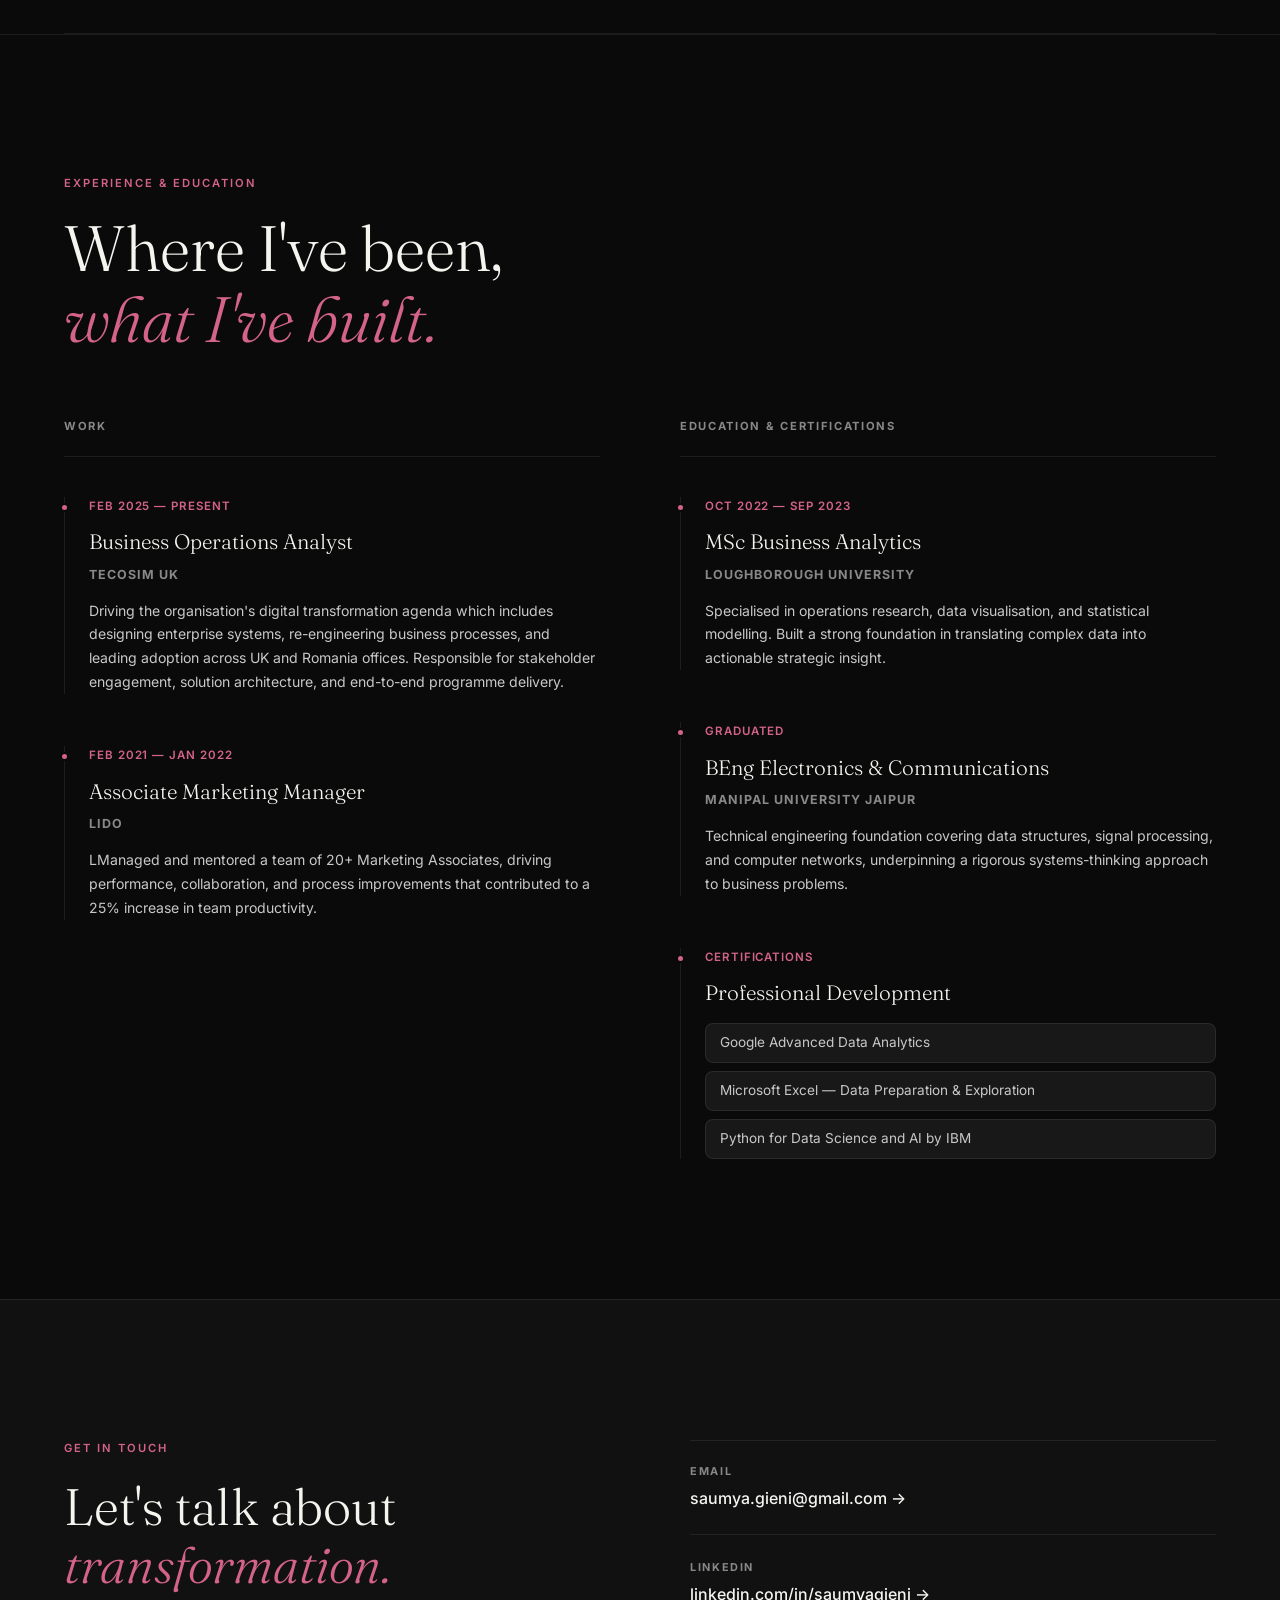
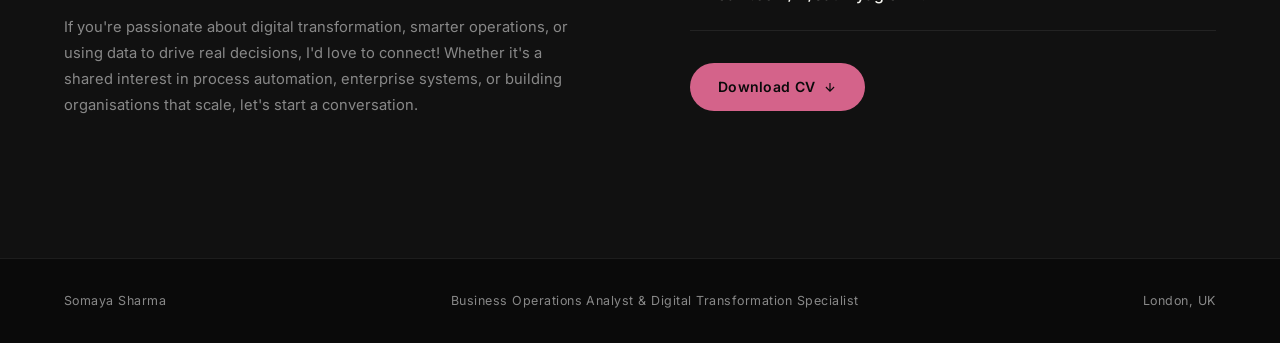
==== commit 81f1633a: "Update index.html" ====
--- a/index.html
+++ b/index.html
@@ -344,7 +344,7 @@
                             <div class="tl-period">Feb 2021 — Jan 2022</div>
                             <h3 class="tl-role">Associate Marketing Manager</h3>
                             <div class="tl-org">LIDO</div>
-                            <p class="tl-desc">Led a team of 20+ professionals. Designed KPI tracking and executive reporting systems that improved operational decision-making speed by 22% and reduced reporting errors by 30%.</p>
+                            <p class="tl-desc">LManaged and mentored a team of 20+ Marketing Associates, driving performance, collaboration, and process improvements that contributed to a 25% increase in team productivity.</p>
                         </div>
                     </div>
                 </div>
@@ -372,7 +372,7 @@
                             <ul class="cert-pills">
                                 <li>Google Advanced Data Analytics</li>
                                 <li>Microsoft Excel — Data Preparation &amp; Exploration</li>
-                                <li>Statistics Foundations for Data Science</li>
+                                <li>Python for Data Science and AI by IBM</li>
                             </ul>
                         </div>
                     </div>
@@ -411,7 +411,7 @@
     <!-- ─── FOOTER ─────────────────────────────────────── -->
     <footer>
         <div class="footer-inner">
-            <span>© 2026 Saumya Sharma</span>
+            <span>Somaya Sharma</span>
             <span>Business Operations Analyst &amp; Digital Transformation Specialist</span>
             <span>London, UK</span>
         </div>
